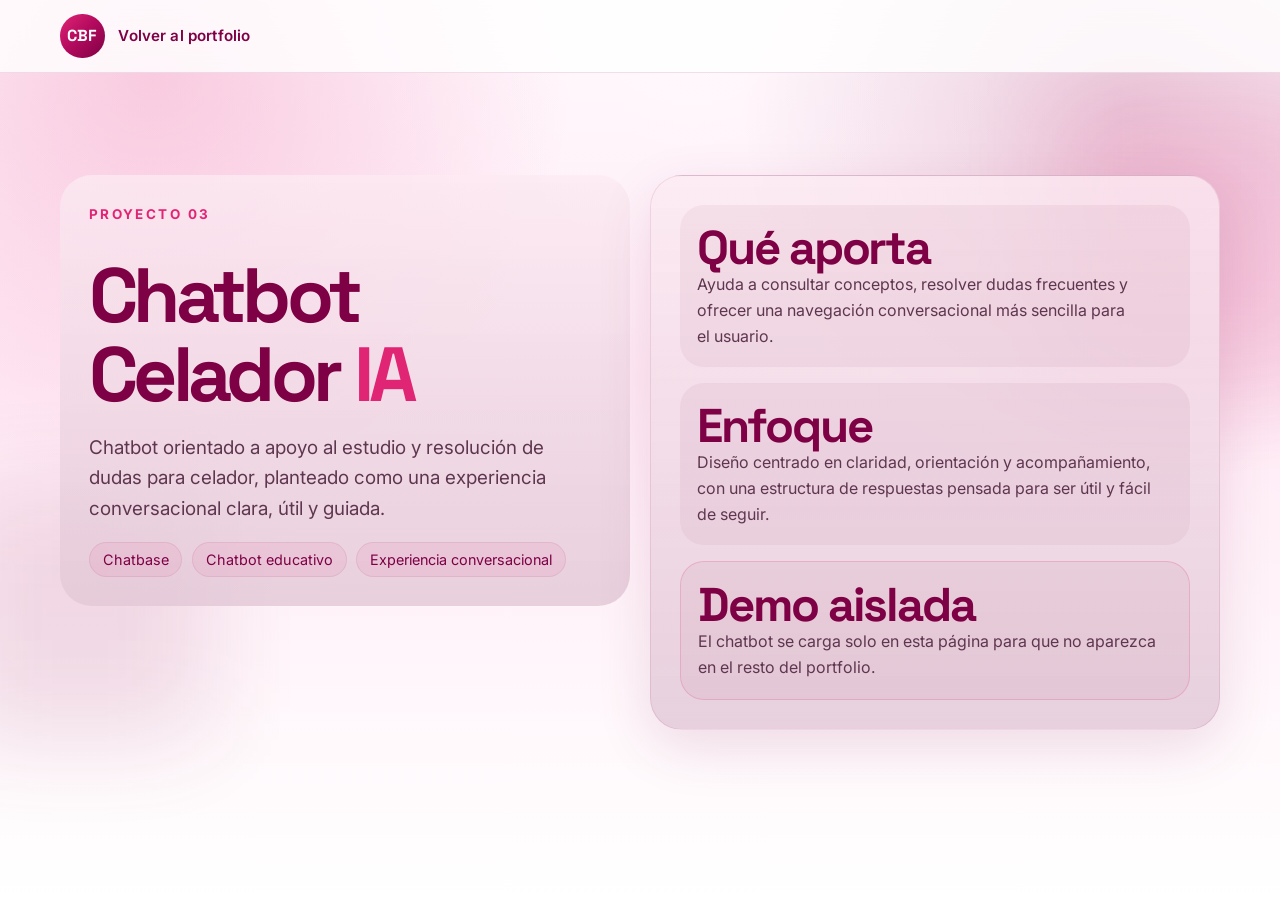
==== celador-ia.html @ 0d974a8b "portfolio" ====
<!DOCTYPE html>
<html lang="es">
  <head>
    <meta charset="UTF-8" />
    <meta name="viewport" content="width=device-width, initial-scale=1.0" />
    <title>Chatbot Celador IA | Cristina Boroc Fodor</title>
    <meta
      name="description"
      content="Proyecto Chatbot Celador IA de Cristina Boroc Fodor. Demo aislada con Chatbase para apoyo al estudio y resolución de dudas."
    />
    <link rel="preconnect" href="https://fonts.googleapis.com" />
    <link rel="preconnect" href="https://fonts.gstatic.com" crossorigin />
    <link
      href="https://fonts.googleapis.com/css2?family=Caveat:wght@600;700&family=Inter:wght@400;500;600;700&family=Space+Grotesk:wght@500;700&display=swap"
      rel="stylesheet"
    />
    <link rel="stylesheet" href="styles.css" />
  </head>
  <body class="project-page">
    <div class="page-glow page-glow-a"></div>
    <div class="page-glow page-glow-b"></div>

    <header class="site-header">
      <nav class="navbar container">
        <a class="brand" href="index.html#proyectos">
          <span class="brand-mark">CBF</span>
          <span class="brand-text">Volver al portfolio</span>
        </a>
      </nav>
    </header>

    <main class="section">
      <div class="container project-page-grid">
        <section class="project-page-hero reveal">
          <p class="eyebrow">PROYECTO 03</p>
          <h1>Chatbot Celador <span class="script-word">IA</span></h1>
          <p class="lead">
            Chatbot orientado a apoyo al estudio y resolución de dudas para celador,
            planteado como una experiencia conversacional clara, útil y guiada.
          </p>

          <div class="project-tags">
            <span>Chatbase</span>
            <span>Chatbot educativo</span>
            <span>Experiencia conversacional</span>
          </div>
        </section>

        <section class="project-page-panel reveal">
          <div class="project-page-stack">
            <article>
              <h2>Qué aporta</h2>
              <p>
                Ayuda a consultar conceptos, resolver dudas frecuentes y ofrecer una
                navegación conversacional más sencilla para el usuario.
              </p>
            </article>
            <article>
              <h2>Enfoque</h2>
              <p>
                Diseño centrado en claridad, orientación y acompañamiento, con una
                estructura de respuestas pensada para ser útil y fácil de seguir.
              </p>
            </article>
            <article class="demo-note">
              <h2>Demo aislada</h2>
              <p>
                El chatbot se carga solo en esta página para que no aparezca en el
                resto del portfolio.
              </p>
            </article>
          </div>
        </section>
      </div>
    </main>

    <script src="script.js"></script>
    <script src="celador.js"></script>
  </body>
</html>
---- styles.css ----
:root {
  --background: #FFF7FC;
  --background-soft: #FFEAF5;
  --surface: #FFFFFF;
  --surface-strong: #FFF1F8;
  --primary: #E12575;
  --primary-hover: #7E0145;
  --button-text: #FFFFFF;
  --button-text-soft: #FFB0E9;
  --accent-lilac: #F0D7FF;
  --accent-blue: #DDF6FF;
  --accent-warm: #FFB0E9;
  --text-primary: #7E0145;
  --text-secondary: #5F3650;
  --color-light: var(--button-text);
  --color-soft-pink: var(--primary);
  --color-lilac: var(--accent-lilac);
  --color-electric-blue: var(--primary-hover);
  --color-deep-blue: var(--background);
  --color-navy-dark: var(--text-primary);
  --gradient-1: linear-gradient(135deg, #FFFFFF 0%, #FFEAF5 45%, #F0D7FF 100%);
  --gradient-2: linear-gradient(135deg, #E12575 0%, #B30A5E 48%, #7E0145 100%);
  --gradient-3: linear-gradient(135deg, #7E0145 0%, #E12575 62%, #FFB0E9 100%);
  --gradient-4: linear-gradient(180deg, #FFF7FC 0%, #FFEAF5 50%, #FFFFFF 100%);
  --shadow-soft: 0 18px 55px rgba(126, 1, 69, 0.12);
  --shadow-strong: 0 28px 88px rgba(126, 1, 69, 0.22);
  --border-soft: 1px solid rgba(126, 1, 69, 0.1);
  --radius-xl: 32px;
  --radius-lg: 24px;
  --radius-md: 18px;
  --radius-sm: 12px;
  --container: min(1160px, calc(100vw - 2rem));
}

*,
*::before,
*::after {
  box-sizing: border-box;
}

html {
  scroll-behavior: smooth;
  scroll-padding-top: 6rem;
}

body {
  margin: 0;
  font-family: "Inter", sans-serif;
  background:
    radial-gradient(circle at 12% 8%, rgba(225, 37, 117, 0.2), transparent 30%),
    radial-gradient(circle at 88% 12%, rgba(126, 1, 69, 0.16), transparent 28%),
    radial-gradient(circle at 54% 0%, rgba(255, 255, 255, 0.32), transparent 32%),
    linear-gradient(180deg, var(--background) 0%, var(--background-soft) 42%, var(--surface) 100%);
  color: var(--text-primary);
  min-height: 100vh;
  overflow-x: hidden;
}

img,
video {
  display: block;
  max-width: 100%;
}

a {
  color: inherit;
  text-decoration: none;
}

button,
input,
summary {
  font: inherit;
}

button {
  cursor: pointer;
}

.container {
  width: var(--container);
  margin: 0 auto;
}

.narrow {
  max-width: 860px;
}

.section {
  position: relative;
  padding: clamp(4.5rem, 8vw, 7rem) 0;
}

.page-glow {
  position: fixed;
  inset: auto;
  z-index: -1;
  filter: blur(50px);
  opacity: 0.8;
  pointer-events: none;
}

.page-glow-a {
  width: 18rem;
  height: 18rem;
  top: 6rem;
  right: -4rem;
  background: rgba(225, 37, 117, 0.18);
}

.page-glow-b {
  width: 16rem;
  height: 16rem;
  bottom: 10rem;
  left: -3rem;
  background: rgba(126, 1, 69, 0.14);
}

.site-header {
  position: sticky;
  top: 0;
  z-index: 40;
  padding: 0.85rem 0;
  backdrop-filter: blur(18px);
  background: rgba(255, 255, 255, 0.82);
  border-bottom: 1px solid rgba(126, 1, 69, 0.12);
}

.navbar {
  position: relative;
  display: flex;
  align-items: center;
  justify-content: space-between;
  gap: 1rem;
}

.brand {
  display: inline-flex;
  align-items: center;
  gap: 0.85rem;
  min-width: 0;
}

.brand-mark {
  display: grid;
  place-items: center;
  width: 2.8rem;
  height: 2.8rem;
  border-radius: 50%;
  background: var(--gradient-2);
  color: var(--button-text);
  font-family: "Space Grotesk", sans-serif;
  font-weight: 700;
}

.brand-copy {
  display: grid;
  gap: 0.12rem;
  min-width: 0;
}

.brand-text {
  font-size: 0.95rem;
  font-weight: 600;
  letter-spacing: 0.01em;
  color: var(--text-primary);
}

.brand-subtitle {
  color: var(--primary);
  font-size: 0.72rem;
  font-weight: 700;
  letter-spacing: 0.08em;
  line-height: 1.1;
  text-transform: uppercase;
}

.nav-menu {
  display: flex;
  align-items: center;
  gap: 1.4rem;
}

.nav-menu a:not(.btn) {
  color: rgba(126, 1, 69, 0.72);
  transition: color 180ms ease, transform 180ms ease;
}

.nav-menu a:not(.btn):hover,
.nav-menu a:not(.btn):focus-visible {
  color: var(--primary);
  transform: translateY(-1px);
}

.nav-toggle {
  display: none;
  width: 3rem;
  height: 3rem;
  border-radius: 50%;
  border: var(--border-soft);
  background: rgba(255, 255, 255, 0.65);
  color: var(--text-primary);
  padding: 0;
}

.nav-toggle span {
  display: block;
  width: 1.1rem;
  height: 2px;
  margin: 0.25rem auto;
  background: currentColor;
  transition: transform 180ms ease, opacity 180ms ease;
}

.nav-toggle.is-open span:first-child {
  transform: translateY(6px) rotate(45deg);
}

.nav-toggle.is-open span:last-child {
  transform: translateY(-6px) rotate(-45deg);
}

.btn {
  display: inline-flex;
  align-items: center;
  justify-content: center;
  gap: 0.55rem;
  min-height: 3rem;
  padding: 0.85rem 1.2rem;
  border-radius: 999px;
  border: 1px solid transparent;
  font-weight: 600;
  transition:
    transform 180ms ease,
    box-shadow 180ms ease,
    border-color 180ms ease,
    background 180ms ease;
}

.btn:hover,
.btn:focus-visible {
  transform: translateY(-2px);
}

.btn-primary {
  background: var(--gradient-2);
  color: var(--button-text);
  box-shadow: 0 18px 36px rgba(126, 1, 69, 0.22);
}

.btn-secondary {
  border-color: rgba(126, 1, 69, 0.18);
  background: rgba(255, 255, 255, 0.72);
  color: var(--text-primary);
}

.eyebrow {
  margin: 0 0 0.75rem;
  color: var(--primary);
  font-size: 0.84rem;
  font-weight: 700;
  letter-spacing: 0.18em;
  text-transform: uppercase;
}

.eyebrow.soft {
  letter-spacing: 0.08em;
  text-transform: none;
}

h1,
h2,
h3 {
  margin: 0;
  font-family: "Space Grotesk", sans-serif;
  line-height: 1.04;
  text-wrap: balance;
}

h1 {
  font-size: clamp(3rem, 6vw, 5.6rem);
  max-width: 11ch;
  letter-spacing: -0.06em;
}

h2 {
  font-size: clamp(2rem, 3.7vw, 3.35rem);
  max-width: 16ch;
  letter-spacing: -0.045em;
}

h3 {
  font-size: clamp(1.3rem, 2vw, 1.6rem);
}

p {
  margin: 0;
  color: var(--text-secondary);
  line-height: 1.62;
  text-wrap: pretty;
}

.lead {
  max-width: 56ch;
  font-size: clamp(1.02rem, 1.5vw, 1.18rem);
}

.script-word {
  color: var(--primary);
  font-family: "Space Grotesk", sans-serif;
  font-size: 1em;
  font-weight: 700;
}

.accent-word {
  background: linear-gradient(90deg, var(--primary) 0%, var(--primary-hover) 62%, var(--text-primary) 100%);
  -webkit-background-clip: text;
  background-clip: text;
  color: transparent;
}

.section-head {
  display: grid;
  gap: 0.85rem;
  margin-bottom: clamp(2rem, 4vw, 3.2rem);
}

.section-head p {
  max-width: 58ch;
}

.hero {
  padding-top: clamp(4.25rem, 7vw, 6.5rem);
}

.hero-grid {
  display: grid;
  grid-template-columns: minmax(0, 1.08fr) minmax(300px, 0.72fr);
  align-items: center;
  gap: clamp(2rem, 5vw, 4.5rem);
}

.hero-copy {
  display: grid;
  gap: 1.25rem;
}

.hero-actions {
  display: flex;
  flex-wrap: wrap;
  gap: 0.85rem;
}

.chip-row {
  display: flex;
  flex-wrap: wrap;
  gap: 0.7rem;
}

.chip {
  padding: 0.62rem 0.9rem;
  border-radius: 999px;
  background: rgba(255, 255, 255, 0.68);
  border: 1px solid rgba(126, 1, 69, 0.12);
  color: var(--text-primary);
  font-size: 0.88rem;
}

.hero-visual {
  position: relative;
  width: min(100%, 420px);
  justify-self: end;
}

.hero-composition {
  position: relative;
  min-height: clamp(25rem, 38vw, 34rem);
}

.hero-card,
.floating-panel,
.approach-panel,
.signature-panel,
.profile-notes article,
.project-card,
.tool-cluster,
.timeline-card,
.credentials-panel,
.accordion-item,
.contact-shell,
.assistant-panel,
.project-page-panel {
  border: var(--border-soft);
  box-shadow: var(--shadow-soft);
}

.approach-panel,
.signature-panel,
.profile-notes article,
.project-card,
.timeline-card,
.credentials-panel,
.accordion-item,
.contact-shell,
.project-page-panel {
  background:
    linear-gradient(180deg, rgba(255, 255, 255, 0.92), rgba(255, 255, 255, 0.72)),
    var(--surface);
}

.hero-card-portrait {
  position: absolute;
  inset: 0;
  padding: 0.85rem;
  border-radius: calc(var(--radius-xl) + 0.3rem);
  background:
    linear-gradient(135deg, rgba(225, 37, 117, 0.22), rgba(126, 1, 69, 0.14)),
    rgba(255, 255, 255, 0.6);
}

.hero-portrait-frame {
  height: 100%;
  min-height: clamp(23rem, 36vw, 32rem);
  overflow: hidden;
  border-radius: 1.7rem;
  background:
    radial-gradient(circle at top, rgba(225, 37, 117, 0.16), transparent 35%),
    rgba(255, 255, 255, 0.86);
  border: 1px solid rgba(126, 1, 69, 0.12);
}

.hero-portrait-frame img {
  width: 100%;
  height: 100%;
  object-fit: cover;
  object-position: center top;
}

.hero-portrait-copy {
  position: absolute;
  left: 2rem;
  bottom: 2rem;
  max-width: 18rem;
  padding: 0.9rem 1rem;
  border-radius: 1.2rem;
  background: rgba(255, 255, 255, 0.78);
  backdrop-filter: blur(12px);
}

.screen-top {
  display: flex;
  align-items: center;
  justify-content: space-between;
  margin-bottom: 0.85rem;
}

.status-pill {
  display: inline-flex;
  align-items: center;
  min-height: 2rem;
  padding: 0.35rem 0.8rem;
  border-radius: 999px;
  background: rgba(126, 1, 69, 0.14);
  color: var(--text-primary);
  font-size: 0.82rem;
}

.floating-panel {
  position: absolute;
  padding: 1rem;
  border-radius: var(--radius-lg);
  background: rgba(255, 255, 255, 0.78);
  backdrop-filter: blur(12px);
}

.panel-insight {
  right: -1rem;
  top: 1.25rem;
  width: 15rem;
}

.panel-metrics {
  right: -1rem;
  left: auto;
  bottom: 1.25rem;
  width: 15rem;
}

.panel-profile {
  right: 0;
  top: 11rem;
  width: 15.5rem;
}

.panel-label,
.note-kicker,
.contact-label,
.assistant-title {
  display: block;
  margin-bottom: 0.55rem;
  color: var(--color-soft-pink);
  font-size: 0.8rem;
  font-weight: 700;
  letter-spacing: 0.08em;
  text-transform: uppercase;
}

.mini-bars {
  display: flex;
  gap: 0.45rem;
  margin-top: 0.85rem;
}

.mini-bars span {
  flex: 1;
  border-radius: 999px;
  background: var(--gradient-2);
}

.mini-bars span:nth-child(1) {
  height: 0.45rem;
}

.mini-bars span:nth-child(2) {
  height: 0.75rem;
}

.mini-bars span:nth-child(3) {
  height: 1rem;
}

.metric-list {
  display: grid;
  gap: 0.6rem;
  padding: 0;
  margin: 0;
  list-style: none;
}

.metric-list li {
  display: flex;
  align-items: center;
  gap: 0.65rem;
  font-size: 0.92rem;
}

.metric-list span {
  width: 0.6rem;
  height: 0.6rem;
  border-radius: 50%;
  background: var(--gradient-1);
}

.approach-layout {
  display: grid;
  grid-template-columns: 1.1fr 0.9fr 1fr;
  gap: 1.1rem;
}

.approach-panel {
  min-height: 13rem;
  padding: 1.55rem;
  border-radius: var(--radius-xl);
  display: grid;
  gap: 0.9rem;
  align-content: start;
}

.approach-panel-main {
  grid-row: span 2;
  background: var(--gradient-3);
  color: var(--button-text);
}

.approach-panel-main p,
.approach-panel-main .approach-index {
  color: var(--button-text-soft);
}

.approach-panel-wide {
  grid-column: 2 / 4;
  min-height: 12rem;
  background:
    linear-gradient(135deg, rgba(225, 37, 117, 0.09), rgba(255, 255, 255, 0.2)),
    var(--surface);
}

.approach-index,
.project-number,
.timeline-step {
  color: rgba(225, 37, 117, 0.85);
  font-size: 0.84rem;
  font-weight: 700;
  letter-spacing: 0.12em;
}

.profile-grid {
  display: grid;
  grid-template-columns: 1.05fr 0.95fr;
  gap: clamp(1.5rem, 4vw, 3rem);
  align-items: start;
}

.profile-copy {
  display: grid;
  gap: 1rem;
}

.profile-side {
  display: grid;
  gap: 1rem;
}

.signature-panel {
  padding: 1.7rem;
  border-radius: var(--radius-xl);
  background:
    linear-gradient(135deg, rgba(126, 1, 69, 0.96), rgba(225, 37, 117, 0.86));
  color: var(--button-text);
}

.signature-panel h3 {
  margin-bottom: 0.9rem;
}

.signature-panel p,
.signature-panel .eyebrow {
  color: var(--button-text-soft);
}

.profile-notes {
  display: grid;
  gap: 1rem;
}

.profile-notes article {
  padding: 1.25rem;
  border-radius: var(--radius-lg);
}

.projects-flow {
  display: grid;
  gap: 1.6rem;
}

.project-card {
  display: grid;
  grid-template-columns: 0.95fr 1.05fr;
  gap: clamp(1.25rem, 3vw, 2rem);
  padding: clamp(1.25rem, 2.6vw, 2rem);
  border-radius: calc(var(--radius-xl) + 0.25rem);
  background:
    linear-gradient(135deg, rgba(255, 255, 255, 0.96), rgba(255, 255, 255, 0.82)),
    var(--surface);
  align-items: center;
}

.project-card-reverse {
  grid-template-columns: 1.05fr 0.95fr;
}

.project-card-reverse .project-copy {
  order: 2;
}

.project-card-reverse .project-visual {
  order: 1;
}

.project-copy,
.project-visual {
  min-width: 0;
}

.project-copy {
  display: grid;
  align-content: center;
  gap: 0.95rem;
}

.project-tags {
  display: flex;
  flex-wrap: wrap;
  gap: 0.6rem;
}

.project-tags span,
.tool-cloud span {
  display: inline-flex;
  align-items: center;
  min-height: 2.2rem;
  padding: 0.45rem 0.8rem;
  border-radius: 999px;
  background: rgba(225, 37, 117, 0.07);
  border: 1px solid rgba(126, 1, 69, 0.08);
  font-size: 0.9rem;
  color: var(--text-primary);
}

.project-visual {
  display: grid;
  place-items: center;
}

.screen-card,
.video-frame,
.notebook-card,
.assistant-mock {
  width: 100%;
  border-radius: var(--radius-lg);
  background: rgba(255, 255, 255, 0.9);
  border: 1px solid rgba(126, 1, 69, 0.1);
  overflow: hidden;
  box-shadow: inset 0 1px 0 rgba(255, 255, 255, 0.7);
}

.screen-card {
  padding: 1rem;
}

.screen-top span {
  width: 0.7rem;
  height: 0.7rem;
  border-radius: 50%;
  background: rgba(126, 1, 69, 0.3);
}

.screen-top {
  justify-content: flex-start;
  gap: 0.45rem;
}

.screen-body {
  display: grid;
  gap: 0.85rem;
}

.bubble {
  max-width: 85%;
  padding: 0.85rem 1rem;
  border-radius: 1rem;
  font-size: 0.95rem;
}

.bubble.assistant {
  background: rgba(225, 37, 117, 0.1);
}

.bubble.user {
  justify-self: end;
  background: rgba(126, 1, 69, 0.1);
}

.trend-list {
  display: flex;
  flex-wrap: wrap;
  gap: 0.55rem;
}

.trend-list span {
  padding: 0.5rem 0.7rem;
  border-radius: 999px;
  background: rgba(225, 37, 117, 0.08);
  font-size: 0.84rem;
}

.video-frame video {
  width: 100%;
  aspect-ratio: 16 / 10;
  object-fit: contain;
  background:
    radial-gradient(circle at 50% 18%, rgba(225, 37, 117, 0.18), transparent 35%),
    var(--text-primary);
}

.notebook-card {
  padding: 1.2rem;
}

.notebook-header {
  display: grid;
  gap: 0.7rem;
}

.notebook-lines {
  display: grid;
  gap: 0.8rem;
  margin-top: 1rem;
}

.notebook-lines span {
  height: 0.8rem;
  border-radius: 999px;
  background: rgba(126, 1, 69, 0.1);
}

.notebook-lines .line-accent {
  background: var(--gradient-2);
}

.assistant-mock {
  padding: 1.1rem;
}

.assistant-head {
  display: flex;
  align-items: center;
  gap: 0.85rem;
  margin-bottom: 1rem;
}

.assistant-head p {
  font-size: 0.85rem;
}

.assistant-avatar,
.cluster-icon {
  display: grid;
  place-items: center;
  width: 2.6rem;
  height: 2.6rem;
  border-radius: 50%;
  background: var(--gradient-1);
  color: var(--color-navy-dark);
  font-family: "Space Grotesk", sans-serif;
  font-weight: 700;
}

.assistant-thread {
  display: grid;
  gap: 0.8rem;
}

.tools-layout {
  display: grid;
  grid-template-columns: repeat(3, minmax(0, 1fr));
  gap: 1rem;
}

.tools-showcase {
  display: grid;
  grid-template-columns: 0.9fr 1.1fr;
  gap: 1rem;
  align-items: start;
}

.tool-cluster {
  padding: 1.4rem;
  border-radius: var(--radius-xl);
  background:
    linear-gradient(180deg, rgba(225, 37, 117, 0.08), rgba(255, 255, 255, 0.28)),
    rgba(255, 255, 255, 0.75);
}

.tool-cluster-head {
  display: flex;
  align-items: center;
  gap: 0.9rem;
  margin-bottom: 1.2rem;
}

.tool-cloud {
  display: flex;
  flex-wrap: wrap;
  gap: 0.65rem;
}

.tools-feature {
  padding: 1.5rem;
  border-radius: calc(var(--radius-xl) + 0.2rem);
  background:
    linear-gradient(180deg, rgba(225, 37, 117, 0.12), rgba(126, 1, 69, 0.2)),
    rgba(255, 255, 255, 0.78);
}

.tools-feature .tool-cluster-head {
  align-items: flex-start;
}

.tools-feature .tool-cluster-head p {
  margin-top: 0.55rem;
}

.tool-lanes {
  display: grid;
  gap: 0.9rem;
  margin-top: 1.4rem;
}

.tool-lane {
  padding: 1rem;
  border-radius: var(--radius-lg);
  background: rgba(126, 1, 69, 0.06);
  border: 1px solid rgba(126, 1, 69, 0.08);
}

.lane-label {
  display: inline-flex;
  margin-bottom: 0.7rem;
  color: var(--color-soft-pink);
  font-size: 0.8rem;
  font-weight: 700;
  letter-spacing: 0.08em;
  text-transform: uppercase;
}

.tool-lane-items {
  display: flex;
  flex-wrap: wrap;
  gap: 0.55rem;
}

.tool-lane-items span {
  padding: 0.45rem 0.75rem;
  border-radius: 999px;
  background: rgba(126, 1, 69, 0.16);
  border: 1px solid rgba(126, 1, 69, 0.08);
  font-size: 0.88rem;
}

.tools-grid {
  display: grid;
  grid-template-columns: repeat(2, minmax(0, 1fr));
  gap: 0.9rem;
}

.tool-tile {
  padding: 1rem;
  border-radius: var(--radius-lg);
  background:
    linear-gradient(180deg, rgba(225, 37, 117, 0.06), rgba(255, 255, 255, 0.18)),
    rgba(255, 255, 255, 0.78);
  border: 1px solid rgba(126, 1, 69, 0.08);
  box-shadow: var(--shadow-soft);
  transition: transform 220ms ease, border-color 220ms ease, background 220ms ease;
}

.tool-tile:hover,
.tool-tile:focus-within {
  transform: translateY(-4px);
  border-color: rgba(225, 37, 117, 0.2);
  background:
    linear-gradient(180deg, rgba(225, 37, 117, 0.12), rgba(126, 1, 69, 0.26)),
    rgba(255, 255, 255, 0.9);
}

.tool-tile strong {
  display: block;
  margin: 0.9rem 0 0.4rem;
  font-family: "Space Grotesk", sans-serif;
  font-size: 1.02rem;
}

.tool-tile p {
  font-size: 0.92rem;
}

.tool-logo {
  display: inline-grid;
  place-items: center;
  width: 3rem;
  height: 3rem;
  border-radius: 0.95rem;
  font-family: "Space Grotesk", sans-serif;
  font-size: 0.95rem;
  font-weight: 700;
  color: var(--color-navy-dark);
}

.tone-openai,
.tone-claude,
.tone-chatbot {
  background: linear-gradient(180deg, #FFFFFF 0%, #E12575 100%);
}

.tone-gemini,
.tone-web {
  background: linear-gradient(180deg, #E12575 0%, #FFFFFF 100%);
}

.tone-copilot,
.tone-notion,
.tone-digital {
  background: linear-gradient(180deg, #FFFFFF 0%, #7E0145 100%);
  color: var(--color-light);
}

.tone-make,
.tone-google {
  background: linear-gradient(180deg, #7E0145 0%, #FFFFFF 100%);
  color: var(--color-light);
}

.tone-metricool,
.tone-microsoft {
  background: linear-gradient(180deg, #FFFFFF 0%, #7E0145 100%);
  color: var(--color-light);
}

#herramientas {
  margin: 2rem 0;
  background:
    radial-gradient(circle at 12% 8%, rgba(225, 37, 117, 0.18), transparent 30%),
    radial-gradient(circle at 88% 12%, rgba(126, 1, 69, 0.12), transparent 28%),
    radial-gradient(circle at 54% 0%, rgba(255, 176, 233, 0.35), transparent 32%),
    linear-gradient(180deg, var(--background) 0%, var(--background-soft) 42%, var(--surface) 100%);
  overflow: hidden;
}

#herramientas .container {
  padding: 0.5rem 0 1rem;
}

.tools-head {
  max-width: 920px;
  margin-bottom: 2rem;
}

.tools-head .eyebrow {
  color: var(--primary);
}

.tools-head h2 {
  max-width: 18ch;
  color: var(--text-primary);
  font-size: clamp(2.6rem, 5.6vw, 5.4rem);
  letter-spacing: -0.05em;
}

.tools-grid-visual {
  grid-template-columns: repeat(5, minmax(0, 1fr));
  gap: 1.5rem;
  align-items: stretch;
}

.tools-grid-visual .tool-tile {
  min-height: 8.7rem;
  padding: 1.35rem 1rem;
  display: grid;
  place-items: center;
  align-content: center;
  gap: 1rem;
  text-align: center;
  border: 1px solid rgba(126, 1, 69, 0.12);
  background:
    linear-gradient(180deg, rgba(255, 255, 255, 0.96), rgba(255, 255, 255, 0.76)),
    var(--surface);
  box-shadow: var(--shadow-soft);
  backdrop-filter: blur(12px);
}

.tools-grid-visual .tool-tile:hover,
.tools-grid-visual .tool-tile:focus-within {
  border-color: rgba(225, 37, 117, 0.28);
  background:
    linear-gradient(180deg, rgba(255, 255, 255, 1), rgba(255, 255, 255, 0.88)),
    var(--surface);
}

.tools-grid-visual .tool-tile strong {
  margin: 0;
  color: var(--text-primary);
  font-size: clamp(0.95rem, 1.4vw, 1.15rem);
  line-height: 1.18;
}

.tools-grid-visual .tool-logo {
  width: 3.65rem;
  height: 3.65rem;
  border-radius: 1.15rem;
  border: 1px solid rgba(255, 255, 255, 0.24);
  background: linear-gradient(135deg, rgba(225, 37, 117, 0.72), rgba(126, 1, 69, 0.78));
  color: var(--surface);
  font-size: 0.88rem;
}

.tools-grid-visual .tool-logo svg {
  width: 1.8rem;
  height: 1.8rem;
  fill: currentColor;
}

.tools-grid-visual .tone-gemini,
.tools-grid-visual .tone-copilot {
  background: linear-gradient(135deg, rgba(255, 255, 255, 0.42), rgba(225, 37, 117, 0.58));
}

.timeline-grid {
  display: grid;
  grid-template-columns: repeat(3, minmax(0, 1fr));
  gap: 1rem;
}

.credentials-grid {
  display: grid;
  grid-template-columns: 1.15fr 0.95fr 0.95fr;
  align-items: stretch;
  gap: 1rem;
}

.credentials-panel {
  min-width: 0;
  padding: 1.35rem;
  border-radius: var(--radius-xl);
  display: grid;
  align-content: start;
  gap: 1rem;
}

.credentials-panel .eyebrow {
  margin-bottom: 0;
}

.credentials-panel h3 {
  font-size: clamp(1.25rem, 1.6vw, 1.55rem);
}

.credentials-panel .accordion-list {
  gap: 0.65rem;
}

.credentials-panel .accordion-item summary {
  padding: 0.9rem 2.8rem 0.9rem 1rem;
  font-size: 0.92rem;
}

.credentials-panel .accordion-item p {
  padding: 0 1rem 1rem;
  font-size: 0.9rem;
}

.credentials-panel-timeline .timeline-grid {
  grid-template-columns: 1fr;
}

.timeline-card {
  padding: 1.4rem;
  border-radius: var(--radius-xl);
  background:
    linear-gradient(180deg, rgba(255, 255, 255, 0.16), rgba(126, 1, 69, 0.18)),
    rgba(255, 255, 255, 0.72);
  display: grid;
  gap: 0.9rem;
}

.accordion-list {
  display: grid;
  gap: 0.8rem;
}

.accordion-item {
  border-radius: var(--radius-md);
  background: rgba(126, 1, 69, 0.05);
  overflow: hidden;
}

.accordion-item summary {
  list-style: none;
  position: relative;
  padding: 1.15rem 3.6rem 1.15rem 1.2rem;
  font-weight: 600;
}

.accordion-item summary::-webkit-details-marker {
  display: none;
}

.accordion-item summary::after {
  content: "+";
  position: absolute;
  right: 1.2rem;
  top: 50%;
  transform: translateY(-50%);
  color: var(--color-soft-pink);
  font-size: 1.4rem;
}

.accordion-item[open] summary::after {
  content: "−";
}

.accordion-item p {
  padding: 0 1.2rem 1.15rem;
}

.contact-section {
  padding-bottom: 8rem;
}

.contact-shell {
  display: grid;
  grid-template-columns: 1.15fr 0.85fr;
  gap: 1rem;
  padding: 1.4rem;
  border-radius: calc(var(--radius-xl) + 0.2rem);
  background:
    linear-gradient(180deg, rgba(225, 37, 117, 0.12), rgba(126, 1, 69, 0.2)),
    rgba(255, 255, 255, 0.82);
}

.contact-copy {
  display: grid;
  gap: 1rem;
}

.contact-card {
  padding: 1.5rem;
  border-radius: var(--radius-xl);
  background: rgba(126, 1, 69, 0.08);
  display: grid;
  gap: 1rem;
}

.contact-mail {
  display: inline-flex;
  align-items: center;
  font-size: clamp(1.1rem, 2vw, 1.5rem);
  font-weight: 700;
  color: var(--color-soft-pink);
  word-break: break-word;
}

.assistant-widget {
  position: fixed !important;
  right: 1.15rem;
  bottom: 1.15rem;
  left: auto;
  top: auto;
  z-index: 100;
  display: flex;
  align-items: flex-end;
  justify-content: flex-end;
  transform: none !important;
  will-change: auto;
}

.assistant-trigger {
  display: inline-flex;
  align-items: center;
  gap: 0.65rem;
  min-height: 3.35rem;
  max-width: min(82vw, 17rem);
  padding: 0.75rem 1rem;
  border: none;
  border-radius: 999px;
  background: var(--gradient-2);
  color: var(--button-text);
  font-family: "Space Grotesk", sans-serif;
  font-weight: 700;
  box-shadow: var(--shadow-soft);
}

.assistant-trigger svg {
  width: 1.45rem;
  height: 1.45rem;
  flex: 0 0 auto;
  fill: currentColor;
}

.assistant-trigger span {
  line-height: 1.1;
  text-align: left;
}

.assistant-widget:not(.is-collapsed) .assistant-trigger {
  display: none;
}

.assistant-panel {
  width: min(360px, calc(100vw - 2.3rem));
  max-height: min(540px, calc(100dvh - 2.3rem));
  border-radius: 1.45rem;
  background: rgba(255, 255, 255, 0.96);
  backdrop-filter: blur(18px);
  display: grid;
  grid-template-rows: auto 1fr;
  overflow: hidden;
  transition:
    opacity 220ms ease,
    visibility 220ms ease;
}

.assistant-widget.is-collapsed .assistant-panel {
  opacity: 0;
  visibility: hidden;
  transform: none;
  pointer-events: none;
}

.assistant-panel-header {
  display: flex;
  align-items: center;
  justify-content: space-between;
  gap: 0.75rem;
  padding: 1rem 1rem 0.85rem;
  border-bottom: 1px solid rgba(126, 1, 69, 0.08);
}

.assistant-panel-header span {
  color: rgba(126, 1, 69, 0.72);
  font-size: 0.84rem;
}

.assistant-minimize {
  width: 2.2rem;
  height: 2.2rem;
  border-radius: 50%;
  border: 1px solid rgba(126, 1, 69, 0.1);
  background: rgba(126, 1, 69, 0.06);
  color: var(--text-primary);
}

.assistant-panel-body {
  display: grid;
  grid-template-rows: 1fr auto auto;
  min-height: 0;
}

.assistant-messages {
  display: grid;
  gap: 0.75rem;
  min-height: 0;
  padding: 1rem;
  overflow: auto;
}

.assistant-message {
  padding: 0.85rem 0.95rem;
  border-radius: 1rem;
  max-width: 90%;
  font-size: 0.95rem;
  white-space: pre-line;
}

.assistant-message.bot {
  background: rgba(225, 37, 117, 0.09);
}

.assistant-message.user {
  justify-self: end;
  background: var(--gradient-2);
  color: var(--button-text);
}

.assistant-suggestions {
  display: flex;
  flex-wrap: wrap;
  gap: 0.5rem;
  padding: 0 1rem 1rem;
}

.assistant-suggestions button {
  padding: 0.55rem 0.75rem;
  border-radius: 999px;
  border: 1px solid rgba(126, 1, 69, 0.08);
  background: rgba(225, 37, 117, 0.06);
  color: var(--text-primary);
  font-size: 0.84rem;
}

.assistant-form {
  display: grid;
  grid-template-columns: 1fr auto;
  gap: 0.6rem;
  padding: 0 1rem 1rem;
}

.assistant-form input {
  min-width: 0;
  padding: 0.85rem 1rem;
  border: 1px solid rgba(126, 1, 69, 0.1);
  border-radius: 999px;
  background: rgba(126, 1, 69, 0.04);
  color: var(--text-primary);
}

.assistant-form input::placeholder {
  color: rgba(126, 1, 69, 0.46);
}

.assistant-form button {
  border: none;
  border-radius: 999px;
  padding: 0.85rem 1rem;
  background: var(--gradient-2);
  color: var(--button-text);
  font-weight: 700;
}

.project-page {
  min-height: 100vh;
}

.project-page-grid {
  display: grid;
  grid-template-columns: 1fr 1fr;
  gap: 1.25rem;
  align-items: start;
}

.project-page-hero,
.project-page-panel {
  padding: 1.8rem;
  border-radius: var(--radius-xl);
  background:
    linear-gradient(180deg, rgba(225, 37, 117, 0.08), rgba(126, 1, 69, 0.18)),
    rgba(255, 255, 255, 0.78);
}

.project-page-hero {
  display: grid;
  gap: 1.1rem;
}

.project-page-stack {
  display: grid;
  gap: 1rem;
}

.project-page-stack article {
  padding: 1.1rem;
  border-radius: var(--radius-lg);
  background: rgba(126, 1, 69, 0.05);
}

.demo-note {
  border: 1px solid rgba(225, 37, 117, 0.18);
}

.itslava-grid {
  display: grid;
  grid-template-columns: 0.92fr 1.08fr;
  gap: 1.2rem;
  align-items: start;
}

.itslava-overview,
.itslava-demo {
  padding: 1.6rem;
  border-radius: calc(var(--radius-xl) + 0.2rem);
  background:
    linear-gradient(180deg, rgba(225, 37, 117, 0.08), rgba(126, 1, 69, 0.18)),
    rgba(255, 255, 255, 0.78);
  border: var(--border-soft);
  box-shadow: var(--shadow-soft);
}

.itslava-overview {
  display: grid;
  gap: 1.1rem;
}

.itslava-note-grid {
  display: grid;
  gap: 0.9rem;
}

.itslava-note-grid article {
  padding: 1rem;
  border-radius: var(--radius-lg);
  background: rgba(126, 1, 69, 0.05);
  border: 1px solid rgba(126, 1, 69, 0.08);
}

.itslava-note-grid strong {
  display: block;
  margin-bottom: 0.35rem;
  font-family: "Space Grotesk", sans-serif;
}

.itslava-assistant-shell {
  display: grid;
  grid-template-rows: auto 1fr auto auto;
  min-height: 42rem;
  border-radius: var(--radius-xl);
  border: 1px solid rgba(126, 1, 69, 0.1);
  background: rgba(255, 255, 255, 0.88);
  overflow: hidden;
}

.itslava-assistant-head {
  display: flex;
  align-items: center;
  justify-content: space-between;
  gap: 1rem;
  padding: 1rem;
  border-bottom: 1px solid rgba(126, 1, 69, 0.08);
}

.itslava-messages {
  min-height: 20rem;
}

.itslava-suggestions,
.itslava-form {
  padding-left: 1rem;
  padding-right: 1rem;
}

.reveal {
  opacity: 0;
  transform: translateY(28px);
  transition:
    opacity 720ms ease,
    transform 720ms ease;
  transition-delay: var(--delay, 0ms);
}

.reveal.is-visible {
  opacity: 1;
  transform: translateY(0);
}

.project-image-card{
  max-width: 50%;
}

@media (prefers-reduced-motion: reduce) {
  html {
    scroll-behavior: auto;
  }

  *,
  *::before,
  *::after {
    animation: none !important;
    transition: none !important;
  }

  .reveal {
    opacity: 1;
    transform: none;
  }
}

@media (max-width: 1080px) {
  .hero-grid,
  .profile-grid,
  .contact-shell,
  .project-page-grid {
    grid-template-columns: 1fr;
  }

  .approach-layout,
  .tools-layout,
  .timeline-grid {
    grid-template-columns: 1fr 1fr;
  }

  .tools-showcase,
  .itslava-grid {
    grid-template-columns: 1fr;
  }

  .approach-panel-main,
  .approach-panel-wide {
    grid-column: auto;
    grid-row: auto;
  }

  .project-card,
  .project-card-reverse {
    grid-template-columns: 1fr;
  }

  .project-card-reverse .project-copy,
  .project-card-reverse .project-visual {
    order: initial;
  }
}

@media (max-width: 760px) {
  .section {
    padding: 4.5rem 0;
  }

  .site-header {
    padding: 0.7rem 0;
  }

  .navbar {
    align-items: center;
    gap: 0.75rem;
  }

  .brand {
    gap: 0.65rem;
    max-width: calc(100vw - 5.4rem);
  }

  .brand-mark {
    width: 2.45rem;
    height: 2.45rem;
    font-size: 0.86rem;
  }

  .brand-text {
    font-size: 0.9rem;
  }

  .brand-subtitle {
    max-width: none;
    font-size: 0.58rem;
    letter-spacing: 0.12em;
    white-space: normal;
  }

  .nav-toggle {
    display: inline-grid;
    place-items: center;
    width: 2.8rem;
    height: 2.8rem;
    flex: 0 0 auto;
    border-color: rgba(126, 1, 69, 0.16);
    background: rgba(255, 255, 255, 0.72);
  }

  .nav-menu {
    position: absolute;
    top: calc(100% + 0.85rem);
    left: 0;
    right: 0;
    display: grid;
    gap: 0.35rem;
    padding: 0.65rem;
    border-radius: 1.4rem;
    background: rgba(255, 255, 255, 0.96);
    border: var(--border-soft);
    box-shadow: var(--shadow-soft);
    opacity: 0;
    visibility: hidden;
    transform: translateY(-8px);
    transition:
      opacity 180ms ease,
      transform 180ms ease,
      visibility 180ms ease;
  }

  .nav-menu a {
    border-radius: 1rem;
    padding: 0.85rem 1rem;
  }

  .nav-menu a:not(.btn) {
    background: rgba(126, 1, 69, 0.04);
  }

  .nav-menu.is-open {
    opacity: 1;
    visibility: visible;
    transform: translateY(0);
  }

  .nav-cta {
    width: 100%;
  }

  h1 {
    max-width: 12ch;
  }

  .hero-composition {
    min-height: auto;
  }

  .hero-card-portrait {
    position: relative;
    inset: auto;
    width: 100%;
  }

  .hero-portrait-frame {
    min-height: 24rem;
  }

  .hero-portrait-copy {
    position: static;
    margin-top: 0.85rem;
    max-width: none;
  }

  .floating-panel {
    position: relative;
    inset: auto;
    width: 100%;
    margin-top: 0.85rem;
  }

  .approach-layout,
  .tools-layout,
  .timeline-grid,
  .tools-grid {
    grid-template-columns: 1fr;
  }

  .itslava-assistant-head {
    align-items: flex-start;
    flex-direction: column;
  }

  .assistant-widget {
    right: 0.85rem;
    bottom: 0.85rem;
    left: auto;
    top: auto;
    transform: none !important;
  }

  .assistant-panel {
    width: min(360px, calc(100vw - 1.7rem));
    max-height: min(70dvh, 520px);
  }
}

@media (max-width: 1080px) {
  .tools-grid-visual {
    grid-template-columns: none;
    grid-auto-columns: minmax(12.25rem, 14rem);
  }

  .credentials-grid {
    grid-template-columns: 1fr;
  }

  .credentials-panel-timeline .timeline-grid {
    grid-template-columns: repeat(3, minmax(0, 1fr));
  }
}

@media (max-width: 760px) {
  .tools-head h2 {
    max-width: 11ch;
    font-size: clamp(2.4rem, 12vw, 4rem);
  }

  .tools-grid-visual {
    grid-template-columns: none;
    grid-auto-columns: minmax(11.5rem, 12.5rem);
    gap: 0.9rem;
  }

  .tools-grid-visual .tool-tile {
    min-height: 8rem;
    padding: 1rem 0.7rem;
  }

  .tools-grid-visual .tool-logo {
    width: 3.15rem;
    height: 3.15rem;
  }

  .hero-visual {
    width: min(100%, 360px);
    justify-self: center;
  }

  .credentials-panel-timeline .timeline-grid {
    grid-template-columns: 1fr;
  }
}

@media (max-width: 480px) {
  .tools-grid-visual {
    grid-template-columns: none;
    grid-auto-columns: minmax(10.5rem, 11.5rem);
  }

  .assistant-trigger {
    max-width: calc(100vw - 1.7rem);
  }

  .assistant-panel {
    width: calc(100vw - 1.7rem);
  }
}
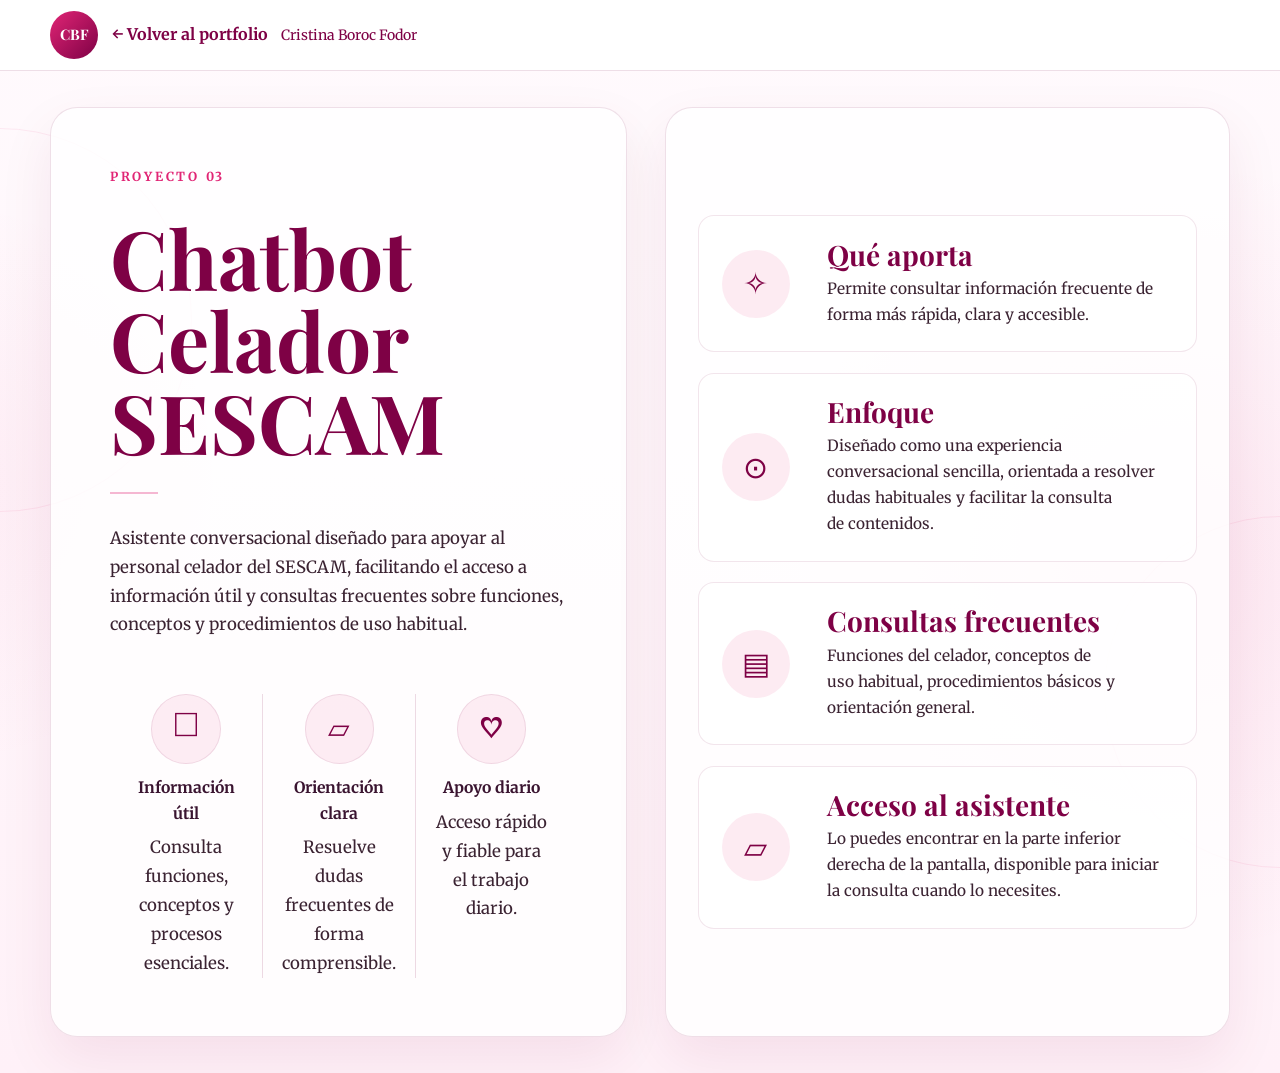
==== commit be953024: "nueva version" ====
--- a/celador-ia.html
+++ b/celador-ia.html
@@ -11,63 +11,78 @@
     <link rel="preconnect" href="https://fonts.googleapis.com" />
     <link rel="preconnect" href="https://fonts.gstatic.com" crossorigin />
     <link
-      href="https://fonts.googleapis.com/css2?family=Caveat:wght@600;700&family=Inter:wght@400;500;600;700&family=Space+Grotesk:wght@500;700&display=swap"
+      href="https://fonts.googleapis.com/css2?family=Merriweather:wght@300;400;700;900&family=Playfair+Display:wght@500;600;700&display=swap"
       rel="stylesheet"
     />
     <link rel="stylesheet" href="styles.css" />
   </head>
-  <body class="project-page">
-    <div class="page-glow page-glow-a"></div>
-    <div class="page-glow page-glow-b"></div>
-
+  <body class="project-page celador-page">
     <header class="site-header">
       <nav class="navbar container">
         <a class="brand" href="index.html#proyectos">
           <span class="brand-mark">CBF</span>
-          <span class="brand-text">Volver al portfolio</span>
+          <strong>← Volver al portfolio</strong>
+          <span>Cristina Boroc Fodor</span>
         </a>
       </nav>
     </header>
 
-    <main class="section">
-      <div class="container project-page-grid">
-        <section class="project-page-hero reveal">
-          <p class="eyebrow">PROYECTO 03</p>
-          <h1>Chatbot Celador <span class="script-word">IA</span></h1>
-          <p class="lead">
-            Chatbot orientado a apoyo al estudio y resolución de dudas para celador,
-            planteado como una experiencia conversacional clara, útil y guiada.
-          </p>
+    <main class="celador-main">
+      <div class="container celador-grid">
+        <section class="celador-hero reveal">
+          <p class="eyebrow">Proyecto 03</p>
+          <h1>Chatbot Celador SESCAM</h1>
+          <span class="celador-title-line" aria-hidden="true"></span>
+          <p>Asistente conversacional diseñado para apoyar al personal celador del SESCAM, facilitando el acceso a información útil y consultas frecuentes sobre funciones, conceptos y procedimientos de uso habitual.</p>
 
-          <div class="project-tags">
-            <span>Chatbase</span>
-            <span>Chatbot educativo</span>
-            <span>Experiencia conversacional</span>
+          <div class="celador-benefits">
+            <article>
+              <i aria-hidden="true">□</i>
+              <strong>Información útil</strong>
+              <p>Consulta funciones, conceptos y procesos esenciales.</p>
+            </article>
+            <article>
+              <i aria-hidden="true">▱</i>
+              <strong>Orientación clara</strong>
+              <p>Resuelve dudas frecuentes de forma comprensible.</p>
+            </article>
+            <article>
+              <i aria-hidden="true">♡</i>
+              <strong>Apoyo diario</strong>
+              <p>Acceso rápido y fiable para el trabajo diario.</p>
+            </article>
           </div>
         </section>
 
-        <section class="project-page-panel reveal">
-          <div class="project-page-stack">
+        <section class="celador-panel reveal">
+          <div class="celador-card-list">
             <article>
-              <h2>Qué aporta</h2>
-              <p>
-                Ayuda a consultar conceptos, resolver dudas frecuentes y ofrecer una
-                navegación conversacional más sencilla para el usuario.
-              </p>
+              <i aria-hidden="true">✧</i>
+              <div>
+                <h2>Qué aporta</h2>
+                <p>Permite consultar información frecuente de forma más rápida, clara y accesible.</p>
+              </div>
             </article>
             <article>
-              <h2>Enfoque</h2>
-              <p>
-                Diseño centrado en claridad, orientación y acompañamiento, con una
-                estructura de respuestas pensada para ser útil y fácil de seguir.
-              </p>
+              <i aria-hidden="true">⊙</i>
+              <div>
+                <h2>Enfoque</h2>
+                <p>Diseñado como una experiencia conversacional sencilla, orientada a resolver dudas habituales y facilitar la consulta de contenidos.</p>
+              </div>
             </article>
-            <article class="demo-note">
-              <h2>Demo aislada</h2>
-              <p>
-                El chatbot se carga solo en esta página para que no aparezca en el
-                resto del portfolio.
-              </p>
+            <article>
+              <i aria-hidden="true">▤</i>
+              <div>
+                <h2>Consultas frecuentes</h2>
+                <p>Funciones del celador, conceptos de uso habitual, procedimientos básicos y orientación general.</p>
+              </div>
+            </article>
+            <article>
+              <i aria-hidden="true">▱</i>
+              <div>
+                <h2>Acceso al asistente</h2>
+                <p>Lo puedes encontrar en la parte inferior derecha de la pantalla, disponible para iniciar la consulta cuando lo necesites.</p>
+              </div>
             </article>
           </div>
         </section>
@@ -77,4 +92,4 @@
     <script src="script.js"></script>
     <script src="celador.js"></script>
   </body>
-</html>+</html>
--- a/styles.css
+++ b/styles.css
@@ -1,35 +1,20 @@
 :root {
-  --background: #FFF7FC;
-  --background-soft: #FFEAF5;
-  --surface: #FFFFFF;
-  --surface-strong: #FFF1F8;
-  --primary: #E12575;
-  --primary-hover: #7E0145;
-  --button-text: #FFFFFF;
-  --button-text-soft: #FFB0E9;
-  --accent-lilac: #F0D7FF;
-  --accent-blue: #DDF6FF;
-  --accent-warm: #FFB0E9;
-  --text-primary: #7E0145;
-  --text-secondary: #5F3650;
-  --color-light: var(--button-text);
-  --color-soft-pink: var(--primary);
-  --color-lilac: var(--accent-lilac);
-  --color-electric-blue: var(--primary-hover);
-  --color-deep-blue: var(--background);
-  --color-navy-dark: var(--text-primary);
-  --gradient-1: linear-gradient(135deg, #FFFFFF 0%, #FFEAF5 45%, #F0D7FF 100%);
-  --gradient-2: linear-gradient(135deg, #E12575 0%, #B30A5E 48%, #7E0145 100%);
-  --gradient-3: linear-gradient(135deg, #7E0145 0%, #E12575 62%, #FFB0E9 100%);
-  --gradient-4: linear-gradient(180deg, #FFF7FC 0%, #FFEAF5 50%, #FFFFFF 100%);
-  --shadow-soft: 0 18px 55px rgba(126, 1, 69, 0.12);
-  --shadow-strong: 0 28px 88px rgba(126, 1, 69, 0.22);
-  --border-soft: 1px solid rgba(126, 1, 69, 0.1);
-  --radius-xl: 32px;
-  --radius-lg: 24px;
-  --radius-md: 18px;
-  --radius-sm: 12px;
-  --container: min(1160px, calc(100vw - 2rem));
+  --bg: #fff7fc;
+  --bg-2: #fff1f8;
+  --bg-3: #ffeaf5;
+  --surface: rgba(255, 255, 255, 0.72);
+  --surface-strong: #ffffff;
+  --primary: #e12575;
+  --primary-dark: #7e0145;
+  --muted: #5f3650;
+  --line: rgba(126, 1, 69, 0.13);
+  --line-strong: rgba(225, 37, 117, 0.22);
+  --shadow: 0 18px 46px rgba(126, 1, 69, 0.1);
+  --shadow-soft: 0 10px 30px rgba(126, 1, 69, 0.07);
+  --radius-xl: 30px;
+  --radius-lg: 20px;
+  --radius-md: 14px;
+  --container: min(1180px, calc(100vw - 2rem));
 }
 
 *,
@@ -45,19 +30,45 @@
 
 body {
   margin: 0;
-  font-family: "Inter", sans-serif;
-  background:
-    radial-gradient(circle at 12% 8%, rgba(225, 37, 117, 0.2), transparent 30%),
-    radial-gradient(circle at 88% 12%, rgba(126, 1, 69, 0.16), transparent 28%),
-    radial-gradient(circle at 54% 0%, rgba(255, 255, 255, 0.32), transparent 32%),
-    linear-gradient(180deg, var(--background) 0%, var(--background-soft) 42%, var(--surface) 100%);
-  color: var(--text-primary);
   min-height: 100vh;
   overflow-x: hidden;
+  color: var(--primary-dark);
+  background:
+    radial-gradient(circle at 78% 12%, rgba(225, 37, 117, 0.08), transparent 26rem),
+    linear-gradient(180deg, var(--bg) 0%, var(--bg-2) 100%);
+  font-family: "Merriweather", serif;
+  font-size: 14.5px;
+  line-height: 1.62;
+}
+
+body::before,
+body::after {
+  content: "";
+  position: fixed;
+  z-index: -1;
+  pointer-events: none;
+  border: 1px solid rgba(225, 37, 117, 0.16);
+  border-radius: 50%;
+  opacity: 0.48;
+}
+
+body::before {
+  width: 24rem;
+  height: 24rem;
+  left: -12rem;
+  top: 8rem;
+}
+
+body::after {
+  width: 22rem;
+  height: 22rem;
+  right: -11rem;
+  bottom: 2rem;
 }
 
 img,
-video {
+video,
+object {
   display: block;
   max-width: 100%;
 }
@@ -82,56 +93,32 @@
   margin: 0 auto;
 }
 
-.narrow {
-  max-width: 860px;
-}
-
-.section {
-  position: relative;
-  padding: clamp(4.5rem, 8vw, 7rem) 0;
-}
-
-.page-glow {
-  position: fixed;
-  inset: auto;
-  z-index: -1;
-  filter: blur(50px);
-  opacity: 0.8;
-  pointer-events: none;
-}
-
-.page-glow-a {
-  width: 18rem;
-  height: 18rem;
-  top: 6rem;
-  right: -4rem;
-  background: rgba(225, 37, 117, 0.18);
-}
-
-.page-glow-b {
-  width: 16rem;
-  height: 16rem;
-  bottom: 10rem;
-  left: -3rem;
-  background: rgba(126, 1, 69, 0.14);
+.section-panel {
+  position: relative;
+  padding: clamp(4rem, 7vw, 6.8rem) 0;
+  border-bottom: 1px solid var(--line);
+}
+
+.section-panel:nth-of-type(even) {
+  background: rgba(255, 255, 255, 0.32);
 }
 
 .site-header {
   position: sticky;
   top: 0;
-  z-index: 40;
-  padding: 0.85rem 0;
+  z-index: 80;
+  border-bottom: 1px solid var(--line);
+  background: rgba(255, 255, 255, 0.92);
   backdrop-filter: blur(18px);
-  background: rgba(255, 255, 255, 0.82);
-  border-bottom: 1px solid rgba(126, 1, 69, 0.12);
 }
 
 .navbar {
   position: relative;
+  min-height: 4.8rem;
   display: flex;
   align-items: center;
-  justify-content: space-between;
-  gap: 1rem;
+  justify-content: center;
+  gap: 1.4rem;
 }
 
 .brand {
@@ -144,72 +131,69 @@
 .brand-mark {
   display: grid;
   place-items: center;
-  width: 2.8rem;
-  height: 2.8rem;
+  width: 3rem;
+  height: 3rem;
+  flex: 0 0 auto;
   border-radius: 50%;
-  background: var(--gradient-2);
-  color: var(--button-text);
-  font-family: "Space Grotesk", sans-serif;
+  color: #fff;
+  background: linear-gradient(135deg, var(--primary), var(--primary-dark));
+  font-family: "Playfair Display", serif;
   font-weight: 700;
 }
 
-.brand-copy {
-  display: grid;
-  gap: 0.12rem;
-  min-width: 0;
-}
-
-.brand-text {
-  font-size: 0.95rem;
-  font-weight: 600;
-  letter-spacing: 0.01em;
-  color: var(--text-primary);
-}
-
-.brand-subtitle {
-  color: var(--primary);
-  font-size: 0.72rem;
+.brand-name {
+  color: var(--primary-dark);
+  font-size: 1.05rem;
   font-weight: 700;
-  letter-spacing: 0.08em;
-  line-height: 1.1;
-  text-transform: uppercase;
+  white-space: nowrap;
 }
 
 .nav-menu {
   display: flex;
   align-items: center;
-  gap: 1.4rem;
+  gap: clamp(1rem, 2vw, 2rem);
+}
+
+@media (min-width: 821px) {
+  .brand {
+    position: absolute;
+    left: 0;
+  }
+
+  .nav-cv {
+    position: absolute;
+    right: 0;
+  }
 }
 
 .nav-menu a:not(.btn) {
-  color: rgba(126, 1, 69, 0.72);
+  color: rgba(126, 1, 69, 0.84);
+  font-size: 0.94rem;
+  font-weight: 500;
   transition: color 180ms ease, transform 180ms ease;
 }
 
-.nav-menu a:not(.btn):hover,
-.nav-menu a:not(.btn):focus-visible {
+.nav-menu a:not(.btn):hover {
   color: var(--primary);
   transform: translateY(-1px);
 }
 
 .nav-toggle {
   display: none;
-  width: 3rem;
-  height: 3rem;
+  width: 2.8rem;
+  height: 2.8rem;
+  border: 1px solid var(--line);
   border-radius: 50%;
-  border: var(--border-soft);
-  background: rgba(255, 255, 255, 0.65);
-  color: var(--text-primary);
-  padding: 0;
+  background: rgba(255, 255, 255, 0.72);
 }
 
 .nav-toggle span {
   display: block;
-  width: 1.1rem;
+  width: 1.05rem;
   height: 2px;
-  margin: 0.25rem auto;
-  background: currentColor;
-  transition: transform 180ms ease, opacity 180ms ease;
+  margin: 0.24rem auto;
+  background: var(--primary-dark);
+  transition: transform 180ms ease;
 }
 
 .nav-toggle.is-open span:first-child {
@@ -224,1258 +208,2183 @@
   display: inline-flex;
   align-items: center;
   justify-content: center;
-  gap: 0.55rem;
-  min-height: 3rem;
-  padding: 0.85rem 1.2rem;
+  width: fit-content;
+  min-height: 2.75rem;
+  padding: 0.76rem 1.18rem;
+  border: 1px solid transparent;
   border-radius: 999px;
-  border: 1px solid transparent;
-  font-weight: 600;
-  transition:
-    transform 180ms ease,
-    box-shadow 180ms ease,
-    border-color 180ms ease,
-    background 180ms ease;
-}
-
-.btn:hover,
-.btn:focus-visible {
+  font-size: 0.92rem;
+  font-weight: 700;
+  transition: transform 180ms ease, box-shadow 180ms ease, border-color 180ms ease, background 180ms ease;
+}
+
+.btn:hover {
   transform: translateY(-2px);
 }
 
 .btn-primary {
-  background: var(--gradient-2);
-  color: var(--button-text);
-  box-shadow: 0 18px 36px rgba(126, 1, 69, 0.22);
-}
-
-.btn-secondary {
-  border-color: rgba(126, 1, 69, 0.18);
-  background: rgba(255, 255, 255, 0.72);
-  color: var(--text-primary);
-}
-
-.eyebrow {
-  margin: 0 0 0.75rem;
+  color: #fff;
+  background: linear-gradient(135deg, var(--primary), var(--primary-dark));
+  box-shadow: 0 16px 34px rgba(126, 1, 69, 0.2);
+}
+
+.btn-outline {
   color: var(--primary);
-  font-size: 0.84rem;
-  font-weight: 700;
-  letter-spacing: 0.18em;
-  text-transform: uppercase;
-}
-
-.eyebrow.soft {
-  letter-spacing: 0.08em;
-  text-transform: none;
+  border-color: var(--line-strong);
+  background: rgba(255, 255, 255, 0.55);
 }
 
 h1,
 h2,
+h3,
+h4 {
+  margin: 0;
+  color: var(--primary-dark);
+  font-family: "Playfair Display", serif;
+  line-height: 1.04;
+  letter-spacing: 0;
+  text-wrap: balance;
+}
+
+h1 {
+  max-width: 12ch;
+  font-size: clamp(3rem, 5.2vw, 5.35rem);
+}
+
+h2 {
+  max-width: 15ch;
+  font-size: clamp(2.15rem, 4vw, 4rem);
+}
+
+.one-line {
+  max-width: none;
+  white-space: nowrap;
+}
+
+.two-line {
+  max-width: none;
+}
+
 h3 {
-  margin: 0;
-  font-family: "Space Grotesk", sans-serif;
-  line-height: 1.04;
-  text-wrap: balance;
-}
-
-h1 {
-  font-size: clamp(3rem, 6vw, 5.6rem);
-  max-width: 11ch;
-  letter-spacing: -0.06em;
-}
-
-h2 {
-  font-size: clamp(2rem, 3.7vw, 3.35rem);
-  max-width: 16ch;
-  letter-spacing: -0.045em;
-}
-
-h3 {
-  font-size: clamp(1.3rem, 2vw, 1.6rem);
+  font-size: clamp(1.16rem, 1.6vw, 1.42rem);
 }
 
 p {
   margin: 0;
-  color: var(--text-secondary);
-  line-height: 1.62;
+  color: #4f4450;
+  line-height: 1.7;
   text-wrap: pretty;
 }
 
-.lead {
-  max-width: 56ch;
-  font-size: clamp(1.02rem, 1.5vw, 1.18rem);
-}
-
-.script-word {
+.eyebrow {
+  margin: 0;
   color: var(--primary);
-  font-family: "Space Grotesk", sans-serif;
-  font-size: 1em;
+  font-size: 0.78rem;
   font-weight: 700;
-}
-
-.accent-word {
-  background: linear-gradient(90deg, var(--primary) 0%, var(--primary-hover) 62%, var(--text-primary) 100%);
-  -webkit-background-clip: text;
-  background-clip: text;
-  color: transparent;
+  letter-spacing: 0.22em;
+  text-transform: uppercase;
+}
+
+.with-line {
+  display: inline-flex;
+  align-items: center;
+  gap: 1rem;
+}
+
+.with-line::after {
+  content: "";
+  width: 2.1rem;
+  height: 1px;
+  background: rgba(225, 37, 117, 0.36);
 }
 
 .section-head {
   display: grid;
-  gap: 0.85rem;
-  margin-bottom: clamp(2rem, 4vw, 3.2rem);
+  gap: 0.9rem;
+  margin-bottom: clamp(2rem, 4vw, 3rem);
 }
 
 .section-head p {
-  max-width: 58ch;
+  max-width: 54ch;
+}
+
+.center-head {
+  display: grid;
+  place-items: center;
+  gap: 0.8rem;
+  margin-bottom: 2.4rem;
+  text-align: center;
+}
+
+.center-head h2 {
+  max-width: 20ch;
 }
 
 .hero {
-  padding-top: clamp(4.25rem, 7vw, 6.5rem);
+  min-height: calc(100vh - 4.8rem);
+  padding-top: clamp(3.8rem, 5.5vw, 5.2rem);
+  padding-bottom: clamp(2.8rem, 4.2vw, 3.8rem);
+  overflow: hidden;
+  background:
+    radial-gradient(circle at 76% 49%, rgba(225, 37, 117, 0.1), transparent 22rem),
+    radial-gradient(circle at 80% 57%, rgba(225, 37, 117, 0.08), transparent 18rem),
+    linear-gradient(180deg, #fff6fb 0%, #fff0f7 100%);
 }
 
 .hero-grid {
   display: grid;
-  grid-template-columns: minmax(0, 1.08fr) minmax(300px, 0.72fr);
+  grid-template-columns: minmax(0, 0.95fr) minmax(310px, 0.78fr);
+  gap: clamp(2rem, 4.8vw, 4.9rem);
   align-items: center;
-  gap: clamp(2rem, 5vw, 4.5rem);
 }
 
 .hero-copy {
   display: grid;
-  gap: 1.25rem;
-}
-
-.hero-actions {
+  gap: 1.08rem;
+  max-width: 38rem;
+}
+
+.hero-copy h1 {
+  max-width: 9.3ch;
+  font-size: clamp(4rem, 6.15vw, 6.35rem);
+  line-height: 0.99;
+}
+
+.hero-copy h1 span,
+.hero-copy h2 span {
+  display: block;
+}
+
+.hero-copy h2 {
+  position: relative;
+  max-width: 21ch;
+  font-size: clamp(1.55rem, 2.28vw, 2.18rem);
+  line-height: 1.16;
+  margin-top: 0.18rem;
+}
+
+.hero-copy h2::before {
+  content: "✦";
+  position: absolute;
+  left: 0;
+  bottom: -1.18rem;
+  color: var(--primary);
+  font-size: 1.05rem;
+  line-height: 1;
+}
+
+.hero-copy h2::after {
+  content: "";
+  display: block;
+  width: 7.2rem;
+  height: 1px;
+  margin-top: 1.08rem;
+  margin-left: 2.15rem;
+  background: rgba(126, 1, 69, 0.25);
+}
+
+.hero-text {
+  display: grid;
+  gap: 0.65rem;
+  max-width: 43ch;
+  margin-top: 0.15rem;
+}
+
+.hero-text p {
+  font-size: 0.98rem;
+}
+
+.editorial-quote,
+.quote-card,
+.project-note {
+  color: var(--primary-dark);
+  font-family: "Cormorant Garamond", serif;
+  font-size: clamp(1.18rem, 2vw, 1.55rem);
+  font-style: italic;
+  font-weight: 600;
+  line-height: 1.25;
+}
+
+.editorial-quote {
+  position: relative;
+  max-width: 54ch;
+  margin: 0;
+  padding-left: 2rem;
+}
+
+.editorial-quote::before {
+  content: "“";
+  position: absolute;
+  left: 0;
+  top: -0.15rem;
+  color: var(--primary);
+  font-family: "Playfair Display", serif;
+  font-size: 2.4rem;
+  line-height: 1;
+}
+
+.hero-actions,
+.tag-cloud,
+.chip-row,
+.contact-actions {
   display: flex;
   flex-wrap: wrap;
-  gap: 0.85rem;
-}
-
-.chip-row {
-  display: flex;
-  flex-wrap: wrap;
-  gap: 0.7rem;
-}
-
-.chip {
-  padding: 0.62rem 0.9rem;
+  gap: 0.58rem;
+}
+
+.tag-cloud {
+  max-width: 31.5rem;
+  gap: 0.72rem;
+  margin-top: 0.35rem;
+}
+
+.tag-cloud span,
+.chip-row span {
+  display: inline-flex;
+  align-items: center;
+  min-height: 2rem;
+  padding: 0.35rem 0.72rem;
+  border: 1px solid var(--line-strong);
   border-radius: 999px;
-  background: rgba(255, 255, 255, 0.68);
-  border: 1px solid rgba(126, 1, 69, 0.12);
-  color: var(--text-primary);
+  color: var(--primary-dark);
+  background: rgba(255, 255, 255, 0.48);
+  font-size: 0.78rem;
+  font-weight: 600;
+}
+
+.hero-visual {
+  position: relative;
+  min-height: clamp(26rem, 36vw, 32rem);
+  display: grid;
+  place-items: center;
+}
+
+.orb-line {
+  position: absolute;
+  width: min(31rem, 92%);
+  height: min(22rem, 70%);
+  border: 1px solid rgba(225, 37, 117, 0.22);
+  border-radius: 50%;
+  transform: rotate(-17deg);
+}
+
+.orb-line::before,
+.orb-line::after {
+  content: "";
+  position: absolute;
+  width: 5rem;
+  height: 5rem;
+  background-image: radial-gradient(circle, rgba(225, 37, 117, 0.2) 1px, transparent 1.5px);
+  background-size: 0.72rem 0.72rem;
+}
+
+.orb-line::before {
+  right: -2.5rem;
+  top: -1.2rem;
+}
+
+.orb-line::after {
+  left: 0.8rem;
+  bottom: -2.8rem;
+}
+
+.hero-visual::before {
+  content: "";
+  position: absolute;
+  width: min(25rem, 72%);
+  height: min(25rem, 76%);
+  border-radius: 44% 56% 52% 48%;
+  background: rgba(225, 37, 117, 0.06);
+}
+
+.hero-visual::after {
+  content: "✦";
+  position: absolute;
+  right: 5%;
+  top: 50%;
+  transform: translateY(-50%);
+  color: rgba(225, 37, 117, 0.32);
+  font-size: 2.2rem;
+}
+
+.portrait-shell {
+  position: relative;
+  z-index: 2;
+  width: min(100%, 22.8rem);
+  padding: 0.75rem;
+  border: 1px solid rgba(126, 1, 69, 0.22);
+  border-radius: 999px 999px 2.3rem 2.3rem;
+  background: linear-gradient(180deg, rgba(255, 255, 255, 0.78), rgba(255, 246, 251, 0.5));
+  box-shadow: 0 1.5rem 4rem rgba(126, 1, 69, 0.08);
+}
+
+.portrait-shell::before,
+.portrait-shell::after {
+  content: "";
+  position: absolute;
+  inset: -0.9rem;
+  z-index: -1;
+  border: 1px solid rgba(126, 1, 69, 0.18);
+  border-radius: 999px 999px 2.6rem 2.6rem;
+}
+
+.portrait-shell::after {
+  inset: -1.35rem;
+  border-color: rgba(225, 37, 117, 0.16);
+}
+
+.availability-dot {
+  position: absolute;
+  top: 1.2rem;
+  left: 1.2rem;
+  display: inline-flex;
+  align-items: center;
+  gap: 0.45rem;
+  min-height: 2rem;
+  padding: 0.45rem 0.72rem;
+  border: 1px solid rgba(24, 151, 77, 0.2);
+  border-radius: 999px;
+  color: #176c3a;
+  background: rgba(255, 255, 255, 0.82);
+  box-shadow: var(--shadow-soft);
+  font-size: 0.78rem;
+  font-weight: 700;
+  backdrop-filter: blur(10px);
+}
+
+.availability-dot::before {
+  content: "";
+  width: 0.55rem;
+  height: 0.55rem;
+  border-radius: 50%;
+  background: #20c766;
+  box-shadow: 0 0 0 4px rgba(32, 199, 102, 0.16);
+}
+
+.portrait-shell img {
+  width: 100%;
+  aspect-ratio: 0.72;
+  object-fit: cover;
+  object-position: center top;
+  border-radius: 999px 999px 1.8rem 1.8rem;
+}
+
+.floating-stat {
+  position: absolute;
+  z-index: 3;
+  display: grid;
+  gap: 0.28rem;
+  width: 8.6rem;
+  min-height: 8.3rem;
+  padding: 1rem;
+  border: 1px solid var(--line);
+  border-radius: 1rem;
+  background: rgba(255, 255, 255, 0.74);
+  box-shadow: var(--shadow-soft);
+  backdrop-filter: blur(14px);
+}
+
+.floating-stat strong {
+  color: var(--primary-dark);
+  font-family: "Playfair Display", serif;
+  font-size: 1.55rem;
+}
+
+.floating-stat p {
   font-size: 0.88rem;
-}
-
-.hero-visual {
-  position: relative;
-  width: min(100%, 420px);
-  justify-self: end;
-}
-
-.hero-composition {
-  position: relative;
-  min-height: clamp(25rem, 38vw, 34rem);
-}
-
-.hero-card,
-.floating-panel,
-.approach-panel,
-.signature-panel,
-.profile-notes article,
+  line-height: 1.35;
+}
+
+.line-icon {
+  width: 1.25rem;
+  height: 1.25rem;
+  border: 1px solid var(--primary);
+  border-radius: 0.35rem;
+}
+
+.stat-one {
+  left: 0;
+  top: 22%;
+}
+
+.stat-two {
+  left: 0;
+  bottom: 18%;
+}
+
+.stat-three {
+  right: -1rem;
+  top: 30%;
+}
+
+.stat-four {
+  display: none;
+}
+
+.about-grid {
+  display: grid;
+  grid-template-columns: 0.9fr 1.1fr;
+  gap: clamp(2rem, 6vw, 6rem);
+  align-items: start;
+}
+
+.about-copy {
+  display: grid;
+  gap: 1.2rem;
+}
+
+.quote-card {
+  position: relative;
+  margin: 1rem 0 0;
+  padding: 1.1rem 1.1rem 1.1rem 4rem;
+  border-radius: var(--radius-lg);
+}
+
+.quote-card::before {
+  content: "“";
+  position: absolute;
+  left: 1rem;
+  top: 0.85rem;
+  display: grid;
+  place-items: center;
+  width: 2.6rem;
+  height: 2.6rem;
+  border-radius: 50%;
+  color: var(--primary-dark);
+  background: rgba(225, 37, 117, 0.09);
+  font-family: "Playfair Display", serif;
+  font-size: 2rem;
+}
+
+.skills-section {
+  background: rgba(255, 255, 255, 0.28);
+}
+
+.skills-grid {
+  display: grid;
+  grid-template-columns: repeat(3, minmax(0, 1fr));
+  gap: 1.1rem;
+}
+
+.skill-card,
 .project-card,
-.tool-cluster,
-.timeline-card,
-.credentials-panel,
-.accordion-item,
-.contact-shell,
-.assistant-panel,
-.project-page-panel {
-  border: var(--border-soft);
+.badge-card,
+.certificate-card,
+.tools-grid article,
+.contact-shell {
+  border: 1px solid var(--line);
+  background: var(--surface);
   box-shadow: var(--shadow-soft);
 }
 
-.approach-panel,
-.signature-panel,
-.profile-notes article,
-.project-card,
-.timeline-card,
-.credentials-panel,
-.accordion-item,
-.contact-shell,
-.project-page-panel {
+.skill-card {
+  position: relative;
+  display: grid;
+  gap: 0.8rem;
+  min-height: 13.2rem;
+  padding: 1.4rem;
+  border-radius: var(--radius-lg);
+  transition: transform 180ms ease, box-shadow 180ms ease, border-color 180ms ease;
+}
+
+.skill-card:hover,
+.project-card:hover,
+.badge-card:hover,
+.certificate-card:hover,
+.tools-grid article:hover {
+  transform: translateY(-4px);
+  border-color: var(--line-strong);
+  box-shadow: var(--shadow);
+}
+
+.skill-card > span {
+  display: inline-flex;
+  align-items: center;
+  gap: 0.9rem;
+  color: var(--primary);
+  font-size: 0.9rem;
+  font-weight: 700;
+  letter-spacing: 0.14em;
+}
+
+.skill-card > span::after {
+  content: "";
+  width: 2rem;
+  height: 1px;
+  background: rgba(225, 37, 117, 0.32);
+}
+
+.line-illustration {
+  position: absolute;
+  right: 1rem;
+  top: 50%;
+  width: 4.2rem;
+  height: 4.2rem;
+  display: grid;
+  place-items: center;
+  border: 1px solid rgba(225, 37, 117, 0.16);
+  border-radius: 50%;
+  background: rgba(225, 37, 117, 0.06);
+  color: var(--primary);
+  font-size: 0.86rem;
+  font-weight: 800;
+}
+
+.skill-card p {
+  max-width: 27ch;
+  font-size: 0.92rem;
+}
+
+.projects-showcase {
+  display: grid;
+  grid-template-columns: repeat(2, minmax(0, 1fr));
+  gap: 1.35rem;
+}
+
+.project-card {
+  position: relative;
+  display: grid;
+  grid-template-columns: 0.38fr 0.62fr;
+  gap: 1.15rem;
+  align-items: stretch;
+  padding: 0.95rem;
+  border-radius: 1.15rem;
+  overflow: hidden;
+  transition: transform 180ms ease, box-shadow 180ms ease, border-color 180ms ease;
+}
+
+.project-card::after {
+  content: "";
+  position: absolute;
+  right: 0.9rem;
+  top: 0.9rem;
+  width: 3.4rem;
+  height: 3.4rem;
+  background-image: radial-gradient(circle, rgba(225, 37, 117, 0.16) 1px, transparent 1.5px);
+  background-size: 0.58rem 0.58rem;
+  opacity: 0.7;
+  pointer-events: none;
+}
+
+.project-wide {
+  grid-column: 1 / -1;
+  grid-template-columns: 0.32fr 0.68fr;
+}
+
+.project-media {
+  position: relative;
+  display: grid;
+  place-items: center;
+  min-height: 12.2rem;
+  overflow: hidden;
+  border: 1px solid rgba(225, 37, 117, 0.08);
+  border-radius: 0.82rem;
   background:
-    linear-gradient(180deg, rgba(255, 255, 255, 0.92), rgba(255, 255, 255, 0.72)),
-    var(--surface);
-}
-
-.hero-card-portrait {
+    radial-gradient(circle at 18% 16%, rgba(225, 37, 117, 0.08), transparent 8rem),
+    rgba(255, 255, 255, 0.62);
+}
+
+.project-media::before {
+  content: "";
   position: absolute;
-  inset: 0;
-  padding: 0.85rem;
-  border-radius: calc(var(--radius-xl) + 0.3rem);
-  background:
-    linear-gradient(135deg, rgba(225, 37, 117, 0.22), rgba(126, 1, 69, 0.14)),
-    rgba(255, 255, 255, 0.6);
-}
-
-.hero-portrait-frame {
-  height: 100%;
-  min-height: clamp(23rem, 36vw, 32rem);
-  overflow: hidden;
-  border-radius: 1.7rem;
-  background:
-    radial-gradient(circle at top, rgba(225, 37, 117, 0.16), transparent 35%),
-    rgba(255, 255, 255, 0.86);
-  border: 1px solid rgba(126, 1, 69, 0.12);
-}
-
-.hero-portrait-frame img {
+  inset: 0.55rem;
+  border: 1px solid rgba(126, 1, 69, 0.06);
+  border-radius: 0.62rem;
+  pointer-events: none;
+}
+
+.project-media img,
+.project-media video {
   width: 100%;
   height: 100%;
   object-fit: cover;
-  object-position: center top;
-}
-
-.hero-portrait-copy {
+}
+
+.project-media.contain-media img,
+.project-media.contain-media video {
+  width: 100%;
+  height: 100%;
+  object-fit: contain;
+  padding: 0.82rem;
+}
+
+.project-media video {
+  object-fit: contain;
+  background: #fff;
+}
+
+.avatar-media {
+  background:
+    radial-gradient(circle at 18% 16%, rgba(225, 37, 117, 0.05), transparent 8rem),
+    rgba(255, 255, 255, 0.78);
+}
+
+.avatar-media video {
+  padding: 0.35rem;
+  border-radius: 0.7rem;
+}
+
+.gpt-media {
+  aspect-ratio: 1;
+  min-height: 0;
+  align-self: center;
+  background: #fff;
+}
+
+.gpt-media img {
+  object-fit: cover;
+}
+
+.its-media {
+  color: #fff;
+  background: linear-gradient(135deg, var(--primary), var(--primary-dark));
+  align-content: center;
+  gap: 0.35rem;
+  padding: 0.8rem;
+  text-align: center;
+}
+
+.its-media strong {
+  font-family: "Playfair Display", serif;
+  font-size: clamp(1.55rem, 3vw, 2.35rem);
+}
+
+.its-media span {
+  color: rgba(255, 255, 255, 0.78);
+  font-size: 0.78rem;
+}
+
+.serina-media {
+  background: #ffffff;
+}
+
+.serina-media img {
+  width: 44%;
+  max-width: 8.5rem;
+  height: auto;
+  object-fit: contain;
+}
+
+.project-body {
+  position: relative;
+  z-index: 1;
+  display: grid;
+  align-content: start;
+  justify-items: start;
+  gap: 0.82rem;
+  padding: 0.55rem 0.35rem;
+}
+
+.project-body h3 {
+  font-size: clamp(1.2rem, 1.65vw, 1.55rem);
+  line-height: 1.12;
+  margin-bottom: 0.1rem;
+}
+
+.project-body p {
+  max-width: 58ch;
+  font-size: 0.84rem;
+  line-height: 1.72;
+}
+
+.project-kicker {
+  color: var(--primary);
+  font-size: 0.68rem;
+  font-weight: 700;
+  letter-spacing: 0.13em;
+  text-transform: uppercase;
+}
+
+.result {
+  margin-top: 0.12rem;
+  padding-top: 0.72rem;
+  border-top: 1px solid var(--line);
+  color: var(--primary-dark);
+}
+
+.text-link {
+  width: fit-content;
+  color: var(--primary);
+  font-size: 0.82rem;
+  font-weight: 700;
+}
+
+.project-card .chip-row {
+  gap: 0.46rem;
+  margin-top: 0.15rem;
+}
+
+.project-card .chip-row span {
+  min-height: 1.65rem;
+  padding: 0.24rem 0.56rem;
+  font-size: 0.69rem;
+}
+
+.text-link::after {
+  content: " →";
+}
+
+.tools-section {
+  position: relative;
+  overflow: hidden;
+}
+
+.tools-section::after {
+  content: "";
   position: absolute;
-  left: 2rem;
-  bottom: 2rem;
-  max-width: 18rem;
-  padding: 0.9rem 1rem;
-  border-radius: 1.2rem;
+  right: -6rem;
+  top: 2rem;
+  width: 20rem;
+  height: 20rem;
+  border: 1px solid rgba(225, 37, 117, 0.12);
+  border-radius: 46% 54% 52% 48%;
+  transform: rotate(18deg);
+  pointer-events: none;
+}
+
+.tools-head {
+  display: grid;
+  gap: 0.9rem;
+  max-width: 45rem;
+}
+
+.tools-head h2 {
+  max-width: 18ch;
+}
+
+.tools-head p {
+  max-width: 61ch;
+}
+
+.section-divider {
+  position: relative;
+  height: 1px;
+  margin: clamp(1.8rem, 4vw, 3rem) 0;
+  background: var(--line);
+}
+
+.section-divider::after {
+  content: "✦";
+  position: absolute;
+  left: 50%;
+  top: 50%;
+  width: 2rem;
+  transform: translate(-50%, -50%);
+  color: var(--primary);
+  background: var(--bg);
+  text-align: center;
+}
+
+.tools-layout {
+  display: grid;
+  grid-template-columns: minmax(12rem, 14.5rem) 1fr;
+  gap: clamp(1.4rem, 3.2vw, 2.2rem);
+  align-items: stretch;
+}
+
+.tools-intro {
+  display: grid;
+  align-content: start;
+  min-height: 100%;
+  padding: 1.15rem;
+  border: 1px solid var(--line);
+  border-radius: var(--radius-lg);
+  background: rgba(255, 255, 255, 0.64);
+  box-shadow: var(--shadow-soft);
+}
+
+.tools-intro h3 {
+  position: relative;
+  margin-bottom: 1rem;
+  font-size: 1.15rem;
+}
+
+.tools-intro h3::after {
+  content: "";
+  display: block;
+  width: 5.7rem;
+  height: 1px;
+  margin-top: 0.55rem;
+  background: var(--line-strong);
+}
+
+.tool-categories {
+  display: grid;
+  gap: 0.45rem;
+}
+
+.tool-categories button {
+  display: flex;
+  align-items: center;
+  gap: 0.78rem;
+  min-height: 2.55rem;
+  padding: 0.58rem 0.72rem;
+  border: 0;
+  border-radius: 0.48rem;
+  color: var(--text);
+  background: transparent;
+  font-size: 0.84rem;
+  font-weight: 500;
+  text-align: left;
+  cursor: pointer;
+  transition: color 180ms ease, background 180ms ease, box-shadow 180ms ease, transform 180ms ease;
+}
+
+.tool-categories button:hover,
+.tool-categories button.is-active {
+  color: var(--primary-dark);
+  background: linear-gradient(90deg, rgba(225, 37, 117, 0.16), rgba(225, 37, 117, 0.04));
+  box-shadow: inset 3px 0 0 var(--primary);
+}
+
+.tool-categories button:hover {
+  transform: translateX(2px);
+}
+
+.tool-categories i {
+  display: grid;
+  place-items: center;
+  width: 1.55rem;
+  height: 1.55rem;
+  color: var(--primary);
+  font-style: normal;
+  font-weight: 800;
+}
+
+.tools-grid {
+  display: grid;
+  grid-template-columns: repeat(4, minmax(0, 1fr));
+  gap: 0.8rem;
+  align-items: stretch;
+}
+
+.tools-grid article {
+  display: grid;
+  align-content: start;
+  gap: 0.6rem;
+  min-height: 12.4rem;
+  padding: 1rem;
+  border-radius: 1rem;
+  transition: opacity 180ms ease, transform 180ms ease, box-shadow 180ms ease, border-color 180ms ease;
+}
+
+.tools-grid .tool-logo {
+  display: grid;
+  place-items: center;
+  width: 3rem;
+  height: 3rem;
+  margin-bottom: 0.1rem;
+  border: 1px solid rgba(225, 37, 117, 0.18);
+  border-radius: 50%;
+  color: var(--primary);
+  background: rgba(225, 37, 117, 0.05);
+  font-family: "Playfair Display", serif;
+  font-size: 1rem;
+  font-style: normal;
+  font-weight: 700;
+}
+
+.tool-logo::before {
+  display: block;
+}
+
+.logo-chatgpt::before {
+  content: "◎";
+  font-size: 1.75rem;
+}
+
+.logo-gemini::before {
+  content: "✦";
+  font-size: 1.55rem;
+}
+
+.logo-copilot::before {
+  content: "∞";
+  font-size: 1.6rem;
+}
+
+.logo-ai::before {
+  content: "AI";
+  font-size: 1.25rem;
+  letter-spacing: 0.02em;
+}
+
+.logo-claude::before {
+  content: "C";
+  font-size: 1.45rem;
+}
+
+.logo-prompt::before {
+  content: "PE";
+  font-size: 1.35rem;
+}
+
+.logo-make::before {
+  content: "M";
+  font-size: 1.5rem;
+  transform: skewX(-10deg);
+}
+
+.logo-automation::before {
+  content: "AU";
+  font-size: 1.32rem;
+}
+
+.logo-metricool::before {
+  content: "MC";
+  font-size: 1.32rem;
+}
+
+.logo-marketing::before {
+  content: "MD";
+  font-size: 1.32rem;
+}
+
+.logo-seo::before {
+  content: "SEO";
+  font-size: 1rem;
+  letter-spacing: 0.02em;
+}
+
+.logo-web::before {
+  content: "WB";
+  font-size: 1.32rem;
+}
+
+.logo-digital::before {
+  content: "DG";
+  font-size: 1.32rem;
+}
+
+.logo-notion::before {
+  content: "N";
+  font-size: 1.45rem;
+}
+
+.logo-google::before {
+  content: "G";
+  font-size: 1.45rem;
+}
+
+.logo-office::before {
+  content: "O";
+  font-size: 1.45rem;
+}
+
+.logo-python::before {
+  content: "Py";
+  font-size: 1.38rem;
+}
+
+.tools-grid h3 {
+  font-size: 1.08rem;
+}
+
+.tools-grid p {
+  color: var(--muted);
+  font-size: 0.78rem;
+  line-height: 1.45;
+}
+
+.tools-grid article > span {
+  align-self: end;
+  width: fit-content;
+  margin-top: auto;
+  padding: 0.24rem 0.52rem;
+  border: 1px solid var(--line-strong);
+  border-radius: 999px;
+  color: var(--primary);
+  font-size: 0.66rem;
+  font-weight: 600;
+}
+
+.tools-grid article.is-tool-hidden {
+  display: none;
+}
+
+.tools-grid article.is-tool-focus {
+  border-color: rgba(225, 37, 117, 0.42);
+  box-shadow: 0 1.15rem 3rem rgba(126, 1, 69, 0.14);
+  transform: translateY(-3px);
+}
+
+.credentials-section {
+  position: relative;
+  overflow: hidden;
+  background:
+    radial-gradient(circle at 20% 5%, rgba(255, 255, 255, 0.8), transparent 20rem),
+    var(--bg);
+}
+
+.credentials-section::before,
+.credentials-section::after {
+  content: "";
+  position: absolute;
+  pointer-events: none;
+}
+
+.credentials-section::before {
+  right: -5rem;
+  top: 1rem;
+  width: 18rem;
+  height: 18rem;
+  border: 1px solid rgba(225, 37, 117, 0.14);
+  border-radius: 48% 52% 45% 55%;
+}
+
+.credentials-section::after {
+  right: 8rem;
+  top: 4rem;
+  width: 9rem;
+  height: 9rem;
+  background-image: radial-gradient(circle, rgba(225, 37, 117, 0.14) 1px, transparent 1.5px);
+  background-size: 0.7rem 0.7rem;
+}
+
+.credentials-head {
+  display: grid;
+  justify-items: start;
+  gap: 0.9rem;
+  max-width: 60rem;
+  margin-bottom: clamp(2rem, 4vw, 3.2rem);
+}
+
+.credentials-head h2 {
+  max-width: none;
+  white-space: nowrap;
+}
+
+.credentials-head p {
+  max-width: 62ch;
+  font-size: 1.04rem;
+}
+
+.title-stars {
+  display: inline-grid;
+  grid-template-columns: 8rem auto 8rem;
+  align-items: center;
+  gap: 1rem;
+  color: var(--primary);
+}
+
+.title-stars span {
+  display: block;
+  height: 1px;
+  background: var(--line-strong);
+}
+
+.title-stars i {
+  font-style: normal;
+}
+
+.title-stars-wide {
+  grid-template-columns: minmax(9rem, 18rem) auto minmax(9rem, 18rem);
+}
+
+.credential-card-grid {
+  display: grid;
+  grid-template-columns: repeat(4, minmax(0, 1fr));
+  gap: 1.1rem;
+}
+
+.credential-card {
+  display: grid;
+  justify-items: center;
+  gap: 0.72rem;
+  min-height: 27rem;
+  padding: 1.2rem 1rem 1.25rem;
+  border: 1px solid var(--line);
+  border-radius: var(--radius-lg);
+  background: rgba(255, 255, 255, 0.68);
+  box-shadow: var(--shadow-soft);
+  text-align: center;
+  transition: transform 180ms ease, box-shadow 180ms ease, border-color 180ms ease;
+}
+
+.credential-card:hover {
+  transform: translateY(-4px);
+  border-color: var(--line-strong);
+  box-shadow: var(--shadow);
+}
+
+.credential-preview {
+  display: grid;
+  place-items: center;
+  width: 100%;
+  height: 11rem;
+  overflow: hidden;
+  border: 1px solid rgba(225, 37, 117, 0.16);
+  border-radius: 0.95rem;
+  background: #fff;
+  box-shadow: 0 0.9rem 1.8rem rgba(126, 1, 69, 0.08);
+}
+
+.credential-preview img {
+  width: min(9rem, 82%);
+  height: min(9rem, 82%);
+  object-fit: contain;
+  pointer-events: none;
+}
+
+.credential-logo {
+  position: relative;
+  display: grid;
+  place-items: center;
+  width: min(8.8rem, 80%);
+  aspect-ratio: 1;
+}
+
+.credential-logo i {
+  font-style: normal;
+}
+
+.credential-logo-seo {
+  border-radius: 50%;
+  background: linear-gradient(135deg, #0f7cff, #20d6a2);
+  color: #fff;
+  box-shadow: inset 0 0 0 0.55rem rgba(255, 255, 255, 0.74);
+}
+
+.credential-logo-seo::before {
+  content: "";
+  position: absolute;
+  width: 50%;
+  aspect-ratio: 1;
+  border: 0.58rem solid #fff;
+  border-radius: 50%;
+  transform: translate(-0.45rem, -0.45rem);
+}
+
+.credential-logo-seo::after {
+  content: "";
+  position: absolute;
+  width: 2.6rem;
+  height: 0.64rem;
+  border-radius: 999px;
+  background: #fff;
+  transform: translate(2rem, 2rem) rotate(45deg);
+}
+
+.credential-logo-seo i {
+  position: relative;
+  z-index: 1;
+  transform: translateY(2.75rem);
+  font-size: 1.2rem;
+  font-weight: 900;
+  letter-spacing: 0.04em;
+}
+
+.credential-card h3 {
+  font-size: 1.24rem;
+  line-height: 1.12;
+}
+
+.credential-issuer {
+  color: var(--primary);
+  font-size: 0.76rem;
+  font-weight: 800;
+  letter-spacing: 0.1em;
+  text-transform: uppercase;
+}
+
+.credential-card p:not(.credential-issuer) {
+  max-width: 22ch;
+  font-size: 0.9rem;
+}
+
+.credential-card .btn {
+  align-self: end;
+  margin-top: auto;
+  padding: 0.72rem 1.15rem;
+  font-size: 0.82rem;
+}
+
+.trajectory-layout {
+  display: grid;
+  gap: clamp(2rem, 4vw, 3rem);
+  align-items: start;
+}
+
+.trajectory-intro {
+  display: grid;
+  gap: 1rem;
+  max-width: 45rem;
+}
+
+.trajectory-intro h2 {
+  max-width: none;
+  font-size: clamp(1.85rem, 7vw, 4rem);
+  white-space: nowrap;
+}
+
+.trajectory-panels {
+  display: grid;
+  grid-template-columns: repeat(2, minmax(0, 1fr));
+  gap: 1.25rem;
+}
+
+.trajectory-card {
+  display: grid;
+  gap: 1.6rem;
+  padding: clamp(1.35rem, 3vw, 2rem);
+  border: 1px solid var(--line);
+  border-radius: var(--radius-lg);
+  background: rgba(255, 255, 255, 0.58);
+  box-shadow: var(--shadow-soft);
+}
+
+.training-card {
+  grid-column: 1 / -1;
+}
+
+.trajectory-card-title {
+  display: flex;
+  align-items: center;
+  gap: 1rem;
+}
+
+.trajectory-card-title h3 {
+  color: var(--primary-dark);
+  font-family: "Playfair Display", serif;
+  font-size: clamp(1.55rem, 2.6vw, 2rem);
+}
+
+.trajectory-icon {
+  position: relative;
+  display: grid;
+  place-items: center;
+  flex: 0 0 auto;
+  width: 3.1rem;
+  height: 3.1rem;
+  border: 1px solid rgba(225, 37, 117, 0.16);
+  border-radius: 50%;
+  background: rgba(225, 37, 117, 0.07);
+}
+
+.trajectory-icon::before,
+.trajectory-icon::after {
+  content: "";
+  position: absolute;
+  border-color: var(--primary-dark);
+}
+
+.trajectory-icon-briefcase::before {
+  width: 1.45rem;
+  height: 1rem;
+  border: 1.5px solid var(--primary-dark);
+  border-radius: 0.2rem;
+}
+
+.trajectory-icon-briefcase::after {
+  width: 0.62rem;
+  height: 0.35rem;
+  top: 1rem;
+  border: 1.5px solid var(--primary-dark);
+  border-bottom: 0;
+  border-radius: 0.25rem 0.25rem 0 0;
+}
+
+.trajectory-icon-academic::before {
+  width: 1.45rem;
+  height: 1.45rem;
+  border: 1.5px solid var(--primary-dark);
+  transform: rotate(45deg) skew(-12deg, -12deg);
+}
+
+.trajectory-icon-academic::after {
+  width: 1.05rem;
+  height: 0.55rem;
+  bottom: 0.86rem;
+  border: 1.5px solid var(--primary-dark);
+  border-top: 0;
+  border-radius: 0 0 0.45rem 0.45rem;
+}
+
+.trajectory-icon-laptop::before {
+  width: 1.45rem;
+  height: 1rem;
+  border: 1.5px solid var(--primary-dark);
+  border-radius: 0.18rem;
+}
+
+.trajectory-icon-laptop::after {
+  width: 1.85rem;
+  height: 0.18rem;
+  bottom: 0.8rem;
+  border-radius: 999px;
+  background: var(--primary-dark);
+}
+
+.experience-list {
+  position: relative;
+  display: grid;
+  gap: 1.25rem;
+  padding-left: 2.2rem;
+}
+
+.experience-list::before {
+  content: "";
+  position: absolute;
+  left: 0.48rem;
+  top: 0.45rem;
+  bottom: 0.45rem;
+  width: 1px;
+  background: var(--line-strong);
+}
+
+.experience-list article,
+.academic-list article {
+  position: relative;
+  display: grid;
+  gap: 0.35rem;
+}
+
+.experience-list article::before,
+.academic-list article::before,
+.training-table article::before {
+  content: "";
+  position: absolute;
+  width: 0.62rem;
+  height: 0.62rem;
+  border-radius: 50%;
+  background: var(--primary);
+}
+
+.experience-list article::before {
+  left: -2.01rem;
+  top: 0.3rem;
+  box-shadow: 0 0 0 5px rgba(225, 37, 117, 0.08);
+}
+
+.experience-list span,
+.academic-list span,
+.training-table span {
+  color: var(--primary-dark);
+  font-weight: 800;
+}
+
+.experience-list p,
+.academic-list p,
+.training-table p {
+  color: var(--muted);
+  font-size: 0.9rem;
+}
+
+.academic-list {
+  display: grid;
+}
+
+.academic-list article {
+  padding: 1.15rem 0 1.15rem 2rem;
+  border-bottom: 1px solid var(--line);
+}
+
+.academic-list article:first-child {
+  padding-top: 0;
+}
+
+.academic-list article:last-child {
+  padding-bottom: 0;
+  border-bottom: 0;
+}
+
+.academic-list article::before {
+  left: 0;
+  top: 50%;
+  transform: translateY(-50%);
+}
+
+.academic-list p {
+  display: flex;
+  flex-wrap: wrap;
+  gap: 0.75rem;
+  align-items: center;
+}
+
+.academic-list strong {
+  display: inline-flex;
+  align-items: center;
+  gap: 0.75rem;
+  color: var(--primary);
+  font-size: 0.88rem;
+}
+
+.academic-list strong::before {
+  content: "";
+  width: 1px;
+  height: 0.9rem;
+  background: var(--primary);
+}
+
+.training-table {
+  display: grid;
+}
+
+.training-table article {
+  position: relative;
+  display: grid;
+  grid-template-columns: 7rem 1.35fr 1.15fr 1.4fr;
+  gap: 1.3rem;
+  align-items: start;
+  padding: 0.9rem 0 0.9rem 2rem;
+  border-bottom: 1px solid var(--line);
+}
+
+.training-table article:last-child {
+  border-bottom: 0;
+}
+
+.training-table article::before {
+  left: 0;
+  top: 1.15rem;
+  width: 0.7rem;
+  height: 0.7rem;
+  border: 0;
+  background: var(--primary);
+  box-shadow: 0 0 0 4px rgba(225, 37, 117, 0.1);
+}
+
+.training-table time {
+  color: var(--primary);
+  font-size: 0.82rem;
+  font-weight: 700;
+}
+
+.training-table small {
+  color: var(--muted);
+  font-size: 0.82rem;
+  font-style: italic;
+  line-height: 1.35;
+}
+
+.training-table p {
+  position: relative;
+  padding-left: 1rem;
+}
+
+.training-table p::before {
+  content: "";
+  position: absolute;
+  left: 0;
+  top: 0.2rem;
+  width: 1px;
+  height: 0.9rem;
+  background: var(--primary);
+}
+
+.credit-note {
+  display: inline-flex;
+  align-items: center;
+  gap: 0.45rem;
+  margin-left: 0.8rem;
+  color: var(--muted);
+  font-size: 0.92em;
+  font-style: italic;
+  font-weight: 500;
+  white-space: nowrap;
+}
+
+.credit-note::before {
+  content: "";
+  width: 0.42rem;
+  height: 0.42rem;
+  border-radius: 50%;
+  background: var(--primary);
+}
+
+.timeline-column {
+  position: relative;
+  display: grid;
+  gap: 1.4rem;
+  padding-left: 2rem;
+}
+
+.timeline-column::before {
+  content: "";
+  position: absolute;
+  left: 0.45rem;
+  top: 3rem;
+  bottom: 0;
+  width: 1px;
+  background: var(--line-strong);
+}
+
+.timeline-column article {
+  position: relative;
+  display: grid;
+  gap: 0.35rem;
+}
+
+.timeline-column article::before {
+  content: "";
+  position: absolute;
+  left: -1.86rem;
+  top: 0.25rem;
+  width: 0.7rem;
+  height: 0.7rem;
+  border-radius: 50%;
+  background: var(--primary);
+  box-shadow: 0 0 0 5px rgba(225, 37, 117, 0.08);
+}
+
+.timeline-column time,
+.timeline-column span {
+  color: var(--primary-dark);
+  font-weight: 700;
+}
+
+.timeline-column time {
+  color: var(--primary);
+  font-size: 0.78rem;
+}
+
+.timeline-column span small {
+  font-size: 0.82em;
+  font-style: italic;
+  font-weight: 500;
+}
+
+.timeline-column p {
+  font-size: 0.9rem;
+}
+
+.faq-contact-section {
+  padding-bottom: 3rem;
+}
+
+.faq-grid {
+  display: grid;
+  grid-template-columns: 0.34fr 0.66fr;
+  gap: clamp(2rem, 5vw, 4.2rem);
+  align-items: start;
+  margin-bottom: clamp(2.6rem, 5vw, 4.2rem);
+}
+
+.faq-intro {
+  display: grid;
+  gap: 1.35rem;
+  padding-top: 2.2rem;
+}
+
+.faq-intro h2 {
+  max-width: 10ch;
+}
+
+.faq-intro p {
+  max-width: 26rem;
+  font-size: 1.02rem;
+}
+
+.accordion-list {
+  display: grid;
+  padding: 0.7rem;
+  border: 1px solid var(--line);
+  border-radius: var(--radius-xl);
+  background: rgba(255, 255, 255, 0.54);
+  box-shadow: var(--shadow-soft);
+}
+
+.accordion-list details {
+  border-bottom: 1px solid var(--line);
+}
+
+.accordion-list details:last-child {
+  border-bottom: 0;
+}
+
+.accordion-list details[open] {
+  margin-bottom: 0.45rem;
+  border: 1px solid var(--line);
+  border-radius: 1rem;
+  background: rgba(255, 255, 255, 0.58);
+}
+
+.accordion-list summary {
+  position: relative;
+  display: grid;
+  grid-template-columns: 3.35rem 1fr;
+  align-items: center;
+  gap: 1rem;
+  list-style: none;
+  min-height: 4.5rem;
+  padding: 1rem 3rem 1rem 1rem;
+  color: var(--primary-dark);
+  font-size: 1.02rem;
+  font-weight: 800;
+}
+
+.accordion-list summary::-webkit-details-marker {
+  display: none;
+}
+
+.accordion-list summary::after {
+  content: "+";
+  position: absolute;
+  right: 1.3rem;
+  top: 50%;
+  transform: translateY(-50%);
+  color: var(--primary);
+  font-size: 1.35rem;
+  font-weight: 500;
+}
+
+.accordion-list details[open] summary::after {
+  content: "-";
+}
+
+.accordion-list summary span {
+  display: grid;
+  place-items: center;
+  width: 2.75rem;
+  height: 2.75rem;
+  border-radius: 50%;
+  color: var(--primary-dark);
+  background: rgba(225, 37, 117, 0.07);
+  font-size: 0.8rem;
+  font-weight: 800;
+}
+
+.accordion-list p {
+  max-width: 48rem;
+  padding: 0 4.2rem 1.45rem 5.35rem;
+  color: var(--muted);
+  font-size: 1rem;
+}
+
+.contact-shell {
+  position: relative;
+  display: grid;
+  grid-template-columns: minmax(0, 0.9fr) minmax(21rem, 0.95fr);
+  gap: clamp(1.2rem, 3vw, 2rem);
+  align-items: stretch;
+  overflow: hidden;
+  padding: clamp(1.45rem, 3vw, 2.15rem);
+  border: 1px solid var(--line);
+  border-radius: var(--radius-lg);
+  background: rgba(255, 255, 255, 0.74);
+  box-shadow: var(--shadow-soft);
+}
+
+.contact-shell::before {
+  content: "";
+  position: absolute;
+  left: 0;
+  top: 0;
+  bottom: 0;
+  width: 0.34rem;
+  background: linear-gradient(180deg, var(--primary), rgba(225, 37, 117, 0.15));
+}
+
+.contact-shell::after {
+  display: none;
+}
+
+.contact-copy {
+  position: relative;
+  z-index: 1;
+  display: grid;
+  align-content: start;
+  gap: 0.75rem;
+  min-height: 100%;
+  padding: 0.15rem 0 0.15rem 0.4rem;
+}
+
+.contact-shell h2 {
+  max-width: 15ch;
+  font-size: clamp(1.95rem, 3.6vw, 3.05rem);
+}
+
+.contact-copy p:not(.eyebrow) {
+  max-width: 34rem;
+  color: var(--muted);
+  font-size: 0.86rem;
+  line-height: 1.74;
+}
+
+.contact-form {
+  position: relative;
+  z-index: 1;
+  display: grid;
+  grid-template-columns: repeat(2, minmax(0, 1fr));
+  gap: 0.9rem;
+  align-content: start;
+  padding: clamp(1rem, 2vw, 1.25rem);
+  border: 1px solid var(--line);
+  border-radius: var(--radius-md);
+  background: rgba(255, 255, 255, 0.62);
+}
+
+.form-row {
+  display: grid;
+  gap: 0.42rem;
+}
+
+.form-row-full,
+.form-actions {
+  grid-column: 1 / -1;
+}
+
+.contact-form label {
+  color: var(--primary-dark);
+  font-size: 0.78rem;
+  font-weight: 700;
+}
+
+.contact-form input,
+.contact-form textarea {
+  width: 100%;
+  border: 1px solid var(--line);
+  border-radius: 0.85rem;
+  padding: 0.82rem 0.9rem;
+  color: var(--primary-dark);
   background: rgba(255, 255, 255, 0.78);
-  backdrop-filter: blur(12px);
-}
-
-.screen-top {
+  font: inherit;
+  font-size: 0.9rem;
+  outline: none;
+  transition: border-color 180ms ease, box-shadow 180ms ease, background 180ms ease;
+}
+
+.contact-form textarea {
+  resize: vertical;
+  min-height: 8.5rem;
+}
+
+.contact-form input:focus,
+.contact-form textarea:focus {
+  border-color: var(--line-strong);
+  background: #fff;
+  box-shadow: 0 0 0 4px rgba(225, 37, 117, 0.08);
+}
+
+.form-actions {
+  display: flex;
+  flex-wrap: wrap;
+  gap: 1rem;
+  align-items: center;
+  justify-content: space-between;
+  padding-top: 0.15rem;
+}
+
+.assistant-widget,
+.chat-widget,
+.chatbot-container {
+  position: fixed;
+  right: 28px;
+  bottom: 28px;
+  z-index: 9999;
+}
+
+.assistant-widget {
+  display: flex;
+  align-items: flex-end;
+  justify-content: flex-end;
+  pointer-events: none;
+}
+
+.assistant-trigger {
+  display: inline-flex;
+  align-items: center;
+  gap: 0.6rem;
+  min-height: 3rem;
+  max-width: min(86vw, 18rem);
+  padding: 0.74rem 1rem;
+  border: 0;
+  border-radius: 999px;
+  color: #fff;
+  background: linear-gradient(135deg, var(--primary), var(--primary-dark));
+  box-shadow: 0 16px 38px rgba(126, 1, 69, 0.24);
+  font-weight: 700;
+  pointer-events: auto;
+}
+
+.assistant-trigger svg {
+  width: 1.18rem;
+  height: 1.18rem;
+  fill: currentColor;
+}
+
+.assistant-widget:not(.is-collapsed) .assistant-trigger {
+  display: none;
+}
+
+.assistant-panel {
+  display: grid;
+  grid-template-rows: auto 1fr;
+  width: min(360px, calc(100vw - 32px));
+  max-height: min(540px, calc(100dvh - 32px));
+  overflow: hidden;
+  border: 1px solid var(--line);
+  border-radius: 1.3rem;
+  background: rgba(255, 255, 255, 0.97);
+  box-shadow: var(--shadow);
+  backdrop-filter: blur(18px);
+  pointer-events: auto;
+}
+
+.assistant-widget.is-collapsed .assistant-panel {
+  display: none;
+}
+
+.assistant-panel-header {
   display: flex;
   align-items: center;
   justify-content: space-between;
-  margin-bottom: 0.85rem;
-}
-
-.status-pill {
-  display: inline-flex;
-  align-items: center;
-  min-height: 2rem;
-  padding: 0.35rem 0.8rem;
-  border-radius: 999px;
-  background: rgba(126, 1, 69, 0.14);
-  color: var(--text-primary);
-  font-size: 0.82rem;
-}
-
-.floating-panel {
-  position: absolute;
+  gap: 0.85rem;
   padding: 1rem;
-  border-radius: var(--radius-lg);
-  background: rgba(255, 255, 255, 0.78);
-  backdrop-filter: blur(12px);
-}
-
-.panel-insight {
-  right: -1rem;
-  top: 1.25rem;
-  width: 15rem;
-}
-
-.panel-metrics {
-  right: -1rem;
-  left: auto;
-  bottom: 1.25rem;
-  width: 15rem;
-}
-
-.panel-profile {
-  right: 0;
-  top: 11rem;
-  width: 15.5rem;
-}
-
-.panel-label,
-.note-kicker,
-.contact-label,
+  border-bottom: 1px solid var(--line);
+}
+
 .assistant-title {
-  display: block;
-  margin-bottom: 0.55rem;
-  color: var(--color-soft-pink);
-  font-size: 0.8rem;
-  font-weight: 700;
-  letter-spacing: 0.08em;
-  text-transform: uppercase;
-}
-
-.mini-bars {
-  display: flex;
-  gap: 0.45rem;
-  margin-top: 0.85rem;
-}
-
-.mini-bars span {
-  flex: 1;
-  border-radius: 999px;
-  background: var(--gradient-2);
-}
-
-.mini-bars span:nth-child(1) {
-  height: 0.45rem;
-}
-
-.mini-bars span:nth-child(2) {
-  height: 0.75rem;
-}
-
-.mini-bars span:nth-child(3) {
-  height: 1rem;
-}
-
-.metric-list {
-  display: grid;
-  gap: 0.6rem;
-  padding: 0;
-  margin: 0;
-  list-style: none;
-}
-
-.metric-list li {
-  display: flex;
-  align-items: center;
-  gap: 0.65rem;
+  color: var(--primary-dark);
+  font-weight: 800;
+}
+
+.assistant-panel-header span {
+  color: var(--muted);
+  font-size: 0.86rem;
+}
+
+.assistant-minimize {
+  width: 2.1rem;
+  height: 2.1rem;
+  border: 1px solid var(--line);
+  border-radius: 50%;
+  background: rgba(225, 37, 117, 0.06);
+}
+
+.assistant-panel-body {
+  display: grid;
+  grid-template-rows: 1fr auto auto;
+  min-height: 0;
+}
+
+.assistant-messages {
+  display: grid;
+  gap: 0.75rem;
+  min-height: 0;
+  padding: 1rem;
+  overflow: auto;
+}
+
+.assistant-message {
+  max-width: 90%;
+  padding: 0.78rem 0.9rem;
+  border-radius: 1rem;
+  color: var(--primary-dark);
+  background: rgba(225, 37, 117, 0.08);
   font-size: 0.92rem;
-}
-
-.metric-list span {
-  width: 0.6rem;
-  height: 0.6rem;
-  border-radius: 50%;
-  background: var(--gradient-1);
-}
-
-.approach-layout {
-  display: grid;
-  grid-template-columns: 1.1fr 0.9fr 1fr;
-  gap: 1.1rem;
-}
-
-.approach-panel {
-  min-height: 13rem;
-  padding: 1.55rem;
-  border-radius: var(--radius-xl);
-  display: grid;
-  gap: 0.9rem;
-  align-content: start;
-}
-
-.approach-panel-main {
-  grid-row: span 2;
-  background: var(--gradient-3);
-  color: var(--button-text);
-}
-
-.approach-panel-main p,
-.approach-panel-main .approach-index {
-  color: var(--button-text-soft);
-}
-
-.approach-panel-wide {
-  grid-column: 2 / 4;
-  min-height: 12rem;
-  background:
-    linear-gradient(135deg, rgba(225, 37, 117, 0.09), rgba(255, 255, 255, 0.2)),
-    var(--surface);
-}
-
-.approach-index,
-.project-number,
-.timeline-step {
-  color: rgba(225, 37, 117, 0.85);
-  font-size: 0.84rem;
-  font-weight: 700;
-  letter-spacing: 0.12em;
-}
-
-.profile-grid {
-  display: grid;
-  grid-template-columns: 1.05fr 0.95fr;
-  gap: clamp(1.5rem, 4vw, 3rem);
-  align-items: start;
-}
-
-.profile-copy {
-  display: grid;
-  gap: 1rem;
-}
-
-.profile-side {
-  display: grid;
-  gap: 1rem;
-}
-
-.signature-panel {
-  padding: 1.7rem;
-  border-radius: var(--radius-xl);
-  background:
-    linear-gradient(135deg, rgba(126, 1, 69, 0.96), rgba(225, 37, 117, 0.86));
-  color: var(--button-text);
-}
-
-.signature-panel h3 {
-  margin-bottom: 0.9rem;
-}
-
-.signature-panel p,
-.signature-panel .eyebrow {
-  color: var(--button-text-soft);
-}
-
-.profile-notes {
-  display: grid;
-  gap: 1rem;
-}
-
-.profile-notes article {
-  padding: 1.25rem;
-  border-radius: var(--radius-lg);
-}
-
-.projects-flow {
-  display: grid;
-  gap: 1.6rem;
-}
-
-.project-card {
-  display: grid;
-  grid-template-columns: 0.95fr 1.05fr;
-  gap: clamp(1.25rem, 3vw, 2rem);
-  padding: clamp(1.25rem, 2.6vw, 2rem);
-  border-radius: calc(var(--radius-xl) + 0.25rem);
-  background:
-    linear-gradient(135deg, rgba(255, 255, 255, 0.96), rgba(255, 255, 255, 0.82)),
-    var(--surface);
-  align-items: center;
-}
-
-.project-card-reverse {
-  grid-template-columns: 1.05fr 0.95fr;
-}
-
-.project-card-reverse .project-copy {
-  order: 2;
-}
-
-.project-card-reverse .project-visual {
-  order: 1;
-}
-
-.project-copy,
-.project-visual {
-  min-width: 0;
-}
-
-.project-copy {
-  display: grid;
-  align-content: center;
-  gap: 0.95rem;
-}
-
-.project-tags {
+  white-space: pre-line;
+}
+
+.assistant-message.user {
+  justify-self: end;
+  color: #fff;
+  background: linear-gradient(135deg, var(--primary), var(--primary-dark));
+}
+
+.assistant-suggestions {
   display: flex;
   flex-wrap: wrap;
-  gap: 0.6rem;
-}
-
-.project-tags span,
-.tool-cloud span {
-  display: inline-flex;
+  gap: 0.45rem;
+  padding: 0 1rem 1rem;
+}
+
+.assistant-suggestions button {
+  padding: 0.48rem 0.68rem;
+  border: 1px solid var(--line);
+  border-radius: 999px;
+  color: var(--primary-dark);
+  background: rgba(255, 255, 255, 0.7);
+  font-size: 0.8rem;
+}
+
+.assistant-form {
+  display: grid;
+  grid-template-columns: 1fr auto;
+  gap: 0.55rem;
+  padding: 0 1rem 1rem;
+}
+
+.assistant-form input {
+  min-width: 0;
+  padding: 0.78rem 0.9rem;
+  border: 1px solid var(--line);
+  border-radius: 999px;
+  background: #fff;
+}
+
+.assistant-form button {
+  border: 0;
+  border-radius: 999px;
+  padding: 0.78rem 0.9rem;
+  color: #fff;
+  background: linear-gradient(135deg, var(--primary), var(--primary-dark));
+  font-weight: 800;
+}
+
+.reveal {
+  opacity: 0;
+  transform: translateY(22px);
+  transition: opacity 680ms ease, transform 680ms ease;
+  transition-delay: var(--delay, 0ms);
+}
+
+.reveal.is-visible {
+  opacity: 1;
+  transform: translateY(0);
+}
+
+/* Estilos mínimos para las páginas de demo enlazadas */
+.project-page {
+  min-height: 100vh;
+}
+
+.project-page-grid,
+.itslava-grid {
+  display: grid;
+  grid-template-columns: 0.92fr 1.08fr;
+  gap: 1.2rem;
+  align-items: start;
+}
+
+.project-page-hero,
+.project-page-panel,
+.itslava-overview,
+.itslava-demo {
+  display: grid;
+  gap: 1.1rem;
+  padding: clamp(1.2rem, 3vw, 1.8rem);
+  border: 1px solid var(--line);
+  border-radius: var(--radius-xl);
+  background: var(--surface);
+  box-shadow: var(--shadow-soft);
+}
+
+.project-page-stack,
+.itslava-note-grid {
+  display: grid;
+  gap: 1rem;
+}
+
+.project-page-stack article,
+.itslava-note-grid article {
+  padding: 1rem;
+  border: 1px solid var(--line);
+  border-radius: var(--radius-lg);
+  background: rgba(255, 255, 255, 0.66);
+}
+
+.celador-page {
+  min-height: 100vh;
+  color: var(--primary-dark);
+  background:
+    radial-gradient(circle at 92% 52%, rgba(225, 37, 117, 0.07), transparent 25rem),
+    radial-gradient(circle at -5% 45%, rgba(225, 37, 117, 0.05), transparent 18rem),
+    linear-gradient(180deg, #fffafd 0%, #fff1f8 100%);
+  font-family: "Merriweather", serif;
+}
+
+.celador-page .site-header {
+  background: rgba(255, 255, 255, 0.9);
+}
+
+.celador-page .navbar {
+  justify-content: flex-start;
+  min-height: 4.4rem;
+}
+
+.celador-page .brand {
+  position: static;
+  gap: 0.85rem;
+}
+
+.celador-page .brand strong {
+  color: var(--primary-dark);
+  font-size: 1rem;
+}
+
+.celador-page .brand > span:not(.brand-mark) {
+  color: var(--primary-dark);
+  font-size: 0.88rem;
+}
+
+.celador-main {
+  padding: clamp(1.4rem, 3vw, 2.2rem) 0;
+}
+
+.celador-grid {
+  display: grid;
+  grid-template-columns: 1fr 0.98fr;
+  gap: clamp(1.6rem, 3vw, 2.35rem);
+  align-items: stretch;
+}
+
+.celador-hero,
+.celador-panel {
+  border: 1px solid rgba(126, 1, 69, 0.12);
+  border-radius: 1.7rem;
+  background: rgba(255, 255, 255, 0.82);
+  box-shadow: 0 1.4rem 3.4rem rgba(126, 1, 69, 0.08);
+}
+
+.celador-hero {
+  display: grid;
+  align-content: center;
+  gap: clamp(1.2rem, 2.3vw, 1.9rem);
+  padding: clamp(2.2rem, 4.6vw, 3.8rem);
+}
+
+.celador-hero h1 {
+  max-width: 11ch;
+  color: var(--primary-dark);
+  font-size: clamp(3.8rem, 6.4vw, 5.85rem);
+  line-height: 1;
+}
+
+.celador-title-line {
+  width: 3rem;
+  height: 2px;
+  background: rgba(225, 37, 117, 0.32);
+}
+
+.celador-hero p:not(.eyebrow) {
+  max-width: 39rem;
+  color: #3b2332;
+  font-size: 1.05rem;
+  line-height: 1.72;
+}
+
+.celador-benefits {
+  display: grid;
+  grid-template-columns: repeat(3, minmax(0, 1fr));
+  gap: 0;
+  margin-top: clamp(1.2rem, 2vw, 1.8rem);
+}
+
+.celador-benefits article {
+  display: grid;
+  justify-items: center;
+  gap: 0.45rem;
+  align-content: start;
+  min-height: 10.1rem;
+  padding: 0 1.2rem;
+  text-align: center;
+}
+
+.celador-benefits article + article {
+  border-left: 1px solid rgba(126, 1, 69, 0.14);
+}
+
+.celador-benefits i {
+  display: grid;
+  place-items: center;
+  width: 4.35rem;
+  height: 4.35rem;
+  margin-bottom: 0.25rem;
+  border: 1px solid rgba(126, 1, 69, 0.1);
+  border-radius: 50%;
+  color: var(--primary-dark);
+  background: rgba(225, 37, 117, 0.08);
+  font-style: normal;
+  font-size: 1.75rem;
+}
+
+.celador-benefits strong {
+  color: #3a1430;
+  font-size: 0.98rem;
+}
+
+.celador-benefits p {
+  margin: 0;
+  color: #4d3647;
+  font-size: 0.84rem;
+  line-height: 1.62;
+}
+
+.celador-panel {
+  display: grid;
   align-items: center;
-  min-height: 2.2rem;
-  padding: 0.45rem 0.8rem;
-  border-radius: 999px;
-  background: rgba(225, 37, 117, 0.07);
-  border: 1px solid rgba(126, 1, 69, 0.08);
-  font-size: 0.9rem;
-  color: var(--text-primary);
-}
-
-.project-visual {
+  padding: clamp(1.45rem, 3vw, 2rem);
+}
+
+.celador-card-list {
+  display: grid;
+  gap: clamp(1rem, 2vw, 1.28rem);
+}
+
+.celador-card-list article {
+  display: grid;
+  grid-template-columns: 5rem 1fr;
+  gap: clamp(1.15rem, 2vw, 1.55rem);
+  align-items: center;
+  min-height: 8.5rem;
+  padding: clamp(1.05rem, 2.2vw, 1.45rem);
+  border: 1px solid rgba(126, 1, 69, 0.1);
+  border-radius: 1rem;
+  background: rgba(255, 255, 255, 0.72);
+}
+
+.celador-card-list i {
   display: grid;
   place-items: center;
-}
-
-.screen-card,
-.video-frame,
-.notebook-card,
-.assistant-mock {
-  width: 100%;
-  border-radius: var(--radius-lg);
-  background: rgba(255, 255, 255, 0.9);
-  border: 1px solid rgba(126, 1, 69, 0.1);
-  overflow: hidden;
-  box-shadow: inset 0 1px 0 rgba(255, 255, 255, 0.7);
-}
-
-.screen-card {
-  padding: 1rem;
-}
-
-.screen-top span {
-  width: 0.7rem;
-  height: 0.7rem;
+  width: 4.25rem;
+  height: 4.25rem;
   border-radius: 50%;
-  background: rgba(126, 1, 69, 0.3);
-}
-
-.screen-top {
-  justify-content: flex-start;
-  gap: 0.45rem;
-}
-
-.screen-body {
-  display: grid;
-  gap: 0.85rem;
-}
-
-.bubble {
-  max-width: 85%;
-  padding: 0.85rem 1rem;
-  border-radius: 1rem;
-  font-size: 0.95rem;
-}
-
-.bubble.assistant {
-  background: rgba(225, 37, 117, 0.1);
-}
-
-.bubble.user {
-  justify-self: end;
-  background: rgba(126, 1, 69, 0.1);
-}
-
-.trend-list {
-  display: flex;
-  flex-wrap: wrap;
-  gap: 0.55rem;
-}
-
-.trend-list span {
-  padding: 0.5rem 0.7rem;
-  border-radius: 999px;
-  background: rgba(225, 37, 117, 0.08);
-  font-size: 0.84rem;
-}
-
-.video-frame video {
-  width: 100%;
-  aspect-ratio: 16 / 10;
-  object-fit: contain;
-  background:
-    radial-gradient(circle at 50% 18%, rgba(225, 37, 117, 0.18), transparent 35%),
-    var(--text-primary);
-}
-
-.notebook-card {
-  padding: 1.2rem;
-}
-
-.notebook-header {
-  display: grid;
-  gap: 0.7rem;
-}
-
-.notebook-lines {
-  display: grid;
-  gap: 0.8rem;
-  margin-top: 1rem;
-}
-
-.notebook-lines span {
-  height: 0.8rem;
-  border-radius: 999px;
-  background: rgba(126, 1, 69, 0.1);
-}
-
-.notebook-lines .line-accent {
-  background: var(--gradient-2);
-}
-
-.assistant-mock {
-  padding: 1.1rem;
+  color: var(--primary-dark);
+  background: rgba(225, 37, 117, 0.09);
+  font-style: normal;
+  font-size: 1.9rem;
+}
+
+.celador-card-list h2 {
+  max-width: none;
+  color: var(--primary-dark);
+  font-size: clamp(1.4rem, 2.4vw, 1.75rem);
+}
+
+.celador-card-list p {
+  max-width: 33rem;
+  margin-top: 0.45rem;
+  color: #3b2332;
+  font-size: 0.96rem;
+  line-height: 1.7;
+}
+
+.note-kicker,
+.status-pill {
+  color: var(--primary);
+  font-size: 0.78rem;
+  font-weight: 800;
+  letter-spacing: 0.1em;
+  text-transform: uppercase;
 }
 
 .assistant-head {
   display: flex;
   align-items: center;
   gap: 0.85rem;
-  margin-bottom: 1rem;
-}
-
-.assistant-head p {
-  font-size: 0.85rem;
-}
-
-.assistant-avatar,
-.cluster-icon {
+}
+
+.assistant-avatar {
   display: grid;
   place-items: center;
-  width: 2.6rem;
-  height: 2.6rem;
+  width: 2.8rem;
+  height: 2.8rem;
   border-radius: 50%;
-  background: var(--gradient-1);
-  color: var(--color-navy-dark);
-  font-family: "Space Grotesk", sans-serif;
-  font-weight: 700;
-}
-
-.assistant-thread {
-  display: grid;
-  gap: 0.8rem;
-}
-
-.tools-layout {
-  display: grid;
-  grid-template-columns: repeat(3, minmax(0, 1fr));
-  gap: 1rem;
-}
-
-.tools-showcase {
-  display: grid;
-  grid-template-columns: 0.9fr 1.1fr;
-  gap: 1rem;
-  align-items: start;
-}
-
-.tool-cluster {
-  padding: 1.4rem;
-  border-radius: var(--radius-xl);
-  background:
-    linear-gradient(180deg, rgba(225, 37, 117, 0.08), rgba(255, 255, 255, 0.28)),
-    rgba(255, 255, 255, 0.75);
-}
-
-.tool-cluster-head {
-  display: flex;
-  align-items: center;
-  gap: 0.9rem;
-  margin-bottom: 1.2rem;
-}
-
-.tool-cloud {
-  display: flex;
-  flex-wrap: wrap;
-  gap: 0.65rem;
-}
-
-.tools-feature {
-  padding: 1.5rem;
-  border-radius: calc(var(--radius-xl) + 0.2rem);
-  background:
-    linear-gradient(180deg, rgba(225, 37, 117, 0.12), rgba(126, 1, 69, 0.2)),
-    rgba(255, 255, 255, 0.78);
-}
-
-.tools-feature .tool-cluster-head {
-  align-items: flex-start;
-}
-
-.tools-feature .tool-cluster-head p {
-  margin-top: 0.55rem;
-}
-
-.tool-lanes {
-  display: grid;
-  gap: 0.9rem;
-  margin-top: 1.4rem;
-}
-
-.tool-lane {
-  padding: 1rem;
-  border-radius: var(--radius-lg);
-  background: rgba(126, 1, 69, 0.06);
-  border: 1px solid rgba(126, 1, 69, 0.08);
-}
-
-.lane-label {
-  display: inline-flex;
-  margin-bottom: 0.7rem;
-  color: var(--color-soft-pink);
-  font-size: 0.8rem;
-  font-weight: 700;
-  letter-spacing: 0.08em;
-  text-transform: uppercase;
-}
-
-.tool-lane-items {
-  display: flex;
-  flex-wrap: wrap;
-  gap: 0.55rem;
-}
-
-.tool-lane-items span {
-  padding: 0.45rem 0.75rem;
-  border-radius: 999px;
-  background: rgba(126, 1, 69, 0.16);
-  border: 1px solid rgba(126, 1, 69, 0.08);
-  font-size: 0.88rem;
-}
-
-.tools-grid {
-  display: grid;
-  grid-template-columns: repeat(2, minmax(0, 1fr));
-  gap: 0.9rem;
-}
-
-.tool-tile {
-  padding: 1rem;
-  border-radius: var(--radius-lg);
-  background:
-    linear-gradient(180deg, rgba(225, 37, 117, 0.06), rgba(255, 255, 255, 0.18)),
-    rgba(255, 255, 255, 0.78);
-  border: 1px solid rgba(126, 1, 69, 0.08);
-  box-shadow: var(--shadow-soft);
-  transition: transform 220ms ease, border-color 220ms ease, background 220ms ease;
-}
-
-.tool-tile:hover,
-.tool-tile:focus-within {
-  transform: translateY(-4px);
-  border-color: rgba(225, 37, 117, 0.2);
-  background:
-    linear-gradient(180deg, rgba(225, 37, 117, 0.12), rgba(126, 1, 69, 0.26)),
-    rgba(255, 255, 255, 0.9);
-}
-
-.tool-tile strong {
-  display: block;
-  margin: 0.9rem 0 0.4rem;
-  font-family: "Space Grotesk", sans-serif;
-  font-size: 1.02rem;
-}
-
-.tool-tile p {
-  font-size: 0.92rem;
-}
-
-.tool-logo {
-  display: inline-grid;
-  place-items: center;
-  width: 3rem;
-  height: 3rem;
-  border-radius: 0.95rem;
-  font-family: "Space Grotesk", sans-serif;
-  font-size: 0.95rem;
-  font-weight: 700;
-  color: var(--color-navy-dark);
-}
-
-.tone-openai,
-.tone-claude,
-.tone-chatbot {
-  background: linear-gradient(180deg, #FFFFFF 0%, #E12575 100%);
-}
-
-.tone-gemini,
-.tone-web {
-  background: linear-gradient(180deg, #E12575 0%, #FFFFFF 100%);
-}
-
-.tone-copilot,
-.tone-notion,
-.tone-digital {
-  background: linear-gradient(180deg, #FFFFFF 0%, #7E0145 100%);
-  color: var(--color-light);
-}
-
-.tone-make,
-.tone-google {
-  background: linear-gradient(180deg, #7E0145 0%, #FFFFFF 100%);
-  color: var(--color-light);
-}
-
-.tone-metricool,
-.tone-microsoft {
-  background: linear-gradient(180deg, #FFFFFF 0%, #7E0145 100%);
-  color: var(--color-light);
-}
-
-#herramientas {
-  margin: 2rem 0;
-  background:
-    radial-gradient(circle at 12% 8%, rgba(225, 37, 117, 0.18), transparent 30%),
-    radial-gradient(circle at 88% 12%, rgba(126, 1, 69, 0.12), transparent 28%),
-    radial-gradient(circle at 54% 0%, rgba(255, 176, 233, 0.35), transparent 32%),
-    linear-gradient(180deg, var(--background) 0%, var(--background-soft) 42%, var(--surface) 100%);
-  overflow: hidden;
-}
-
-#herramientas .container {
-  padding: 0.5rem 0 1rem;
-}
-
-.tools-head {
-  max-width: 920px;
-  margin-bottom: 2rem;
-}
-
-.tools-head .eyebrow {
-  color: var(--primary);
-}
-
-.tools-head h2 {
-  max-width: 18ch;
-  color: var(--text-primary);
-  font-size: clamp(2.6rem, 5.6vw, 5.4rem);
-  letter-spacing: -0.05em;
-}
-
-.tools-grid-visual {
-  grid-template-columns: repeat(5, minmax(0, 1fr));
-  gap: 1.5rem;
-  align-items: stretch;
-}
-
-.tools-grid-visual .tool-tile {
-  min-height: 8.7rem;
-  padding: 1.35rem 1rem;
-  display: grid;
-  place-items: center;
-  align-content: center;
-  gap: 1rem;
-  text-align: center;
-  border: 1px solid rgba(126, 1, 69, 0.12);
-  background:
-    linear-gradient(180deg, rgba(255, 255, 255, 0.96), rgba(255, 255, 255, 0.76)),
-    var(--surface);
-  box-shadow: var(--shadow-soft);
-  backdrop-filter: blur(12px);
-}
-
-.tools-grid-visual .tool-tile:hover,
-.tools-grid-visual .tool-tile:focus-within {
-  border-color: rgba(225, 37, 117, 0.28);
-  background:
-    linear-gradient(180deg, rgba(255, 255, 255, 1), rgba(255, 255, 255, 0.88)),
-    var(--surface);
-}
-
-.tools-grid-visual .tool-tile strong {
-  margin: 0;
-  color: var(--text-primary);
-  font-size: clamp(0.95rem, 1.4vw, 1.15rem);
-  line-height: 1.18;
-}
-
-.tools-grid-visual .tool-logo {
-  width: 3.65rem;
-  height: 3.65rem;
-  border-radius: 1.15rem;
-  border: 1px solid rgba(255, 255, 255, 0.24);
-  background: linear-gradient(135deg, rgba(225, 37, 117, 0.72), rgba(126, 1, 69, 0.78));
-  color: var(--surface);
-  font-size: 0.88rem;
-}
-
-.tools-grid-visual .tool-logo svg {
-  width: 1.8rem;
-  height: 1.8rem;
-  fill: currentColor;
-}
-
-.tools-grid-visual .tone-gemini,
-.tools-grid-visual .tone-copilot {
-  background: linear-gradient(135deg, rgba(255, 255, 255, 0.42), rgba(225, 37, 117, 0.58));
-}
-
-.timeline-grid {
-  display: grid;
-  grid-template-columns: repeat(3, minmax(0, 1fr));
-  gap: 1rem;
-}
-
-.credentials-grid {
-  display: grid;
-  grid-template-columns: 1.15fr 0.95fr 0.95fr;
-  align-items: stretch;
-  gap: 1rem;
-}
-
-.credentials-panel {
-  min-width: 0;
-  padding: 1.35rem;
-  border-radius: var(--radius-xl);
-  display: grid;
-  align-content: start;
-  gap: 1rem;
-}
-
-.credentials-panel .eyebrow {
-  margin-bottom: 0;
-}
-
-.credentials-panel h3 {
-  font-size: clamp(1.25rem, 1.6vw, 1.55rem);
-}
-
-.credentials-panel .accordion-list {
-  gap: 0.65rem;
-}
-
-.credentials-panel .accordion-item summary {
-  padding: 0.9rem 2.8rem 0.9rem 1rem;
-  font-size: 0.92rem;
-}
-
-.credentials-panel .accordion-item p {
-  padding: 0 1rem 1rem;
-  font-size: 0.9rem;
-}
-
-.credentials-panel-timeline .timeline-grid {
-  grid-template-columns: 1fr;
-}
-
-.timeline-card {
-  padding: 1.4rem;
-  border-radius: var(--radius-xl);
-  background:
-    linear-gradient(180deg, rgba(255, 255, 255, 0.16), rgba(126, 1, 69, 0.18)),
-    rgba(255, 255, 255, 0.72);
-  display: grid;
-  gap: 0.9rem;
-}
-
-.accordion-list {
-  display: grid;
-  gap: 0.8rem;
-}
-
-.accordion-item {
-  border-radius: var(--radius-md);
-  background: rgba(126, 1, 69, 0.05);
-  overflow: hidden;
-}
-
-.accordion-item summary {
-  list-style: none;
-  position: relative;
-  padding: 1.15rem 3.6rem 1.15rem 1.2rem;
-  font-weight: 600;
-}
-
-.accordion-item summary::-webkit-details-marker {
-  display: none;
-}
-
-.accordion-item summary::after {
-  content: "+";
-  position: absolute;
-  right: 1.2rem;
-  top: 50%;
-  transform: translateY(-50%);
-  color: var(--color-soft-pink);
-  font-size: 1.4rem;
-}
-
-.accordion-item[open] summary::after {
-  content: "−";
-}
-
-.accordion-item p {
-  padding: 0 1.2rem 1.15rem;
-}
-
-.contact-section {
-  padding-bottom: 8rem;
-}
-
-.contact-shell {
-  display: grid;
-  grid-template-columns: 1.15fr 0.85fr;
-  gap: 1rem;
-  padding: 1.4rem;
-  border-radius: calc(var(--radius-xl) + 0.2rem);
-  background:
-    linear-gradient(180deg, rgba(225, 37, 117, 0.12), rgba(126, 1, 69, 0.2)),
-    rgba(255, 255, 255, 0.82);
-}
-
-.contact-copy {
-  display: grid;
-  gap: 1rem;
-}
-
-.contact-card {
-  padding: 1.5rem;
-  border-radius: var(--radius-xl);
-  background: rgba(126, 1, 69, 0.08);
-  display: grid;
-  gap: 1rem;
-}
-
-.contact-mail {
-  display: inline-flex;
-  align-items: center;
-  font-size: clamp(1.1rem, 2vw, 1.5rem);
-  font-weight: 700;
-  color: var(--color-soft-pink);
-  word-break: break-word;
-}
-
-.assistant-widget {
-  position: fixed !important;
-  right: 1.15rem;
-  bottom: 1.15rem;
-  left: auto;
-  top: auto;
-  z-index: 100;
-  display: flex;
-  align-items: flex-end;
-  justify-content: flex-end;
-  transform: none !important;
-  will-change: auto;
-}
-
-.assistant-trigger {
-  display: inline-flex;
-  align-items: center;
-  gap: 0.65rem;
-  min-height: 3.35rem;
-  max-width: min(82vw, 17rem);
-  padding: 0.75rem 1rem;
-  border: none;
-  border-radius: 999px;
-  background: var(--gradient-2);
-  color: var(--button-text);
-  font-family: "Space Grotesk", sans-serif;
-  font-weight: 700;
-  box-shadow: var(--shadow-soft);
-}
-
-.assistant-trigger svg {
-  width: 1.45rem;
-  height: 1.45rem;
-  flex: 0 0 auto;
-  fill: currentColor;
-}
-
-.assistant-trigger span {
-  line-height: 1.1;
-  text-align: left;
-}
-
-.assistant-widget:not(.is-collapsed) .assistant-trigger {
-  display: none;
-}
-
-.assistant-panel {
-  width: min(360px, calc(100vw - 2.3rem));
-  max-height: min(540px, calc(100dvh - 2.3rem));
-  border-radius: 1.45rem;
-  background: rgba(255, 255, 255, 0.96);
-  backdrop-filter: blur(18px);
-  display: grid;
-  grid-template-rows: auto 1fr;
-  overflow: hidden;
-  transition:
-    opacity 220ms ease,
-    visibility 220ms ease;
-}
-
-.assistant-widget.is-collapsed .assistant-panel {
-  opacity: 0;
-  visibility: hidden;
-  transform: none;
-  pointer-events: none;
-}
-
-.assistant-panel-header {
-  display: flex;
-  align-items: center;
-  justify-content: space-between;
-  gap: 0.75rem;
-  padding: 1rem 1rem 0.85rem;
-  border-bottom: 1px solid rgba(126, 1, 69, 0.08);
-}
-
-.assistant-panel-header span {
-  color: rgba(126, 1, 69, 0.72);
-  font-size: 0.84rem;
-}
-
-.assistant-minimize {
-  width: 2.2rem;
-  height: 2.2rem;
-  border-radius: 50%;
-  border: 1px solid rgba(126, 1, 69, 0.1);
-  background: rgba(126, 1, 69, 0.06);
-  color: var(--text-primary);
-}
-
-.assistant-panel-body {
-  display: grid;
-  grid-template-rows: 1fr auto auto;
-  min-height: 0;
-}
-
-.assistant-messages {
-  display: grid;
-  gap: 0.75rem;
-  min-height: 0;
-  padding: 1rem;
-  overflow: auto;
-}
-
-.assistant-message {
-  padding: 0.85rem 0.95rem;
-  border-radius: 1rem;
-  max-width: 90%;
-  font-size: 0.95rem;
-  white-space: pre-line;
-}
-
-.assistant-message.bot {
-  background: rgba(225, 37, 117, 0.09);
-}
-
-.assistant-message.user {
-  justify-self: end;
-  background: var(--gradient-2);
-  color: var(--button-text);
-}
-
-.assistant-suggestions {
-  display: flex;
-  flex-wrap: wrap;
-  gap: 0.5rem;
-  padding: 0 1rem 1rem;
-}
-
-.assistant-suggestions button {
-  padding: 0.55rem 0.75rem;
-  border-radius: 999px;
-  border: 1px solid rgba(126, 1, 69, 0.08);
-  background: rgba(225, 37, 117, 0.06);
-  color: var(--text-primary);
-  font-size: 0.84rem;
-}
-
-.assistant-form {
-  display: grid;
-  grid-template-columns: 1fr auto;
-  gap: 0.6rem;
-  padding: 0 1rem 1rem;
-}
-
-.assistant-form input {
-  min-width: 0;
-  padding: 0.85rem 1rem;
-  border: 1px solid rgba(126, 1, 69, 0.1);
-  border-radius: 999px;
-  background: rgba(126, 1, 69, 0.04);
-  color: var(--text-primary);
-}
-
-.assistant-form input::placeholder {
-  color: rgba(126, 1, 69, 0.46);
-}
-
-.assistant-form button {
-  border: none;
-  border-radius: 999px;
-  padding: 0.85rem 1rem;
-  background: var(--gradient-2);
-  color: var(--button-text);
-  font-weight: 700;
-}
-
-.project-page {
-  min-height: 100vh;
-}
-
-.project-page-grid {
-  display: grid;
-  grid-template-columns: 1fr 1fr;
-  gap: 1.25rem;
-  align-items: start;
-}
-
-.project-page-hero,
-.project-page-panel {
-  padding: 1.8rem;
-  border-radius: var(--radius-xl);
-  background:
-    linear-gradient(180deg, rgba(225, 37, 117, 0.08), rgba(126, 1, 69, 0.18)),
-    rgba(255, 255, 255, 0.78);
-}
-
-.project-page-hero {
-  display: grid;
-  gap: 1.1rem;
-}
-
-.project-page-stack {
-  display: grid;
-  gap: 1rem;
-}
-
-.project-page-stack article {
-  padding: 1.1rem;
-  border-radius: var(--radius-lg);
-  background: rgba(126, 1, 69, 0.05);
-}
-
-.demo-note {
-  border: 1px solid rgba(225, 37, 117, 0.18);
-}
-
-.itslava-grid {
-  display: grid;
-  grid-template-columns: 0.92fr 1.08fr;
-  gap: 1.2rem;
-  align-items: start;
-}
-
-.itslava-overview,
-.itslava-demo {
-  padding: 1.6rem;
-  border-radius: calc(var(--radius-xl) + 0.2rem);
-  background:
-    linear-gradient(180deg, rgba(225, 37, 117, 0.08), rgba(126, 1, 69, 0.18)),
-    rgba(255, 255, 255, 0.78);
-  border: var(--border-soft);
-  box-shadow: var(--shadow-soft);
-}
-
-.itslava-overview {
-  display: grid;
-  gap: 1.1rem;
-}
-
-.itslava-note-grid {
-  display: grid;
-  gap: 0.9rem;
-}
-
-.itslava-note-grid article {
-  padding: 1rem;
-  border-radius: var(--radius-lg);
-  background: rgba(126, 1, 69, 0.05);
-  border: 1px solid rgba(126, 1, 69, 0.08);
-}
-
-.itslava-note-grid strong {
-  display: block;
-  margin-bottom: 0.35rem;
-  font-family: "Space Grotesk", sans-serif;
+  color: #fff;
+  background: linear-gradient(135deg, var(--primary), var(--primary-dark));
+  font-family: "Playfair Display", serif;
+  font-weight: 800;
 }
 
 .itslava-assistant-shell {
   display: grid;
   grid-template-rows: auto 1fr auto auto;
   min-height: 42rem;
+  overflow: hidden;
+  border: 1px solid var(--line);
   border-radius: var(--radius-xl);
-  border: 1px solid rgba(126, 1, 69, 0.1);
   background: rgba(255, 255, 255, 0.88);
-  overflow: hidden;
 }
 
 .itslava-assistant-head {
@@ -1484,35 +2393,364 @@
   justify-content: space-between;
   gap: 1rem;
   padding: 1rem;
-  border-bottom: 1px solid rgba(126, 1, 69, 0.08);
+  border-bottom: 1px solid var(--line);
+}
+
+.itslava-page {
+  position: relative;
+  overflow-x: hidden;
+  color: var(--primary-dark);
+  background:
+    radial-gradient(circle at 50% 18%, rgba(225, 37, 117, 0.07), transparent 28rem),
+    linear-gradient(180deg, #fff9fd 0%, #fff1f8 100%);
+  font-family: "Merriweather", serif;
+}
+
+.itslava-page::before,
+.itslava-page::after {
+  content: "";
+  position: fixed;
+  z-index: 0;
+  width: 22rem;
+  height: 22rem;
+  border: 1px solid rgba(225, 37, 117, 0.12);
+  border-radius: 50%;
+  pointer-events: none;
+}
+
+.itslava-page::before {
+  right: -6rem;
+  top: -3rem;
+}
+
+.itslava-page::after {
+  left: -8rem;
+  bottom: -5rem;
+}
+
+.itslava-page .site-header {
+  position: sticky;
+  z-index: 5;
+  background: rgba(255, 255, 255, 0.9);
+}
+
+.itslava-page .navbar {
+  justify-content: space-between;
+  min-height: 4.5rem;
+}
+
+.itslava-page .brand {
+  position: static;
+  gap: 0.9rem;
+}
+
+.itslava-page .brand strong {
+  color: var(--primary-dark);
+  font-size: 0.88rem;
+}
+
+.itslava-page .brand > span:not(.brand-mark) {
+  color: var(--primary-dark);
+  font-size: 0.88rem;
+}
+
+.itslava-official-link {
+  position: absolute;
+  left: 50%;
+  min-width: 12rem;
+  gap: 0.65rem;
+  box-shadow: 0 0.9rem 1.6rem rgba(126, 1, 69, 0.18);
+  transform: translateX(-50%);
+}
+
+.itslava-official-link:hover {
+  transform: translateX(-50%) translateY(-2px);
+}
+
+.itslava-main {
+  position: relative;
+  z-index: 1;
+  padding: clamp(1.15rem, 2.5vw, 2rem) 0;
+}
+
+.itslava-grid {
+  grid-template-columns: 0.86fr 1.14fr;
+  gap: clamp(1.5rem, 3vw, 2.5rem);
+  align-items: stretch;
+}
+
+.itslava-overview,
+.itslava-demo {
+  padding: clamp(1.55rem, 3vw, 2.35rem);
+  border: 1px solid rgba(126, 1, 69, 0.12);
+  border-radius: 1.7rem;
+  background: rgba(255, 255, 255, 0.8);
+  box-shadow: 0 1.4rem 3.4rem rgba(126, 1, 69, 0.08);
+}
+
+.itslava-overview {
+  align-content: start;
+}
+
+.itslava-overview h1 {
+  max-width: 8.2ch;
+  color: var(--primary-dark);
+  font-size: clamp(3.15rem, 5.3vw, 4.9rem);
+  line-height: 0.92;
+}
+
+.itslava-title-line {
+  display: block;
+  width: 2.1rem;
+  height: 2px;
+  margin-top: -0.25rem;
+  background: var(--primary);
+}
+
+.itslava-overview p:not(.eyebrow) {
+  max-width: 43rem;
+  color: #3b2332;
+  font-size: 0.9rem;
+  line-height: 1.65;
+}
+
+.itslava-overview .chip-row {
+  gap: 0.5rem;
+  margin-top: 0.15rem;
+}
+
+.itslava-overview .chip {
+  display: inline-flex;
+  align-items: center;
+  gap: 0.4rem;
+  min-height: 1.8rem;
+  padding: 0.28rem 0.65rem;
+  border-color: rgba(225, 37, 117, 0.18);
+  color: var(--primary-dark);
+  background: rgba(255, 255, 255, 0.64);
+  font-size: 0.72rem;
+}
+
+.itslava-overview .chip::before {
+  content: "";
+  width: 0.42rem;
+  height: 0.42rem;
+  border-radius: 50%;
+  background: var(--primary);
+}
+
+.itslava-note-grid {
+  gap: 0.6rem;
+  margin-top: 0.55rem;
+}
+
+.itslava-note-grid article {
+  display: grid;
+  grid-template-columns: 3.35rem 1fr;
+  gap: 0.95rem;
+  align-items: center;
+  min-height: 5.1rem;
+  padding: 0.75rem 0.95rem;
+  border-color: rgba(126, 1, 69, 0.12);
+  border-radius: 0.9rem;
+  background: rgba(255, 255, 255, 0.72);
+}
+
+.itslava-note-grid i {
+  display: grid;
+  place-items: center;
+  width: 3.05rem;
+  height: 3.05rem;
+  border-radius: 50%;
+  color: var(--primary);
+  background: rgba(225, 37, 117, 0.08);
+  font-style: normal;
+  font-size: 1.45rem;
+}
+
+.itslava-note-grid .note-kicker {
+  display: block;
+  margin-bottom: 0.18rem;
+  color: var(--primary);
+  font-size: 0.72rem;
+  letter-spacing: 0.16em;
+}
+
+.itslava-note-grid p {
+  color: #3b2332;
+  font-size: 0.82rem;
+  line-height: 1.55;
+}
+
+.itslava-demo {
+  display: grid;
+  align-content: start;
+}
+
+.itslava-assistant-shell {
+  min-height: 100%;
+  border: 0;
+  border-radius: 0;
+  background: transparent;
+}
+
+.itslava-assistant-head {
+  padding: 0 0 1.2rem;
+  border-bottom: 1px solid rgba(126, 1, 69, 0.2);
+}
+
+.itslava-assistant-head strong {
+  color: #2f2230;
+  font-size: 1rem;
+}
+
+.itslava-assistant-head p {
+  margin: 0.35rem 0 0;
+  max-width: 20rem;
+  color: #4f3b48;
+  font-size: 0.82rem;
+  line-height: 1.45;
+}
+
+.itslava-page .assistant-avatar {
+  width: 3.3rem;
+  height: 3.3rem;
+  font-size: 1.05rem;
+}
+
+.itslava-page .status-pill {
+  display: inline-flex;
+  align-items: center;
+  gap: 0.35rem;
+  color: var(--primary);
+  font-size: 0.78rem;
+  white-space: nowrap;
+}
+
+.itslava-page .status-pill::before {
+  content: "✉";
+  font-size: 0.88rem;
 }
 
 .itslava-messages {
-  min-height: 20rem;
-}
-
-.itslava-suggestions,
+  position: relative;
+  width: min(27rem, 84%);
+  height: 22.4rem;
+  min-height: 22.4rem;
+  margin: 2rem auto 1.8rem;
+  padding: 4.35rem 1.05rem 4.35rem;
+  border: 1px solid rgba(126, 1, 69, 0.12);
+  border-radius: 0.9rem;
+  background: #fff;
+  box-shadow: 0 1rem 2rem rgba(126, 1, 69, 0.1);
+  overflow-y: auto;
+}
+
+.itslava-messages::before {
+  content: "Asistente ITS LAVA  • En línea";
+  position: absolute;
+  inset: 0 0 auto;
+  height: 2.8rem;
+  display: grid;
+  place-items: center;
+  border-radius: 0.9rem 0.9rem 0 0;
+  color: #2f2230;
+  background: linear-gradient(180deg, rgba(255, 237, 246, 0.95), rgba(255, 244, 249, 0.9));
+  font-size: 0.72rem;
+  font-weight: 700;
+}
+
+.itslava-messages::after {
+  content: "";
+  position: absolute;
+  left: 0;
+  right: 0;
+  bottom: 3.15rem;
+  height: 1px;
+  background: rgba(126, 1, 69, 0.1);
+}
+
+.itslava-messages .assistant-message {
+  position: relative;
+  max-width: 68%;
+  padding: 0.58rem 0.7rem;
+  border-radius: 0.8rem;
+  color: var(--primary-dark);
+  background: rgba(246, 246, 246, 0.9);
+  font-size: 0.68rem;
+  line-height: 1.45;
+  box-shadow: none;
+}
+
+.itslava-messages .assistant-message.bot {
+  margin-left: 2.15rem;
+}
+
+.itslava-messages .assistant-message.bot::before {
+  content: "IL";
+  position: absolute;
+  left: -2.15rem;
+  top: 0.1rem;
+  display: grid;
+  place-items: center;
+  width: 1.55rem;
+  height: 1.55rem;
+  border-radius: 50%;
+  color: #fff;
+  background: linear-gradient(135deg, var(--primary), var(--primary-dark));
+  font-family: "Playfair Display", serif;
+  font-size: 0.58rem;
+  font-weight: 800;
+}
+
+.itslava-messages .assistant-message.user {
+  justify-self: end;
+  color: var(--primary-dark);
+  padding: 0.58rem 0.7rem;
+  border: 0;
+  border-radius: 0.8rem;
+  background: rgba(255, 226, 240, 0.8);
+}
+
+.itslava-suggestions {
+  display: grid;
+  grid-template-columns: repeat(5, minmax(0, 1fr));
+  gap: 0.58rem;
+  padding: 0;
+}
+
+.itslava-suggestions button {
+  display: inline-flex;
+  align-items: center;
+  justify-content: center;
+  min-height: 3.05rem;
+  padding: 0.45rem 0.5rem;
+  border-color: rgba(126, 1, 69, 0.12);
+  color: var(--primary);
+  background: rgba(255, 255, 255, 0.66);
+  font-size: 0.62rem;
+  font-weight: 700;
+}
+
 .itslava-form {
-  padding-left: 1rem;
-  padding-right: 1rem;
-}
-
-.reveal {
-  opacity: 0;
-  transform: translateY(28px);
-  transition:
-    opacity 720ms ease,
-    transform 720ms ease;
-  transition-delay: var(--delay, 0ms);
-}
-
-.reveal.is-visible {
-  opacity: 1;
-  transform: translateY(0);
-}
-
-.project-image-card{
-  max-width: 50%;
+  position: relative;
+  width: min(26.6rem, 84%);
+  grid-template-columns: 1fr auto;
+  gap: 0.55rem;
+  margin: -5.85rem auto 4.3rem;
+  padding: 0;
+  z-index: 1;
+}
+
+.itslava-form input {
+  min-height: 2.75rem;
+  border-color: rgba(126, 1, 69, 0.12);
+  background: rgba(255, 255, 255, 0.75);
+}
+
+.itslava-form button {
+  min-width: 5.7rem;
+  min-height: 2.75rem;
 }
 
 @media (prefers-reduced-motion: reduce) {
@@ -1523,8 +2761,8 @@
   *,
   *::before,
   *::after {
+    transition: none !important;
     animation: none !important;
-    transition: none !important;
   }
 
   .reveal {
@@ -1533,116 +2771,116 @@
   }
 }
 
-@media (max-width: 1080px) {
+@media (max-width: 1100px) {
   .hero-grid,
-  .profile-grid,
+  .about-grid,
+  .tools-layout,
+  .trajectory-layout,
+  .faq-grid,
   .contact-shell,
-  .project-page-grid {
-    grid-template-columns: 1fr;
-  }
-
-  .approach-layout,
-  .tools-layout,
-  .timeline-grid {
-    grid-template-columns: 1fr 1fr;
-  }
-
-  .tools-showcase,
+  .celador-grid,
+  .project-page-grid,
   .itslava-grid {
     grid-template-columns: 1fr;
   }
 
-  .approach-panel-main,
-  .approach-panel-wide {
-    grid-column: auto;
-    grid-row: auto;
-  }
-
-  .project-card,
-  .project-card-reverse {
+  .celador-hero {
+    align-content: start;
+  }
+
+  .celador-hero h1 {
+    max-width: 11ch;
+    font-size: clamp(3rem, 9vw, 4.5rem);
+  }
+
+  .itslava-overview h1 {
+    max-width: 10ch;
+  }
+
+  .itslava-messages {
+    min-height: 18rem;
+  }
+
+  .itslava-suggestions {
+    grid-template-columns: repeat(2, minmax(0, 1fr));
+  }
+
+  .hero-visual {
+    min-height: auto;
+    gap: 1rem;
+  }
+
+  .orb-line {
+    display: none;
+  }
+
+  .floating-stat {
+    position: static;
+    width: auto;
+    min-height: auto;
+  }
+
+  .hero-visual {
     grid-template-columns: 1fr;
   }
 
-  .project-card-reverse .project-copy,
-  .project-card-reverse .project-visual {
-    order: initial;
-  }
-}
-
-@media (max-width: 760px) {
-  .section {
-    padding: 4.5rem 0;
-  }
-
-  .site-header {
-    padding: 0.7rem 0;
-  }
-
-  .navbar {
-    align-items: center;
-    gap: 0.75rem;
-  }
-
-  .brand {
-    gap: 0.65rem;
-    max-width: calc(100vw - 5.4rem);
-  }
-
-  .brand-mark {
-    width: 2.45rem;
-    height: 2.45rem;
-    font-size: 0.86rem;
-  }
-
-  .brand-text {
-    font-size: 0.9rem;
-  }
-
-  .brand-subtitle {
-    max-width: none;
-    font-size: 0.58rem;
-    letter-spacing: 0.12em;
-    white-space: normal;
-  }
-
+  .projects-showcase,
+  .credential-card-grid,
+  .certificate-grid,
+  .timeline-columns {
+    grid-template-columns: repeat(2, minmax(0, 1fr));
+  }
+
+  .trajectory-panels {
+    grid-template-columns: 1fr;
+  }
+
+  .training-table article {
+    grid-template-columns: 6.5rem 1fr 1fr;
+  }
+
+  .training-table p {
+    grid-column: 2 / -1;
+  }
+
+  .tools-grid,
+  .skills-grid {
+    grid-template-columns: repeat(2, minmax(0, 1fr));
+  }
+}
+
+@media (max-width: 820px) {
   .nav-toggle {
     display: inline-grid;
     place-items: center;
-    width: 2.8rem;
-    height: 2.8rem;
     flex: 0 0 auto;
-    border-color: rgba(126, 1, 69, 0.16);
-    background: rgba(255, 255, 255, 0.72);
+  }
+
+  .brand {
+    max-width: calc(100vw - 5rem);
+  }
+
+  .brand-name {
+    overflow: hidden;
+    text-overflow: ellipsis;
   }
 
   .nav-menu {
     position: absolute;
-    top: calc(100% + 0.85rem);
+    top: calc(100% + 0.75rem);
     left: 0;
     right: 0;
     display: grid;
     gap: 0.35rem;
     padding: 0.65rem;
-    border-radius: 1.4rem;
+    border: 1px solid var(--line);
+    border-radius: var(--radius-lg);
     background: rgba(255, 255, 255, 0.96);
-    border: var(--border-soft);
-    box-shadow: var(--shadow-soft);
+    box-shadow: var(--shadow);
     opacity: 0;
     visibility: hidden;
     transform: translateY(-8px);
-    transition:
-      opacity 180ms ease,
-      transform 180ms ease,
-      visibility 180ms ease;
-  }
-
-  .nav-menu a {
-    border-radius: 1rem;
-    padding: 0.85rem 1rem;
-  }
-
-  .nav-menu a:not(.btn) {
-    background: rgba(126, 1, 69, 0.04);
+    transition: opacity 180ms ease, transform 180ms ease, visibility 180ms ease;
   }
 
   .nav-menu.is-open {
@@ -1651,125 +2889,200 @@
     transform: translateY(0);
   }
 
-  .nav-cta {
+  .nav-menu a {
     width: 100%;
+    padding: 0.82rem 1rem;
+    border-radius: 999px;
+  }
+}
+
+@media (max-width: 700px) {
+  .section-panel {
+    padding: 3.8rem 0;
   }
 
   h1 {
-    max-width: 12ch;
-  }
-
-  .hero-composition {
+    font-size: clamp(2.45rem, 11vw, 3.75rem);
+  }
+
+  .hero-copy h1 {
+    font-size: clamp(3rem, 14vw, 4.2rem);
+  }
+
+  h2 {
+    font-size: clamp(2.05rem, 9vw, 3rem);
+  }
+
+  .credentials-head h2 {
+    white-space: normal;
+  }
+
+  .one-line {
+    white-space: normal;
+  }
+
+  .two-line br {
+    display: none;
+  }
+
+  .title-stars,
+  .title-stars-wide {
+    grid-template-columns: 4rem auto 4rem;
+  }
+
+  .hero-copy h2 {
+    font-size: clamp(1.55rem, 7.5vw, 2.2rem);
+  }
+
+  .hero-copy h2::after {
+    width: 7rem;
+  }
+
+  .skills-grid,
+  .tools-grid,
+  .credential-card-grid {
+    grid-template-columns: 1fr;
+  }
+
+  .training-table article {
+    grid-template-columns: 1fr;
+    gap: 0.35rem;
+    padding-left: 1.45rem;
+  }
+
+  .training-table p {
+    grid-column: auto;
+    padding-left: 0;
+  }
+
+  .training-table p::before {
+    display: none;
+  }
+
+  .credit-note {
+    margin-left: 0;
+    margin-top: 0.35rem;
+  }
+
+  .project-card,
+  .certificate-card,
+  .contact-shell {
+    grid-template-columns: 1fr;
+  }
+
+  .faq-grid {
+    gap: 1.6rem;
+  }
+
+  .faq-intro {
+    padding-top: 0;
+  }
+
+  .accordion-list summary {
+    grid-template-columns: 2.9rem 1fr;
+    gap: 0.75rem;
+    padding-right: 2.5rem;
+    font-size: 0.95rem;
+  }
+
+  .accordion-list summary span {
+    width: 2.35rem;
+    height: 2.35rem;
+  }
+
+  .accordion-list p {
+    padding: 0 1.2rem 1.25rem 4.65rem;
+    font-size: 0.92rem;
+  }
+
+  .contact-shell::before {
+    right: auto;
+    top: 0;
+  }
+
+  .contact-form {
+    grid-template-columns: 1fr;
+    padding: 1rem;
+  }
+
+  .form-actions {
+    align-items: stretch;
+  }
+
+  .project-wide {
+    grid-column: auto;
+  }
+
+  .project-media {
+    min-height: 10.5rem;
+  }
+
+  .hero-actions .btn {
+    width: 100%;
+  }
+
+  .assistant-widget,
+  .chat-widget,
+  .chatbot-container {
+    right: 16px;
+    bottom: 16px;
+    max-width: 340px;
+  }
+
+  .celador-card-list article {
+    grid-template-columns: 1fr;
     min-height: auto;
   }
 
-  .hero-card-portrait {
-    position: relative;
-    inset: auto;
+  .celador-card-list i {
+    width: 3.5rem;
+    height: 3.5rem;
+  }
+
+  .celador-benefits {
+    grid-template-columns: 1fr;
+    gap: 1rem;
+  }
+
+  .celador-benefits article {
+    min-height: auto;
+    padding: 0 0 1rem;
+  }
+
+  .celador-benefits article + article {
+    border-left: 0;
+    border-top: 1px solid rgba(126, 1, 69, 0.14);
+    padding-top: 1rem;
+  }
+
+  .itslava-page .navbar {
+    justify-content: center;
+    gap: 0.75rem;
+  }
+
+  .itslava-official-link {
+    position: static;
+    transform: none;
+  }
+
+  .itslava-official-link:hover {
+    transform: translateY(-2px);
+  }
+
+  .itslava-messages,
+  .itslava-form {
     width: 100%;
   }
 
-  .hero-portrait-frame {
-    min-height: 24rem;
-  }
-
-  .hero-portrait-copy {
-    position: static;
-    margin-top: 0.85rem;
-    max-width: none;
-  }
-
-  .floating-panel {
-    position: relative;
-    inset: auto;
+  .itslava-suggestions {
+    grid-template-columns: 1fr;
+  }
+
+  .itslava-form {
+    grid-template-columns: 1fr;
+  }
+
+  .itslava-form button {
     width: 100%;
-    margin-top: 0.85rem;
-  }
-
-  .approach-layout,
-  .tools-layout,
-  .timeline-grid,
-  .tools-grid {
-    grid-template-columns: 1fr;
-  }
-
-  .itslava-assistant-head {
-    align-items: flex-start;
-    flex-direction: column;
-  }
-
-  .assistant-widget {
-    right: 0.85rem;
-    bottom: 0.85rem;
-    left: auto;
-    top: auto;
-    transform: none !important;
-  }
-
-  .assistant-panel {
-    width: min(360px, calc(100vw - 1.7rem));
-    max-height: min(70dvh, 520px);
-  }
-}
-
-@media (max-width: 1080px) {
-  .tools-grid-visual {
-    grid-template-columns: none;
-    grid-auto-columns: minmax(12.25rem, 14rem);
-  }
-
-  .credentials-grid {
-    grid-template-columns: 1fr;
-  }
-
-  .credentials-panel-timeline .timeline-grid {
-    grid-template-columns: repeat(3, minmax(0, 1fr));
-  }
-}
-
-@media (max-width: 760px) {
-  .tools-head h2 {
-    max-width: 11ch;
-    font-size: clamp(2.4rem, 12vw, 4rem);
-  }
-
-  .tools-grid-visual {
-    grid-template-columns: none;
-    grid-auto-columns: minmax(11.5rem, 12.5rem);
-    gap: 0.9rem;
-  }
-
-  .tools-grid-visual .tool-tile {
-    min-height: 8rem;
-    padding: 1rem 0.7rem;
-  }
-
-  .tools-grid-visual .tool-logo {
-    width: 3.15rem;
-    height: 3.15rem;
-  }
-
-  .hero-visual {
-    width: min(100%, 360px);
-    justify-self: center;
-  }
-
-  .credentials-panel-timeline .timeline-grid {
-    grid-template-columns: 1fr;
-  }
-}
-
-@media (max-width: 480px) {
-  .tools-grid-visual {
-    grid-template-columns: none;
-    grid-auto-columns: minmax(10.5rem, 11.5rem);
-  }
-
-  .assistant-trigger {
-    max-width: calc(100vw - 1.7rem);
-  }
-
-  .assistant-panel {
-    width: calc(100vw - 1.7rem);
-  }
-}+  }
+}
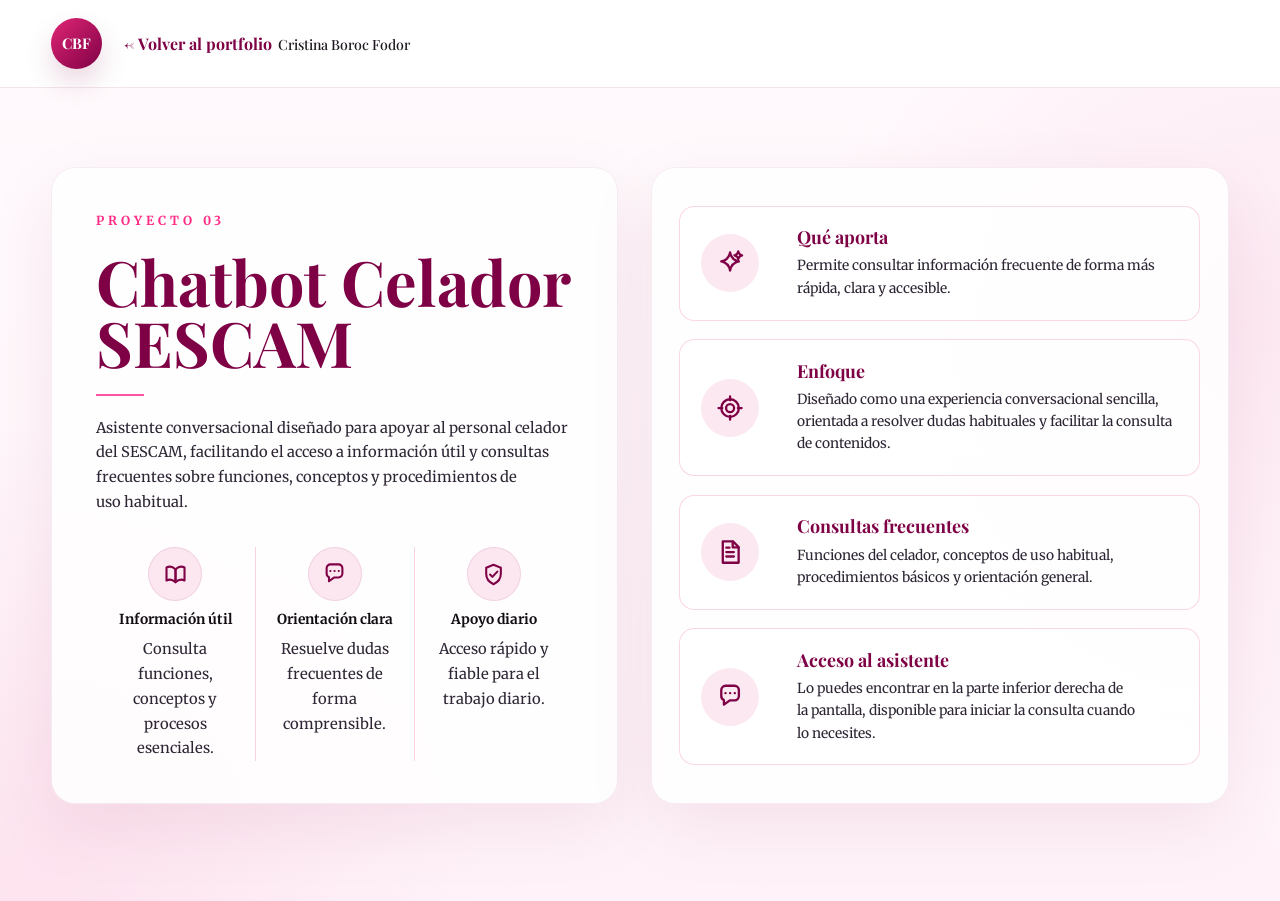
==== commit fd285fad: "Tamaño pantalla celador" ====
--- a/celador-ia.html
+++ b/celador-ia.html
@@ -3,10 +3,10 @@
   <head>
     <meta charset="UTF-8" />
     <meta name="viewport" content="width=device-width, initial-scale=1.0" />
-    <title>Chatbot Celador IA | Cristina Boroc Fodor</title>
+    <title>Chatbot Celador SESCAM | Cristina Boroc Fodor</title>
     <meta
       name="description"
-      content="Proyecto Chatbot Celador IA de Cristina Boroc Fodor. Demo aislada con Chatbase para apoyo al estudio y resolución de dudas."
+      content="Proyecto Chatbot Celador SESCAM de Cristina Boroc Fodor. Asistente conversacional para consultar informacion frecuente de forma rapida, clara y accesible."
     />
     <link rel="preconnect" href="https://fonts.googleapis.com" />
     <link rel="preconnect" href="https://fonts.gstatic.com" crossorigin />
@@ -18,11 +18,13 @@
   </head>
   <body class="project-page celador-page">
     <header class="site-header">
-      <nav class="navbar container">
-        <a class="brand" href="index.html#proyectos">
+      <nav class="navbar container" aria-label="Navegacion del proyecto">
+        <a class="brand" href="index.html#proyectos" aria-label="Volver al portfolio de Cristina Boroc Fodor">
           <span class="brand-mark">CBF</span>
-          <strong>← Volver al portfolio</strong>
-          <span>Cristina Boroc Fodor</span>
+          <span class="brand-project-text">
+            <strong><span aria-hidden="true">&larr;</span> Volver al portfolio</strong>
+            <span>Cristina Boroc Fodor</span>
+          </span>
         </a>
       </nav>
     </header>
@@ -33,55 +35,101 @@
           <p class="eyebrow">Proyecto 03</p>
           <h1>Chatbot Celador SESCAM</h1>
           <span class="celador-title-line" aria-hidden="true"></span>
-          <p>Asistente conversacional diseñado para apoyar al personal celador del SESCAM, facilitando el acceso a información útil y consultas frecuentes sobre funciones, conceptos y procedimientos de uso habitual.</p>
+          <p>
+            Asistente conversacional diseñado para apoyar al personal celador del SESCAM,
+            facilitando el acceso a información útil y consultas frecuentes sobre funciones,
+            conceptos y procedimientos de uso habitual.
+          </p>
 
-          <div class="celador-benefits">
+          <div class="celador-benefits" aria-label="Beneficios principales">
             <article>
-              <i aria-hidden="true">□</i>
+              <i aria-hidden="true">
+                <svg viewBox="0 0 24 24" focusable="false">
+                  <path d="M4 5.8c1.9-1 4.5-1 6.7.5.8.5 1.3 1.3 1.3 2.2v10.3c-2.4-2.2-5.5-2.8-8-1.5V5.8Z" />
+                  <path d="M20 5.8c-1.9-1-4.5-1-6.7.5-.8.5-1.3 1.3-1.3 2.2v10.3c2.4-2.2 5.5-2.8 8-1.5V5.8Z" />
+                </svg>
+              </i>
               <strong>Información útil</strong>
               <p>Consulta funciones, conceptos y procesos esenciales.</p>
             </article>
             <article>
-              <i aria-hidden="true">▱</i>
+              <i aria-hidden="true">
+                <svg viewBox="0 0 24 24" focusable="false">
+                  <path d="M5 6.4A3.4 3.4 0 0 1 8.4 3h7.2A3.4 3.4 0 0 1 19 6.4v4.8a3.4 3.4 0 0 1-3.4 3.4h-3.8L7.1 18v-3.6A3.4 3.4 0 0 1 5 11.2V6.4Z" />
+                  <path d="M8.3 8.9h.1M12 8.9h.1M15.7 8.9h.1" />
+                </svg>
+              </i>
               <strong>Orientación clara</strong>
               <p>Resuelve dudas frecuentes de forma comprensible.</p>
             </article>
             <article>
-              <i aria-hidden="true">♡</i>
+              <i aria-hidden="true">
+                <svg viewBox="0 0 24 24" focusable="false">
+                  <path d="M12 3.4 18.5 6v5.4c0 4.1-2.6 7.5-6.5 9.2-3.9-1.7-6.5-5.1-6.5-9.2V6L12 3.4Z" />
+                  <path d="m8.9 12 2.1 2.1 4.4-4.7" />
+                </svg>
+              </i>
               <strong>Apoyo diario</strong>
               <p>Acceso rápido y fiable para el trabajo diario.</p>
             </article>
           </div>
         </section>
 
-        <section class="celador-panel reveal">
+        <section class="celador-panel reveal" aria-label="Detalles del proyecto">
           <div class="celador-card-list">
             <article>
-              <i aria-hidden="true">✧</i>
+              <i aria-hidden="true">
+                <svg viewBox="0 0 24 24" focusable="false">
+                  <path d="M12 3.5c-.8 4.2-2.8 6.4-7 7.2 4.2.8 6.2 3 7 7.2.8-4.2 2.8-6.4 7-7.2-4.2-.8-6.2-3-7-7.2Z" />
+                  <path d="M18.5 2.8c-.3 1.8-1.2 2.7-3 3 1.8.4 2.7 1.2 3 3 .3-1.8 1.2-2.6 3-3-1.8-.3-2.7-1.2-3-3Z" />
+                </svg>
+              </i>
               <div>
                 <h2>Qué aporta</h2>
                 <p>Permite consultar información frecuente de forma más rápida, clara y accesible.</p>
               </div>
             </article>
             <article>
-              <i aria-hidden="true">⊙</i>
+              <i aria-hidden="true">
+                <svg viewBox="0 0 24 24" focusable="false">
+                  <circle cx="12" cy="12" r="3.2" />
+                  <circle cx="12" cy="12" r="7" />
+                  <path d="M12 2.8v3M12 18.2v3M2.8 12h3M18.2 12h3" />
+                </svg>
+              </i>
               <div>
                 <h2>Enfoque</h2>
-                <p>Diseñado como una experiencia conversacional sencilla, orientada a resolver dudas habituales y facilitar la consulta de contenidos.</p>
+                <p>
+                  Diseñado como una experiencia conversacional sencilla, orientada a resolver dudas
+                  habituales y facilitar la consulta de contenidos.
+                </p>
               </div>
             </article>
             <article>
-              <i aria-hidden="true">▤</i>
+              <i aria-hidden="true">
+                <svg viewBox="0 0 24 24" focusable="false">
+                  <path d="M6.2 3.5h8.1L18.8 8v12.5H6.2v-17Z" />
+                  <path d="M14.1 3.7v4.6h4.5M9 12h6M9 15.5h6M9 8.5h2.5" />
+                </svg>
+              </i>
               <div>
                 <h2>Consultas frecuentes</h2>
                 <p>Funciones del celador, conceptos de uso habitual, procedimientos básicos y orientación general.</p>
               </div>
             </article>
             <article>
-              <i aria-hidden="true">▱</i>
+              <i aria-hidden="true">
+                <svg viewBox="0 0 24 24" focusable="false">
+                  <path d="M5 6.4A3.4 3.4 0 0 1 8.4 3h7.2A3.4 3.4 0 0 1 19 6.4v4.8a3.4 3.4 0 0 1-3.4 3.4h-3.8L7.1 18v-3.6A3.4 3.4 0 0 1 5 11.2V6.4Z" />
+                  <path d="M8.3 8.9h.1M12 8.9h.1M15.7 8.9h.1" />
+                </svg>
+              </i>
               <div>
                 <h2>Acceso al asistente</h2>
-                <p>Lo puedes encontrar en la parte inferior derecha de la pantalla, disponible para iniciar la consulta cuando lo necesites.</p>
+                <p>
+                  Lo puedes encontrar en la parte inferior derecha de la pantalla, disponible para iniciar
+                  la consulta cuando lo necesites.
+                </p>
               </div>
             </article>
           </div>
--- a/styles.css
+++ b/styles.css
@@ -1451,68 +1451,58 @@
 
 .trajectory-icon {
   position: relative;
+  overflow: hidden;
   display: grid;
   place-items: center;
   flex: 0 0 auto;
-  width: 3.1rem;
-  height: 3.1rem;
-  border: 1px solid rgba(225, 37, 117, 0.16);
+  width: 3.7rem;
+  height: 3.7rem;
+  border: 1px solid rgba(255, 255, 255, 0.72);
   border-radius: 50%;
-  background: rgba(225, 37, 117, 0.07);
-}
-
-.trajectory-icon::before,
-.trajectory-icon::after {
+  background:
+    radial-gradient(circle at 28% 24%, rgba(255, 255, 255, 0.95) 0 16%, rgba(255, 255, 255, 0) 34%),
+    linear-gradient(145deg, rgba(255, 255, 255, 0.94), rgba(255, 232, 240, 0.72) 54%, rgba(225, 37, 117, 0.16));
+  box-shadow:
+    0 1rem 1.65rem rgba(95, 34, 62, 0.16),
+    inset 0 0.35rem 0.75rem rgba(255, 255, 255, 0.82),
+    inset 0 -0.55rem 1rem rgba(130, 35, 78, 0.1);
+}
+
+.trajectory-icon::before {
   content: "";
   position: absolute;
-  border-color: var(--primary-dark);
-}
-
-.trajectory-icon-briefcase::before {
-  width: 1.45rem;
-  height: 1rem;
-  border: 1.5px solid var(--primary-dark);
-  border-radius: 0.2rem;
-}
-
-.trajectory-icon-briefcase::after {
-  width: 0.62rem;
-  height: 0.35rem;
-  top: 1rem;
-  border: 1.5px solid var(--primary-dark);
-  border-bottom: 0;
-  border-radius: 0.25rem 0.25rem 0 0;
-}
-
-.trajectory-icon-academic::before {
-  width: 1.45rem;
-  height: 1.45rem;
-  border: 1.5px solid var(--primary-dark);
-  transform: rotate(45deg) skew(-12deg, -12deg);
-}
-
-.trajectory-icon-academic::after {
-  width: 1.05rem;
-  height: 0.55rem;
-  bottom: 0.86rem;
-  border: 1.5px solid var(--primary-dark);
-  border-top: 0;
-  border-radius: 0 0 0.45rem 0.45rem;
-}
-
-.trajectory-icon-laptop::before {
-  width: 1.45rem;
-  height: 1rem;
-  border: 1.5px solid var(--primary-dark);
-  border-radius: 0.18rem;
-}
-
-.trajectory-icon-laptop::after {
-  width: 1.85rem;
-  height: 0.18rem;
-  bottom: 0.8rem;
+  inset: 0.4rem 0.55rem auto 0.55rem;
+  height: 1.1rem;
   border-radius: 999px;
-  background: var(--primary-dark);
+  background: linear-gradient(180deg, rgba(255, 255, 255, 0.78), rgba(255, 255, 255, 0));
+  pointer-events: none;
+}
+
+.trajectory-icon img {
+  position: relative;
+  z-index: 1;
+  display: block;
+  width: 2.3rem;
+  height: 2.3rem;
+  object-fit: contain;
+  filter: drop-shadow(0 0.35rem 0.38rem rgba(66, 25, 42, 0.22));
+}
+
+.trajectory-icon-academic img {
+  width: 2.45rem;
+  height: 2.45rem;
+}
+
+.trajectory-icon-briefcase {
+  background:
+    radial-gradient(circle at 28% 24%, rgba(255, 255, 255, 0.96) 0 16%, rgba(255, 255, 255, 0) 34%),
+    linear-gradient(145deg, #fff4f8, #f8a9c7 54%, #d74783);
+}
+
+.trajectory-icon-laptop {
+  background:
+    radial-gradient(circle at 28% 24%, rgba(255, 255, 255, 0.96) 0 16%, rgba(255, 255, 255, 0) 34%),
+    linear-gradient(145deg, #fff1f7, #f7b6cf 54%, #c82973);
 }
 
 .experience-list {
@@ -3086,3 +3076,350 @@
     width: 100%;
   }
 }
+
+/* Vista de detalle: Chatbot Celador SESCAM */
+.celador-page {
+  --celador-ink: #7e0145;
+  --celador-text: #302235;
+  --celador-soft: #fff7fc;
+  --celador-card: rgba(255, 255, 255, 0.86);
+  --celador-border: rgba(225, 37, 117, 0.18);
+  --celador-shadow: 0 24px 70px rgba(126, 1, 69, 0.08);
+  min-height: 100vh;
+  background:
+    radial-gradient(circle at 3% 96%, rgba(225, 37, 117, 0.08), transparent 28rem),
+    radial-gradient(circle at 100% 34%, rgba(225, 37, 117, 0.07), transparent 30rem),
+    linear-gradient(180deg, #fffafd 0%, #fff3f9 100%);
+}
+
+.celador-page::before,
+.celador-page::after {
+  display: none;
+}
+
+.celador-page .container {
+  width: min(1420px, calc(100vw - clamp(32px, 8vw, 150px)));
+}
+
+.celador-page .site-header {
+  position: sticky;
+  top: 0;
+  z-index: 20;
+  border-bottom: 1px solid rgba(126, 1, 69, 0.1);
+  background: rgba(255, 255, 255, 0.94);
+  backdrop-filter: blur(18px);
+}
+
+.celador-page .navbar {
+  justify-content: flex-start;
+  min-height: clamp(64px, 6.8vw, 92px);
+}
+
+.celador-page .brand {
+  position: static;
+  display: inline-flex;
+  align-items: center;
+  gap: clamp(16px, 1.7vw, 24px);
+  min-width: 0;
+}
+
+.celador-page .brand-mark {
+  width: clamp(48px, 4vw, 64px);
+  height: clamp(48px, 4vw, 64px);
+  font-size: clamp(0.92rem, 0.95vw, 1.08rem);
+  box-shadow: 0 14px 28px rgba(126, 1, 69, 0.16);
+}
+
+.brand-project-text {
+  display: flex;
+  align-items: baseline;
+  gap: 0.35rem;
+  min-width: 0;
+  color: var(--celador-text);
+  font-family: "Playfair Display", serif;
+  font-size: clamp(0.94rem, 1.05vw, 1.12rem);
+  line-height: 1.2;
+  white-space: nowrap;
+}
+
+.brand-project-text strong {
+  color: var(--celador-ink);
+  font-weight: 700;
+}
+
+.brand-project-text > span:last-child {
+  color: #1f1720;
+  font-weight: 500;
+}
+
+.celador-main {
+  min-height: calc(100dvh - clamp(64px, 6.8vw, 92px));
+  display: grid;
+  align-items: center;
+  padding: clamp(22px, 2.5vw, 30px) 0 clamp(34px, 3.8vw, 48px);
+}
+
+.celador-grid {
+  display: grid;
+  grid-template-columns: minmax(0, 0.98fr) minmax(0, 1fr);
+  gap: clamp(24px, 2.6vw, 36px);
+  align-items: stretch;
+}
+
+.celador-hero,
+.celador-panel {
+  min-height: auto;
+  border: 1px solid rgba(126, 1, 69, 0.07);
+  border-radius: clamp(20px, 1.9vw, 28px);
+  background: var(--celador-card);
+  box-shadow: var(--celador-shadow);
+}
+
+.celador-hero {
+  display: grid;
+  align-content: center;
+  gap: clamp(15px, 1.55vw, 24px);
+  padding: clamp(30px, 3.3vw, 46px) clamp(28px, 3.4vw, 48px);
+}
+
+.celador-hero .eyebrow {
+  color: #ff2c85;
+  font-size: clamp(0.78rem, 0.92vw, 0.96rem);
+  letter-spacing: 0.32em;
+}
+
+.celador-hero h1 {
+  max-width: 12ch;
+  color: var(--celador-ink);
+  font-size: clamp(3.45rem, 4.9vw, 5.45rem);
+  line-height: 0.98;
+  letter-spacing: 0;
+}
+
+.celador-title-line {
+  width: clamp(48px, 3.6vw, 62px);
+  height: 2px;
+  background: #ff54a5;
+}
+
+.celador-hero p:not(.eyebrow) {
+  max-width: 40rem;
+  color: #2e2634;
+  font-size: clamp(0.92rem, 1.05vw, 1.12rem);
+  line-height: 1.68;
+}
+
+.celador-benefits {
+  display: grid;
+  grid-template-columns: repeat(3, minmax(0, 1fr));
+  gap: 0;
+  margin-top: clamp(8px, 1vw, 14px);
+}
+
+.celador-benefits article {
+  display: grid;
+  justify-items: center;
+  align-content: start;
+  gap: 0.55rem;
+  min-height: 122px;
+  padding: 0 clamp(10px, 1.5vw, 24px);
+  text-align: center;
+}
+
+.celador-benefits article + article {
+  border-left: 1px solid rgba(225, 37, 117, 0.2);
+}
+
+.celador-benefits i,
+.celador-card-list i {
+  display: grid;
+  place-items: center;
+  flex: 0 0 auto;
+  border-radius: 50%;
+  color: var(--celador-ink);
+  background: rgba(225, 37, 117, 0.1);
+  font-style: normal;
+}
+
+.celador-benefits i {
+  width: clamp(54px, 4vw, 70px);
+  height: clamp(54px, 4vw, 70px);
+  margin-bottom: 0.1rem;
+}
+
+.celador-benefits svg,
+.celador-card-list svg {
+  width: 52%;
+  height: 52%;
+  fill: none;
+  stroke: currentColor;
+  stroke-width: 1.85;
+  stroke-linecap: round;
+  stroke-linejoin: round;
+}
+
+.celador-benefits strong {
+  color: #120d12;
+  font-size: clamp(0.86rem, 0.92vw, 0.98rem);
+  line-height: 1.25;
+}
+
+.celador-benefits p {
+  max-width: 14.5rem;
+  color: #352a35;
+  font-size: clamp(0.76rem, 0.82vw, 0.88rem);
+  line-height: 1.6;
+}
+
+.celador-panel {
+  display: grid;
+  align-items: center;
+  padding: clamp(22px, 2.15vw, 30px);
+}
+
+.celador-card-list {
+  display: grid;
+  gap: clamp(16px, 1.45vw, 22px);
+}
+
+.celador-card-list article {
+  display: grid;
+  grid-template-columns: clamp(68px, 5.7vw, 90px) minmax(0, 1fr);
+  gap: clamp(16px, 1.8vw, 26px);
+  align-items: center;
+  min-height: clamp(106px, 11vh, 138px);
+  padding: clamp(16px, 1.6vw, 24px);
+  border: 1px solid var(--celador-border);
+  border-radius: clamp(15px, 1.2vw, 20px);
+  background: rgba(255, 255, 255, 0.66);
+  box-shadow: none;
+}
+
+.celador-card-list i {
+  width: clamp(58px, 4.4vw, 74px);
+  height: clamp(58px, 4.4vw, 74px);
+}
+
+.celador-card-list h2 {
+  max-width: none;
+  color: var(--celador-ink);
+  font-size: clamp(1.12rem, 1.35vw, 1.45rem);
+  line-height: 1.15;
+}
+
+.celador-card-list p {
+  max-width: 38rem;
+  margin-top: 0.42rem;
+  color: #2e2634;
+  font-size: clamp(0.86rem, 0.98vw, 1.04rem);
+  line-height: 1.62;
+}
+
+@media (max-width: 1180px) {
+  .celador-main {
+    align-items: start;
+  }
+
+  .celador-grid {
+    grid-template-columns: 1fr;
+  }
+
+  .celador-hero,
+  .celador-panel {
+    min-height: auto;
+  }
+
+  .celador-hero h1 {
+    max-width: none;
+  }
+}
+
+@media (max-width: 760px) {
+  .celador-page .container {
+    width: min(100% - 24px, 1790px);
+  }
+
+  .celador-page .navbar {
+    min-height: 78px;
+  }
+
+  .brand-project-text {
+    display: grid;
+    gap: 0.1rem;
+    font-size: 0.95rem;
+    white-space: normal;
+  }
+
+  .brand-project-text strong {
+    display: block;
+  }
+
+  .brand-project-text > span:last-child {
+    font-size: 0.88rem;
+  }
+
+  .celador-main {
+    padding: 20px 0 32px;
+  }
+
+  .celador-grid {
+    gap: 18px;
+  }
+
+  .celador-hero,
+  .celador-panel {
+    border-radius: 22px;
+  }
+
+  .celador-hero {
+    padding: 30px 22px;
+  }
+
+  .celador-hero .eyebrow {
+    font-size: 0.78rem;
+  }
+
+  .celador-hero h1 {
+    font-size: clamp(2.8rem, 12.5vw, 3.75rem);
+  }
+
+  .celador-hero p:not(.eyebrow),
+  .celador-card-list p {
+    font-size: 0.98rem;
+  }
+
+  .celador-benefits {
+    grid-template-columns: 1fr;
+    gap: 1rem;
+  }
+
+  .celador-benefits article {
+    min-height: 0;
+    padding: 0 0 1rem;
+  }
+
+  .celador-benefits article + article {
+    border-top: 1px solid rgba(225, 37, 117, 0.2);
+    border-left: 0;
+    padding-top: 1rem;
+  }
+
+  .celador-panel {
+    padding: 18px;
+  }
+
+  .celador-card-list {
+    gap: 14px;
+  }
+
+  .celador-card-list article {
+    grid-template-columns: 1fr;
+    gap: 14px;
+    min-height: auto;
+    padding: 22px;
+  }
+
+  .celador-card-list h2 {
+    font-size: 1.32rem;
+  }
+}
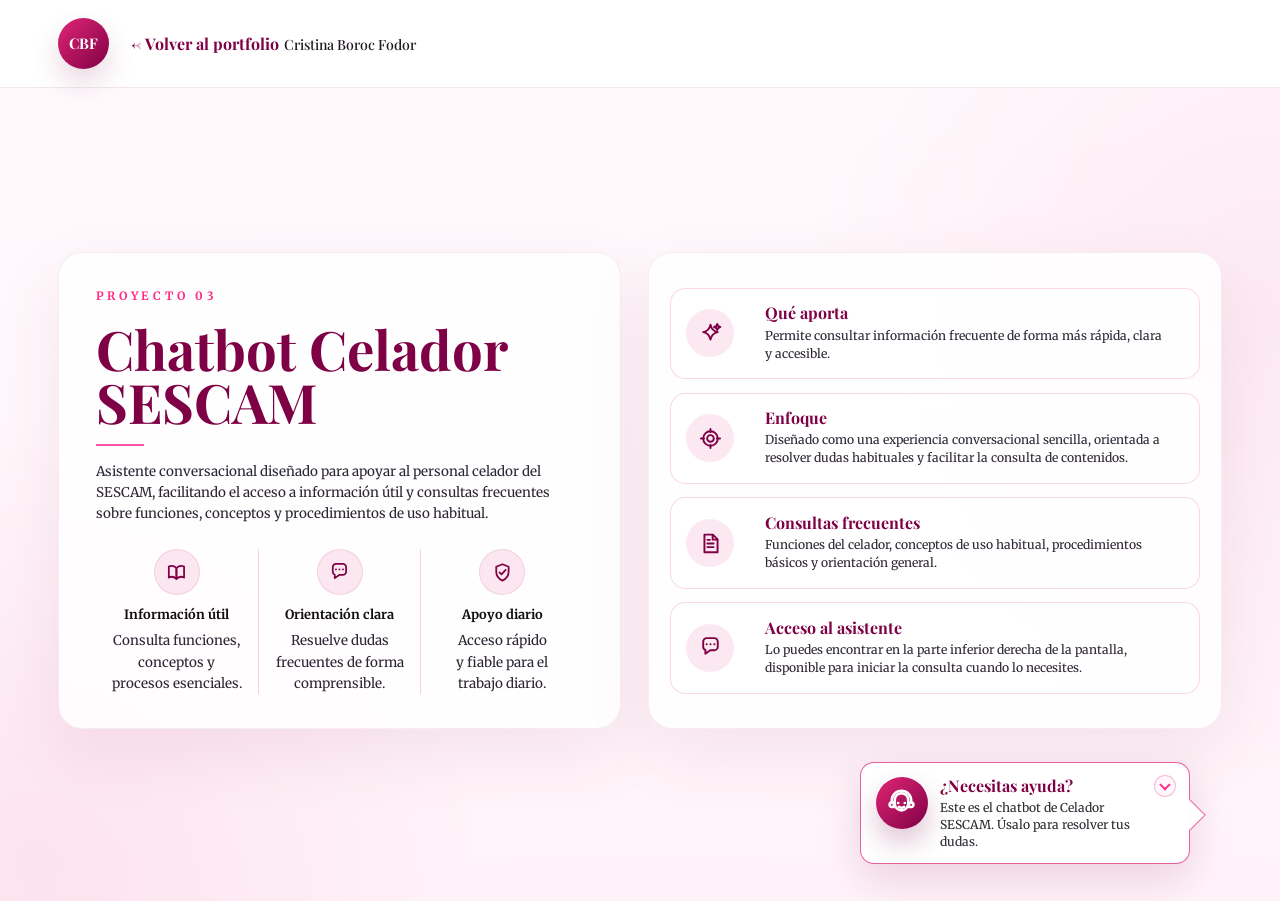
==== commit 645a4272: "chatbot" ====
--- a/celador-ia.html
+++ b/celador-ia.html
@@ -137,6 +137,23 @@
       </div>
     </main>
 
+    <aside class="celador-chat-callout" aria-label="Acceso destacado al chatbot">
+      <button class="celador-chat-card" type="button" data-celador-chat-open>
+        <span class="celador-chat-avatar" aria-hidden="true">
+          <svg viewBox="0 0 24 24" focusable="false">
+            <path d="M7.4 12.8a4.6 4.6 0 0 0 9.2 0v-2.6a4.6 4.6 0 1 0-9.2 0v2.6Z" />
+            <path d="M5.3 12.1v-1.4a6.7 6.7 0 0 1 13.4 0v1.4M5.3 12.1h1.5v3H5.3a1.5 1.5 0 0 1-1.5-1.5 1.5 1.5 0 0 1 1.5-1.5ZM18.7 12.1h-1.5v3h1.5a1.5 1.5 0 0 0 1.5-1.5 1.5 1.5 0 0 0-1.5-1.5Z" />
+            <path d="M9.7 12.4h.1M14.2 12.4h.1M10.2 15a3.2 3.2 0 0 0 3.6 0" />
+          </svg>
+        </span>
+        <span class="celador-chat-copy">
+          <strong>¿Necesitas ayuda?</strong>
+          <span>Este es el chatbot de Celador SESCAM. Úsalo para resolver tus dudas.</span>
+        </span>
+      </button>
+      <button class="celador-chat-toggle" type="button" aria-label="Minimizar aviso del chat" aria-expanded="true" data-celador-chat-minimize></button>
+    </aside>
+
     <script src="script.js"></script>
     <script src="celador.js"></script>
   </body>
--- a/styles.css
+++ b/styles.css
@@ -3098,7 +3098,7 @@
 }
 
 .celador-page .container {
-  width: min(1420px, calc(100vw - clamp(32px, 8vw, 150px)));
+  width: min(1360px, calc(100vw - clamp(34px, 9vw, 170px)));
 }
 
 .celador-page .site-header {
@@ -3156,13 +3156,13 @@
   min-height: calc(100dvh - clamp(64px, 6.8vw, 92px));
   display: grid;
   align-items: center;
-  padding: clamp(22px, 2.5vw, 30px) 0 clamp(34px, 3.8vw, 48px);
+  padding: clamp(16px, 1.8vw, 24px) 0 clamp(22px, 2.4vw, 34px);
 }
 
 .celador-grid {
   display: grid;
   grid-template-columns: minmax(0, 0.98fr) minmax(0, 1fr);
-  gap: clamp(24px, 2.6vw, 36px);
+  gap: clamp(20px, 2.1vw, 30px);
   align-items: stretch;
 }
 
@@ -3178,20 +3178,20 @@
 .celador-hero {
   display: grid;
   align-content: center;
-  gap: clamp(15px, 1.55vw, 24px);
-  padding: clamp(30px, 3.3vw, 46px) clamp(28px, 3.4vw, 48px);
+  gap: clamp(12px, 1.18vw, 18px);
+  padding: clamp(24px, 2.65vw, 38px) clamp(24px, 2.9vw, 42px);
 }
 
 .celador-hero .eyebrow {
   color: #ff2c85;
-  font-size: clamp(0.78rem, 0.92vw, 0.96rem);
+  font-size: clamp(0.72rem, 0.82vw, 0.88rem);
   letter-spacing: 0.32em;
 }
 
 .celador-hero h1 {
   max-width: 12ch;
   color: var(--celador-ink);
-  font-size: clamp(3.45rem, 4.9vw, 5.45rem);
+  font-size: clamp(3rem, 4.25vw, 4.8rem);
   line-height: 0.98;
   letter-spacing: 0;
 }
@@ -3203,17 +3203,17 @@
 }
 
 .celador-hero p:not(.eyebrow) {
-  max-width: 40rem;
+  max-width: 38rem;
   color: #2e2634;
-  font-size: clamp(0.92rem, 1.05vw, 1.12rem);
-  line-height: 1.68;
+  font-size: clamp(0.84rem, 0.95vw, 1rem);
+  line-height: 1.58;
 }
 
 .celador-benefits {
   display: grid;
   grid-template-columns: repeat(3, minmax(0, 1fr));
   gap: 0;
-  margin-top: clamp(8px, 1vw, 14px);
+  margin-top: clamp(4px, 0.75vw, 10px);
 }
 
 .celador-benefits article {
@@ -3221,8 +3221,8 @@
   justify-items: center;
   align-content: start;
   gap: 0.55rem;
-  min-height: 122px;
-  padding: 0 clamp(10px, 1.5vw, 24px);
+  min-height: 104px;
+  padding: 0 clamp(8px, 1.2vw, 18px);
   text-align: center;
 }
 
@@ -3242,8 +3242,8 @@
 }
 
 .celador-benefits i {
-  width: clamp(54px, 4vw, 70px);
-  height: clamp(54px, 4vw, 70px);
+  width: clamp(46px, 3.5vw, 60px);
+  height: clamp(46px, 3.5vw, 60px);
   margin-bottom: 0.1rem;
 }
 
@@ -3260,35 +3260,35 @@
 
 .celador-benefits strong {
   color: #120d12;
-  font-size: clamp(0.86rem, 0.92vw, 0.98rem);
+  font-size: clamp(0.8rem, 0.86vw, 0.9rem);
   line-height: 1.25;
 }
 
 .celador-benefits p {
   max-width: 14.5rem;
   color: #352a35;
-  font-size: clamp(0.76rem, 0.82vw, 0.88rem);
-  line-height: 1.6;
+  font-size: clamp(0.7rem, 0.76vw, 0.8rem);
+  line-height: 1.48;
 }
 
 .celador-panel {
   display: grid;
   align-items: center;
-  padding: clamp(22px, 2.15vw, 30px);
+  padding: clamp(16px, 1.65vw, 24px);
 }
 
 .celador-card-list {
   display: grid;
-  gap: clamp(16px, 1.45vw, 22px);
+  gap: clamp(12px, 1.05vw, 16px);
 }
 
 .celador-card-list article {
   display: grid;
-  grid-template-columns: clamp(68px, 5.7vw, 90px) minmax(0, 1fr);
-  gap: clamp(16px, 1.8vw, 26px);
+  grid-template-columns: clamp(58px, 4.8vw, 76px) minmax(0, 1fr);
+  gap: clamp(12px, 1.35vw, 20px);
   align-items: center;
-  min-height: clamp(106px, 11vh, 138px);
-  padding: clamp(16px, 1.6vw, 24px);
+  min-height: clamp(84px, 9vh, 112px);
+  padding: clamp(12px, 1.22vw, 18px);
   border: 1px solid var(--celador-border);
   border-radius: clamp(15px, 1.2vw, 20px);
   background: rgba(255, 255, 255, 0.66);
@@ -3296,23 +3296,159 @@
 }
 
 .celador-card-list i {
-  width: clamp(58px, 4.4vw, 74px);
-  height: clamp(58px, 4.4vw, 74px);
+  width: clamp(48px, 3.75vw, 62px);
+  height: clamp(48px, 3.75vw, 62px);
 }
 
 .celador-card-list h2 {
   max-width: none;
   color: var(--celador-ink);
-  font-size: clamp(1.12rem, 1.35vw, 1.45rem);
+  font-size: clamp(1rem, 1.12vw, 1.2rem);
   line-height: 1.15;
 }
 
 .celador-card-list p {
-  max-width: 38rem;
-  margin-top: 0.42rem;
+  max-width: 34rem;
+  margin-top: 0.24rem;
   color: #2e2634;
-  font-size: clamp(0.86rem, 0.98vw, 1.04rem);
-  line-height: 1.62;
+  font-size: clamp(0.76rem, 0.86vw, 0.9rem);
+  line-height: 1.48;
+}
+
+.celador-chat-callout {
+  position: fixed;
+  right: clamp(82px, 7vw, 120px);
+  bottom: clamp(22px, 2.8vw, 42px);
+  z-index: 60;
+  display: flex;
+  align-items: flex-end;
+  gap: 0;
+  pointer-events: none;
+}
+
+.celador-chat-card {
+  position: relative;
+  display: grid;
+  grid-template-columns: auto minmax(0, 1fr);
+  gap: 0.78rem;
+  width: min(330px, calc(100vw - 140px));
+  padding: 0.88rem 2.55rem 0.82rem 0.9rem;
+  border: 1.5px solid rgba(225, 37, 117, 0.72);
+  border-radius: 14px;
+  color: #231b24;
+  background: rgba(255, 255, 255, 0.96);
+  box-shadow: 0 16px 42px rgba(126, 1, 69, 0.14);
+  text-align: left;
+  pointer-events: auto;
+  transition: width 180ms ease, padding 180ms ease, border-radius 180ms ease, transform 180ms ease;
+}
+
+.celador-chat-card::after {
+  content: "";
+  position: absolute;
+  right: -12px;
+  top: 52%;
+  width: 23px;
+  height: 23px;
+  border-top: 1.5px solid rgba(225, 37, 117, 0.72);
+  border-right: 1.5px solid rgba(225, 37, 117, 0.72);
+  background: rgba(255, 255, 255, 0.96);
+  transform: translateY(-50%) rotate(45deg);
+}
+
+.celador-chat-avatar {
+  display: grid;
+  place-items: center;
+  width: 52px;
+  height: 52px;
+  border-radius: 50%;
+  color: #fff;
+  background: linear-gradient(135deg, #e12575, #7e0145);
+  box-shadow: 0 14px 28px rgba(126, 1, 69, 0.24);
+}
+
+.celador-chat-avatar svg {
+  width: 35px;
+  height: 35px;
+  fill: none;
+  stroke: currentColor;
+  stroke-width: 1.75;
+  stroke-linecap: round;
+  stroke-linejoin: round;
+}
+
+.celador-chat-copy {
+  display: grid;
+  gap: 0.28rem;
+}
+
+.celador-chat-copy strong {
+  color: var(--celador-ink);
+  font-family: "Playfair Display", serif;
+  font-size: 1rem;
+  line-height: 1.1;
+}
+
+.celador-chat-copy span {
+  color: #2f2932;
+  font-size: 0.76rem;
+  line-height: 1.4;
+}
+
+.celador-chat-toggle {
+  position: absolute;
+  z-index: 2;
+  right: 0.92rem;
+  top: 0.82rem;
+  width: 22px;
+  height: 22px;
+  padding: 0;
+  border: 1px solid rgba(225, 37, 117, 0.28);
+  border-radius: 50%;
+  background: rgba(255, 247, 252, 0.95);
+  pointer-events: auto;
+}
+
+.celador-chat-toggle::before {
+  content: "";
+  position: absolute;
+  left: 50%;
+  top: 50%;
+  width: 8px;
+  height: 8px;
+  border-right: 2px solid #ff2c85;
+  border-bottom: 2px solid #ff2c85;
+  transform: translate(-50%, -65%) rotate(45deg);
+  transition: transform 180ms ease;
+}
+
+.celador-chat-callout.is-minimized .celador-chat-card {
+  grid-template-columns: 1fr;
+  width: 210px;
+  min-height: 48px;
+  padding: 0.8rem 2.75rem 0.8rem 1rem;
+  border-radius: 999px;
+}
+
+.celador-chat-callout.is-minimized .celador-chat-card::after,
+.celador-chat-callout.is-minimized .celador-chat-avatar,
+.celador-chat-callout.is-minimized .celador-chat-copy span {
+  display: none;
+}
+
+.celador-chat-callout.is-minimized .celador-chat-copy strong {
+  font-size: 0.95rem;
+  line-height: 1;
+}
+
+.celador-chat-callout.is-minimized .celador-chat-toggle::before {
+  transform: translate(-50%, -35%) rotate(225deg);
+}
+
+.celador-page iframe[src*="chatbase"],
+.celador-page [id*="chatbase"],
+.celador-page [class*="chatbase"] {
+  filter: drop-shadow(0 18px 34px rgba(126, 1, 69, 0.28));
 }
 
 @media (max-width: 1180px) {
@@ -3331,6 +3467,22 @@
 
   .celador-hero h1 {
     max-width: none;
+  }
+}
+
+@media (max-width: 980px) {
+  .celador-chat-callout {
+    right: 20px;
+    bottom: 82px;
+    align-items: flex-end;
+  }
+
+  .celador-chat-card {
+    width: min(310px, calc(100vw - 40px));
+  }
+
+  .celador-chat-callout.is-minimized .celador-chat-card {
+    width: 205px;
   }
 }
 
@@ -3359,7 +3511,7 @@
   }
 
   .celador-main {
-    padding: 20px 0 32px;
+    padding: 18px 0 28px;
   }
 
   .celador-grid {
@@ -3372,7 +3524,7 @@
   }
 
   .celador-hero {
-    padding: 30px 22px;
+    padding: 24px 20px;
   }
 
   .celador-hero .eyebrow {
@@ -3416,10 +3568,55 @@
     grid-template-columns: 1fr;
     gap: 14px;
     min-height: auto;
-    padding: 22px;
+    padding: 18px;
   }
 
   .celador-card-list h2 {
     font-size: 1.32rem;
   }
-}
+
+  .celador-chat-callout {
+    left: 12px;
+    right: 12px;
+    bottom: 78px;
+  }
+
+  .celador-chat-card {
+    width: 100%;
+    grid-template-columns: auto 1fr;
+    gap: 0.82rem;
+    padding: 0.86rem 2.55rem 0.86rem 0.86rem;
+    border-radius: 16px;
+  }
+
+  .celador-chat-card::after {
+    display: none;
+  }
+
+  .celador-chat-avatar {
+    width: 46px;
+    height: 46px;
+  }
+
+  .celador-chat-avatar svg {
+    width: 31px;
+    height: 31px;
+  }
+
+  .celador-chat-copy strong {
+    font-size: 0.96rem;
+  }
+
+  .celador-chat-copy span {
+    font-size: 0.72rem;
+    line-height: 1.45;
+  }
+
+  .celador-chat-callout.is-minimized {
+    left: auto;
+  }
+
+  .celador-chat-callout.is-minimized .celador-chat-card {
+    width: 198px;
+  }
+}
